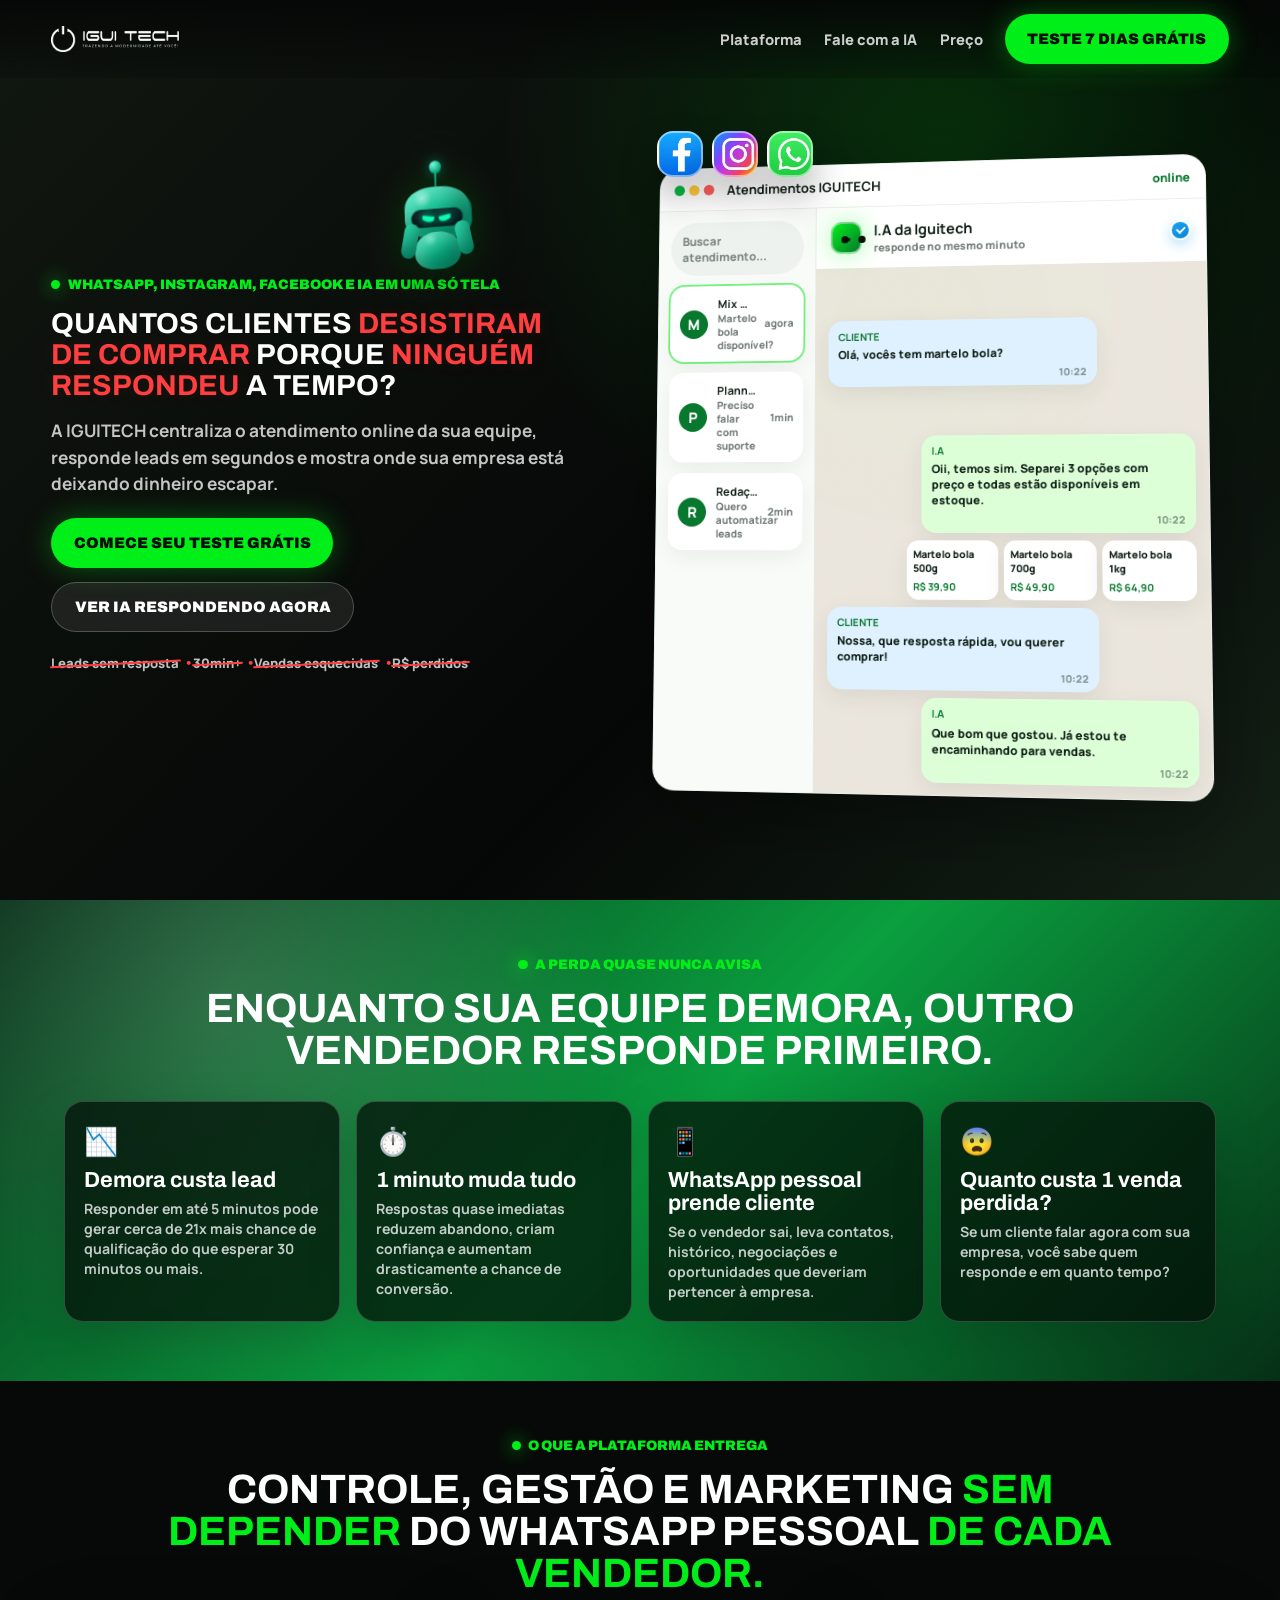
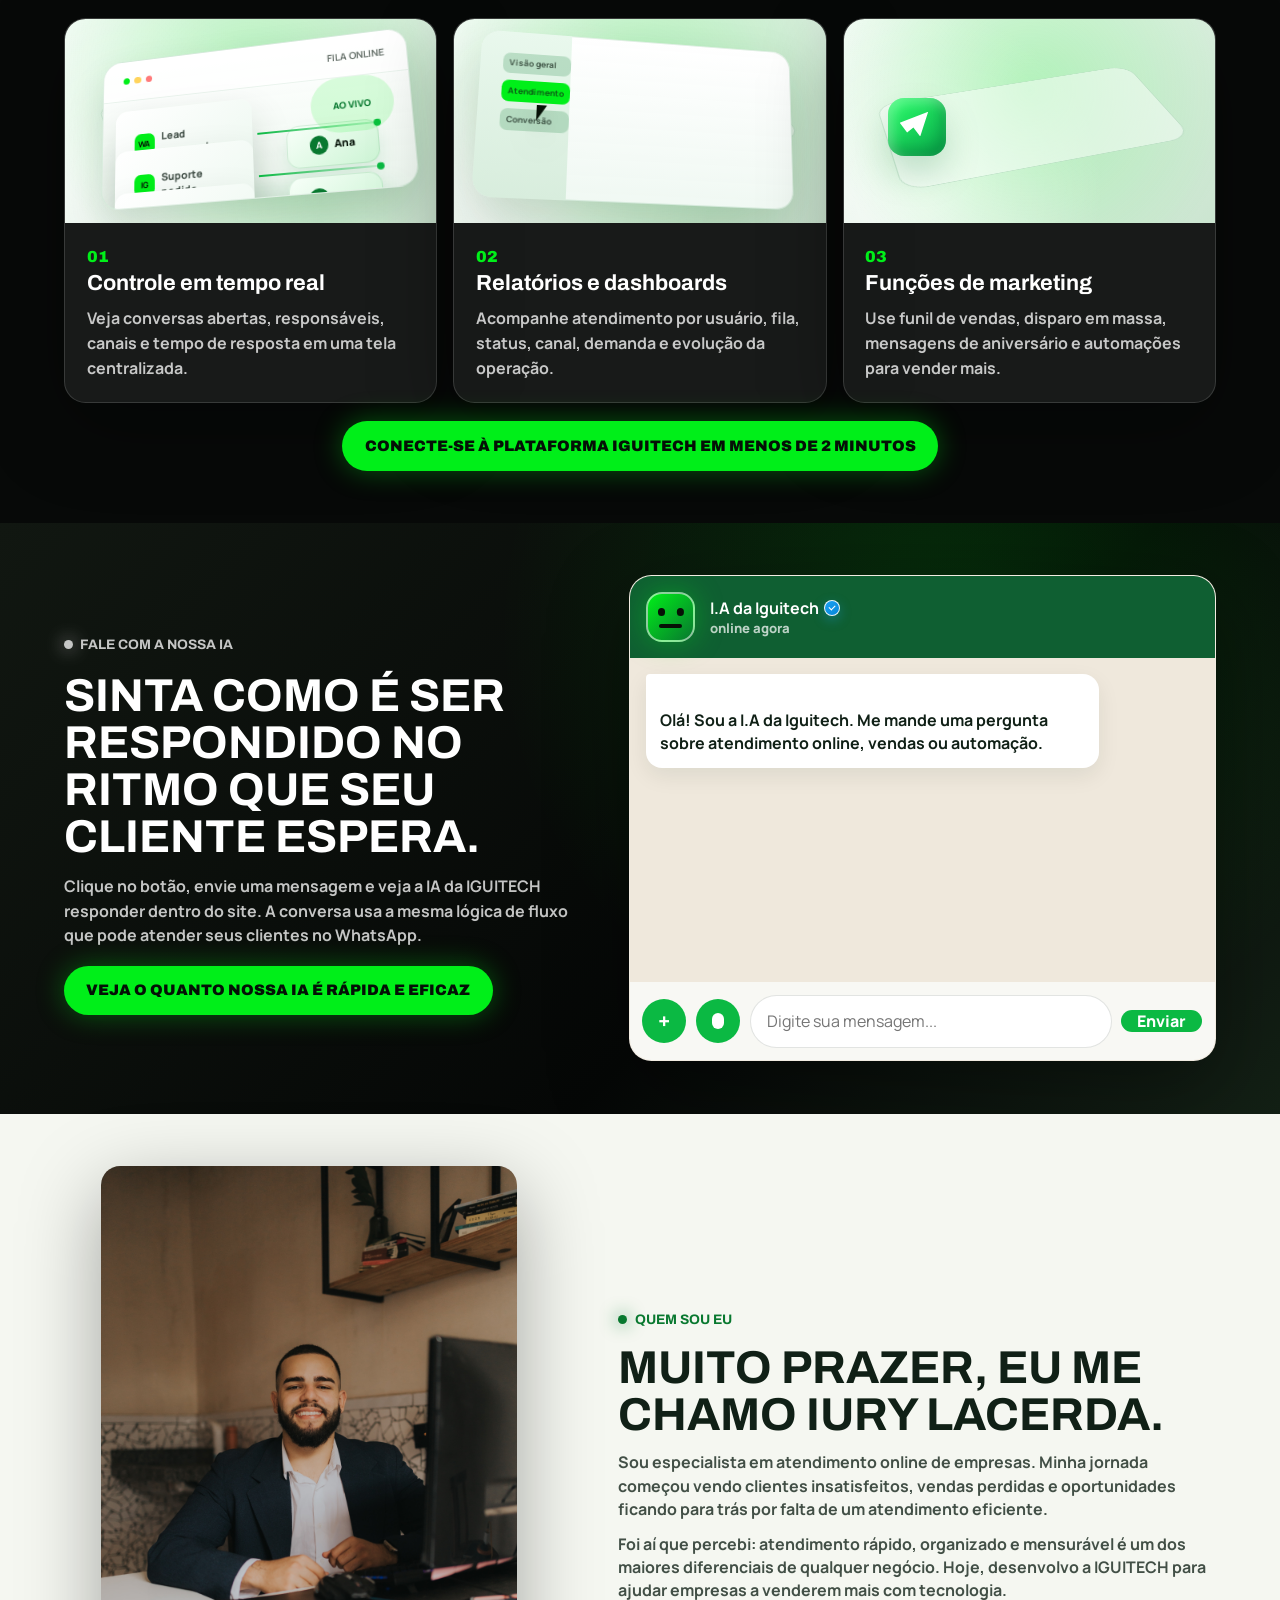
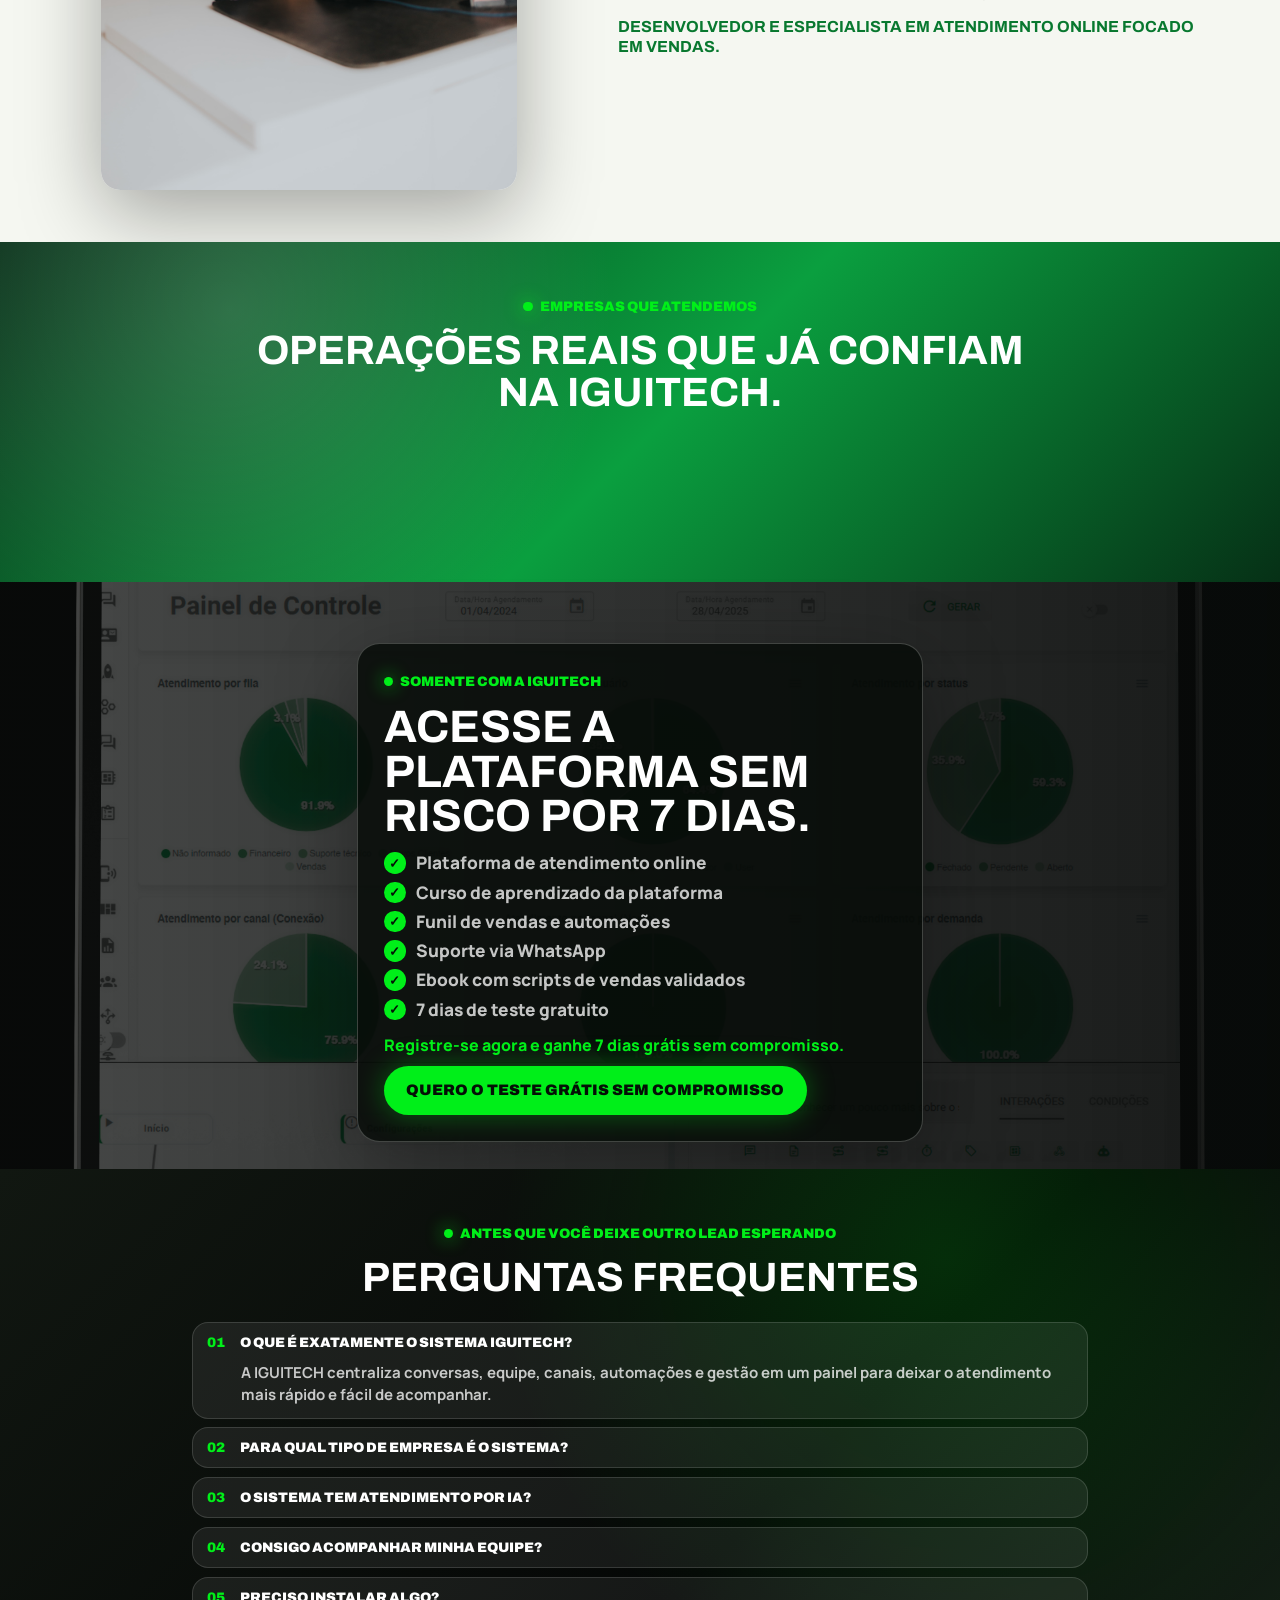
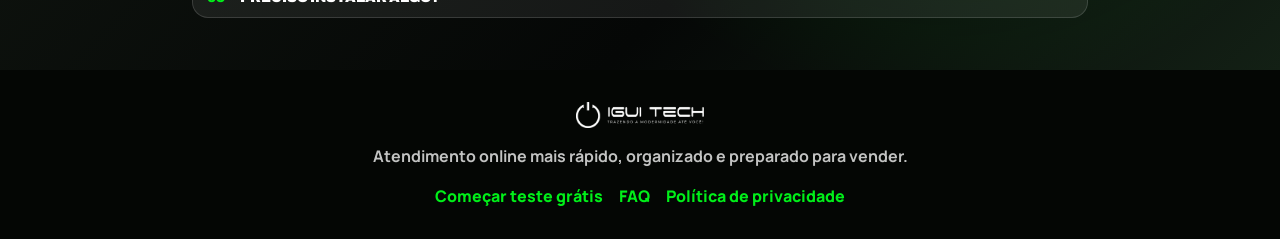
==== index.html @ e95b84cd "Restore new landing as main domain" ====
<!doctype html>
<html lang="pt-BR">
  <head>
    <meta charset="UTF-8" />
    <meta name="viewport" content="width=device-width, initial-scale=1.0" />
    <meta
      name="description"
      content="IGUITECH: pare de perder clientes por atendimento demorado. Centralize WhatsApp, Instagram, Facebook, IA, funil e relatórios em uma plataforma."
    />
    <title>IGUITECH | Atendimento online com IA</title>
    <link rel="icon" type="image/png" href="assets/images/logo-iguitech.png" />
    <link rel="preconnect" href="https://fonts.googleapis.com" />
    <link rel="preconnect" href="https://fonts.gstatic.com" crossorigin />
    <link
      href="https://fonts.googleapis.com/css2?family=Archivo:wght@700;800;900&family=Manrope:wght@500;600;700;800&display=swap"
      rel="stylesheet"
    />
    <link rel="stylesheet" href="styles.css?v=20260704-2" />
  </head>
  <body>
    <header class="topbar">
      <a class="brand" href="#top" aria-label="IGUITECH início">
        <img src="assets/images/logo-iguitech.png" alt="IGUITECH" />
      </a>
      <nav class="top-actions" aria-label="Navegação principal">
        <a href="#entrega">Plataforma</a>
        <a href="#ia">Fale com a IA</a>
        <a href="#preco">Preço</a>
        <a class="top-cta" href="https://app.iguitech.com/signup">Teste 7 dias grátis</a>
      </nav>
    </header>

    <main id="top">
      <section class="hero section-dark">
        <div class="hero-copy" data-reveal>
          <p class="eyebrow">WhatsApp, Instagram, Facebook e IA em uma só tela</p>
          <h1>
            <span>Quantos clientes <em>desistiram de comprar</em></span>
            <span>porque <em>ninguém respondeu</em> a tempo?</span>
          </h1>
          <p class="hero-lead">
            A IGUITECH centraliza o atendimento online da sua equipe, responde leads em segundos
            e mostra onde sua empresa está deixando dinheiro escapar.
          </p>
          <div class="hero-actions">
            <a class="button primary pulse" href="https://app.iguitech.com/signup">
              Comece seu teste grátis
            </a>
            <a class="button ghost" href="#ia">Ver IA respondendo agora</a>
          </div>
          <div class="loss-strip" aria-label="Indicadores de perda">
            <span>Leads sem resposta</span>
            <span>30min+</span>
            <span>Vendas esquecidas</span>
            <span>R$ perdidos</span>
          </div>
        </div>

        <div class="hero-product" data-reveal data-tilt>
          <div class="channel-stack" aria-hidden="true">
            <span class="channel icon-facebook"></span>
            <span class="channel icon-instagram"></span>
            <span class="channel icon-whatsapp"></span>
          </div>

          <div class="platform-window">
            <div class="window-top">
              <span></span>
              <strong>Atendimentos IGUITECH</strong>
              <em>online</em>
            </div>
            <div class="platform-layout">
              <aside class="conversation-list">
                <div class="list-search">Buscar atendimento...</div>
                <article class="lead-card active" data-conversation="mix" role="button" tabindex="0">
                  <span class="lead-avatar">M</span>
                  <div>
                    <strong>Mix Casa do Borracheiro</strong>
                    <p>Martelo bola disponível?</p>
                  </div>
                  <em>agora</em>
                </article>
                <article class="lead-card" data-conversation="planner" role="button" tabindex="0">
                  <span class="lead-avatar">P</span>
                  <div>
                    <strong>Planner Contábil</strong>
                    <p>Preciso falar com suporte</p>
                  </div>
                  <em>1min</em>
                </article>
                <article class="lead-card" data-conversation="redacao" role="button" tabindex="0">
                  <span class="lead-avatar">R</span>
                  <div>
                    <strong>Redação de Elite</strong>
                    <p>Quero automatizar leads</p>
                  </div>
                  <em>2min</em>
                </article>
              </aside>

              <section class="chat-demo" aria-label="Conversa automática">
                <div class="chat-header">
                  <div class="robot-avatar small" aria-hidden="true"></div>
                  <div>
                    <strong>I.A da Iguitech</strong>
                    <p>responde no mesmo minuto</p>
                  </div>
                  <span class="verified" aria-label="Conta verificada"></span>
                </div>
                <div class="chat-bubbles">
                  <p class="typing-bubble client-typing"><strong>Cliente</strong> digitando...</p>
                </div>
              </section>
            </div>
          </div>
        </div>
      </section>

      <section class="proof-carousel section-green" aria-label="Perdas por atendimento lento">
        <div class="section-heading compact" data-reveal>
          <p class="eyebrow">A perda quase nunca avisa</p>
          <h2>Enquanto sua equipe demora, outro vendedor responde primeiro.</h2>
        </div>
        <div class="tweet-track" data-sequence>
          <article class="tweet-card">
            <span>📉</span>
            <h3>Demora custa lead</h3>
            <p>Responder em até 5 minutos pode gerar cerca de 21x mais chance de qualificação do que esperar 30 minutos ou mais.</p>
          </article>
          <article class="tweet-card">
            <span>⏱️</span>
            <h3>1 minuto muda tudo</h3>
            <p>Respostas quase imediatas reduzem abandono, criam confiança e aumentam drasticamente a chance de conversão.</p>
          </article>
          <article class="tweet-card">
            <span>📱</span>
            <h3>WhatsApp pessoal prende cliente</h3>
            <p>Se o vendedor sai, leva contatos, histórico, negociações e oportunidades que deveriam pertencer à empresa.</p>
          </article>
          <article class="tweet-card">
            <span>😨</span>
            <h3>Quanto custa 1 venda perdida?</h3>
            <p>Se um cliente falar agora com sua empresa, você sabe quem responde e em quanto tempo?</p>
          </article>
        </div>
      </section>

      <section class="delivery" id="entrega">
        <div class="section-heading delivery-heading" data-reveal>
          <p class="eyebrow">O que a plataforma entrega</p>
          <h2>Controle, gestão e marketing <span>sem depender</span> do WhatsApp pessoal <span>de cada vendedor.</span></h2>
        </div>

        <div class="feature-grid">
          <article class="feature-card feature-pop" data-reveal>
            <div class="feature-visual control-visual" aria-hidden="true">
              <div class="assignment-board">
                <div class="board-top">
                  <span></span><span></span><span></span>
                  <strong>Fila online</strong>
                </div>
                <div class="agent-row">
                  <div class="agent-chip"><b>A</b>Ana</div>
                  <div class="agent-chip"><b>R</b>Reys</div>
                  <div class="agent-chip"><b>O</b>Ozzy</div>
                </div>
                <div class="open-thread one"><b>WA</b>Lead orçamento <span></span></div>
                <div class="open-thread two"><b>IG</b>Suporte pedido <span></span></div>
                <div class="open-thread three"><b>FB</b>Novo cliente <span></span></div>
                <div class="handoff-badge">ao vivo</div>
              </div>
            </div>
            <div>
              <span>01</span>
              <h3>Controle em tempo real</h3>
              <p>Veja conversas abertas, responsáveis, canais e tempo de resposta em uma tela centralizada.</p>
            </div>
          </article>
          <article class="feature-card feature-pop" data-reveal>
            <div class="feature-visual dashboard-visual" aria-hidden="true">
              <div class="dash-shell">
                <div class="dash-menu">
                  <i>Visão geral</i>
                  <i>Atendimento</i>
                  <i>Conversão</i>
                </div>
                <div class="dash-content">
                  <strong>Painel de atendimento</strong>
                  <small>Tempo médio • Clientes atendidos • Setores</small>
                  <div class="chart-card pie"></div>
                  <div class="chart-card bars"><i></i><i></i><i></i></div>
                  <div class="metric-card one">1m12s</div>
                  <div class="metric-card two">248 leads</div>
                </div>
                <span class="mouse-pointer"></span>
              </div>
            </div>
            <div>
              <span>02</span>
              <h3>Relatórios e dashboards</h3>
              <p>Acompanhe atendimento por usuário, fila, status, canal, demanda e evolução da operação.</p>
            </div>
          </article>
          <article class="feature-card feature-pop" data-reveal>
            <div class="feature-visual marketing-visual" aria-hidden="true">
              <div class="paper-plane"></div>
              <div class="funnel-stage top"><span>Lead</span></div>
              <div class="funnel-stage middle"><span>Oferta</span></div>
              <div class="funnel-stage bottom"><span>Venda</span></div>
              <div class="money-mark">$</div>
            </div>
            <div>
              <span>03</span>
              <h3>Funções de marketing</h3>
              <p>Use funil de vendas, disparo em massa, mensagens de aniversário e automações para vender mais.</p>
            </div>
          </article>
        </div>

        <div class="center-cta" data-reveal>
          <a class="button primary pulse" href="https://app.iguitech.com/signup">
            Conecte-se à plataforma IGUITECH em menos de 2 minutos
          </a>
        </div>
      </section>

      <section class="ai-section section-dark" id="ia">
        <div class="ai-intro" data-reveal>
          <p class="eyebrow">Fale com a nossa IA</p>
          <h2>Sinta como é ser respondido no ritmo que seu cliente espera.</h2>
          <p>
            Clique no botão, envie uma mensagem e veja a IA da IGUITECH responder dentro do site.
            A conversa usa a mesma lógica de fluxo que pode atender seus clientes no WhatsApp.
          </p>
          <button class="button primary" id="openAiChat" type="button">
            Veja o quanto nossa IA é rápida e eficaz
          </button>
        </div>

        <div class="whatsapp-panel is-open" id="aiChatPanel" data-reveal aria-live="polite">
          <div class="wa-header">
            <div class="robot-avatar" aria-hidden="true"></div>
            <div>
              <strong>I.A da Iguitech <span class="verified-mini" aria-label="Conta verificada"></span></strong>
              <p>online agora</p>
            </div>
          </div>
          <div class="wa-messages" id="aiMessages">
            <p class="wa-bubble ai">
              Olá! Sou a I.A da Iguitech. Me mande uma pergunta sobre atendimento online, vendas ou automação.
            </p>
          </div>
          <form class="wa-form" id="aiForm">
            <input id="aiMedia" name="media" type="file" accept="image/*,audio/*" hidden />
            <button class="wa-tool" id="aiAttach" type="button" aria-label="Enviar imagem ou áudio">+</button>
            <button class="wa-tool" id="aiRecord" type="button" aria-label="Gravar áudio"></button>
            <input id="aiInput" name="message" type="text" autocomplete="off" placeholder="Digite sua mensagem..." />
            <button type="submit">Enviar</button>
          </form>
        </div>
      </section>

      <section class="founder" id="iury">
        <div class="founder-photo" data-reveal>
          <img src="assets/images/iury-quem-sou.jpg" alt="Iury Lacerda" loading="lazy" />
        </div>
        <div class="founder-copy" data-reveal>
          <p class="eyebrow">Quem sou eu</p>
          <h2>Muito prazer, eu me chamo Iury Lacerda.</h2>
          <p>
            Sou especialista em atendimento online de empresas. Minha jornada começou vendo clientes
            insatisfeitos, vendas perdidas e oportunidades ficando para trás por falta de um atendimento eficiente.
          </p>
          <p>
            Foi aí que percebi: atendimento rápido, organizado e mensurável é um dos maiores diferenciais
            de qualquer negócio. Hoje, desenvolvo a IGUITECH para ajudar empresas a venderem mais com tecnologia.
          </p>
          <strong>Desenvolvedor e especialista em atendimento online focado em vendas.</strong>
        </div>
      </section>

      <section class="clients section-green">
        <div class="section-heading narrow" data-reveal>
          <p class="eyebrow">Empresas que atendemos</p>
          <h2>Operações reais que já confiam na IGUITECH.</h2>
        </div>
        <div class="logo-marquee" data-reveal>
          <div class="logo-track">
            <article><img src="assets/images/cliente-mix-casa-borracheiro.png" alt="Mix Casa do Borracheiro" /></article>
            <article><img src="assets/images/cliente-planner-contabil.png" alt="Planner Contábil" /></article>
            <article class="text-logo">Redação de Elite</article>
            <article><img src="assets/images/cliente-mix-casa-borracheiro.png" alt="Mix Casa do Borracheiro" /></article>
            <article><img src="assets/images/cliente-planner-contabil.png" alt="Planner Contábil" /></article>
            <article class="text-logo">Redação de Elite</article>
            <article><img src="assets/images/cliente-mix-casa-borracheiro.png" alt="Mix Casa do Borracheiro" /></article>
            <article><img src="assets/images/cliente-planner-contabil.png" alt="Planner Contábil" /></article>
            <article class="text-logo">Redação de Elite</article>
          </div>
        </div>
      </section>

      <section class="pricing" id="preco">
        <div class="price-card" data-reveal>
          <p class="eyebrow">Somente com a IGUITECH</p>
          <h2>Acesse a plataforma sem risco por 7 dias.</h2>
          <ul>
            <li>Plataforma de atendimento online</li>
            <li>Curso de aprendizado da plataforma</li>
            <li>Funil de vendas e automações</li>
            <li>Suporte via WhatsApp</li>
            <li>Ebook com scripts de vendas validados</li>
            <li>7 dias de teste gratuito</li>
          </ul>
          <p class="price-note">Registre-se agora e ganhe 7 dias grátis sem compromisso.</p>
          <a class="button primary pulse" href="https://app.iguitech.com/signup">
            Quero o teste grátis sem compromisso
          </a>
        </div>
      </section>

      <section class="faq section-dark" id="faq">
        <div class="section-heading narrow" data-reveal>
          <p class="eyebrow">Antes que você deixe outro lead esperando</p>
          <h2>Perguntas frequentes</h2>
        </div>
        <div class="faq-list" data-reveal>
          <article class="faq-item is-open">
            <button class="faq-question" type="button" aria-expanded="true">
              <span>01</span> O que é exatamente o sistema IGUITECH?
            </button>
            <div class="faq-answer">
              <p>A IGUITECH centraliza conversas, equipe, canais, automações e gestão em um painel para deixar o atendimento mais rápido e fácil de acompanhar.</p>
            </div>
          </article>
          <article class="faq-item">
            <button class="faq-question" type="button" aria-expanded="false">
              <span>02</span> Para qual tipo de empresa é o sistema?
            </button>
            <div class="faq-answer">
              <p>Para empresas que atendem online, como comércios, clínicas, prestadores de serviço, lojas, escolas e operações com mais de um atendente.</p>
            </div>
          </article>
          <article class="faq-item">
            <button class="faq-question" type="button" aria-expanded="false">
              <span>03</span> O sistema tem atendimento por IA?
            </button>
            <div class="faq-answer">
              <p>Sim. A IA pode apoiar o pré-atendimento, responder dúvidas frequentes, qualificar contatos e encaminhar o cliente para o setor certo.</p>
            </div>
          </article>
          <article class="faq-item">
            <button class="faq-question" type="button" aria-expanded="false">
              <span>04</span> Consigo acompanhar minha equipe?
            </button>
            <div class="faq-answer">
              <p>Sim. Você acompanha histórico, atendimentos em andamento, status, distribuição por atendente e indicadores importantes da operação.</p>
            </div>
          </article>
          <article class="faq-item">
            <button class="faq-question" type="button" aria-expanded="false">
              <span>05</span> Preciso instalar algo?
            </button>
            <div class="faq-answer">
              <p>Não necessariamente. A IGUITECH funciona em ambiente web, acessada pelo navegador, com implantação orientada para conectar seus canais.</p>
            </div>
          </article>
        </div>
      </section>
    </main>

    <footer class="footer">
      <img src="assets/images/logo-iguitech.png" alt="IGUITECH" />
      <p>Atendimento online mais rápido, organizado e preparado para vender.</p>
      <nav>
        <a href="https://app.iguitech.com/signup">Começar teste grátis</a>
        <a href="#faq">FAQ</a>
        <a href="privacy.html">Política de privacidade</a>
      </nav>
    </footer>

    <div class="floating-robot" id="floatingRobot" aria-hidden="true">
      <div class="robot-3d">
        <span class="robot-antenna"></span>
        <span class="robot-head">
          <span class="robot-face">
            <i></i>
            <i></i>
          </span>
        </span>
        <span class="robot-body"></span>
        <span class="robot-arm left"></span>
        <span class="robot-arm right"></span>
      </div>
    </div>

    <script src="script.js"></script>
  </body>
</html>
---- styles.css ----
:root {
  --black: #070908;
  --dark: #111612;
  --panel: #151d17;
  --panel-2: #edf5ef;
  --green: #00ef19;
  --green-2: #0bb943;
  --green-3: #08782f;
  --danger: #ff4747;
  --text: #ffffff;
  --text-dark: #102016;
  --muted: rgba(255, 255, 255, 0.76);
  --line: rgba(255, 255, 255, 0.14);
  --shadow: 0 24px 80px rgba(0, 0, 0, 0.34);
  --font-display: "Archivo", sans-serif;
  --font-body: "Manrope", sans-serif;
}

* {
  box-sizing: border-box;
}

section,
div,
article,
aside,
main {
  min-width: 0;
}

section {
  scroll-margin-top: 5.6rem;
}

html {
  scroll-behavior: smooth;
}

body {
  margin: 0;
  overflow-x: hidden;
  background: var(--black);
  color: var(--text);
  font-family: var(--font-body);
}

body.chat-open {
  scroll-behavior: smooth;
}

img,
video {
  display: block;
  max-width: 100%;
}

a {
  color: inherit;
  text-decoration: none;
}

button,
input {
  font: inherit;
}

h1,
h2,
h3,
p {
  margin: 0;
}

h1,
h2,
h3 {
  font-family: var(--font-display);
  letter-spacing: 0;
}

.topbar {
  position: fixed;
  z-index: 50;
  top: 0;
  right: 0;
  left: 0;
  width: 100vw;
  display: flex;
  align-items: center;
  justify-content: space-between;
  gap: 1rem;
  padding: 0.9rem clamp(1rem, 4vw, 4.5rem);
  background: linear-gradient(180deg, rgba(5, 7, 6, 0.92), rgba(5, 7, 6, 0.18));
  backdrop-filter: blur(14px);
}

.brand img {
  width: 8rem;
}

.top-actions {
  display: flex;
  align-items: center;
  gap: clamp(0.8rem, 2vw, 1.4rem);
  min-width: 0;
  color: rgba(255, 255, 255, 0.8);
  font-size: 0.92rem;
  font-weight: 800;
}

.top-cta,
.button {
  display: inline-flex;
  align-items: center;
  justify-content: center;
  min-height: 3.1rem;
  padding: 0.85rem 1.4rem;
  border: 0;
  border-radius: 999px;
  background: var(--green);
  box-shadow: 0 0 28px rgba(0, 239, 25, 0.34);
  color: #041006;
  cursor: pointer;
  font-family: var(--font-display);
  font-size: clamp(0.78rem, 1.3vw, 0.95rem);
  font-weight: 900;
  line-height: 1.1;
  max-width: 100%;
  white-space: normal;
  text-align: center;
  text-transform: uppercase;
  transition: transform 180ms ease, filter 180ms ease, box-shadow 180ms ease;
}

.button:hover,
.top-cta:hover {
  filter: brightness(1.08);
  transform: translateY(-2px);
  box-shadow: 0 0 42px rgba(0, 239, 25, 0.5);
}

.button.ghost {
  border: 1px solid rgba(255, 255, 255, 0.22);
  background: rgba(255, 255, 255, 0.08);
  color: var(--text);
  box-shadow: none;
}

.pulse {
  animation: pulseButton 2.3s ease-in-out infinite;
}

.section-dark,
.section-green {
  position: relative;
  overflow: hidden;
}

.section-dark {
  background:
    radial-gradient(circle at 74% 18%, rgba(0, 239, 25, 0.16), transparent 28rem),
    linear-gradient(135deg, #111711, #050706 62%, #132015);
}

.section-green {
  background:
    radial-gradient(circle at 18% 20%, rgba(255, 255, 255, 0.16), transparent 24rem),
    linear-gradient(135deg, #073018, #0a9f3f 52%, #063016);
}

.hero {
  display: grid;
  grid-template-columns: minmax(30rem, 0.94fr) minmax(30rem, 1.06fr);
  gap: clamp(1.4rem, 3vw, 3rem);
  align-items: center;
  min-height: min(100svh, 58rem);
  padding: clamp(4.8rem, 6.2vw, 6rem) clamp(1rem, 4vw, 4rem) clamp(1.2rem, 3vw, 2rem);
  overflow: clip;
}

.hero-copy {
  width: 100%;
  max-width: 49rem;
  overflow: visible;
}

.eyebrow {
  display: inline-flex;
  align-items: center;
  gap: 0.45rem;
  margin-bottom: 1rem;
  color: var(--green);
  font-family: var(--font-display);
  font-size: 0.86rem;
  font-weight: 900;
  letter-spacing: 0;
  text-transform: uppercase;
  overflow-wrap: anywhere;
}

.eyebrow::before {
  width: 0.58rem;
  height: 0.58rem;
  border-radius: 50%;
  background: currentColor;
  box-shadow: 0 0 18px currentColor;
  content: "";
}

h1 {
  max-width: 49rem;
  font-size: clamp(1.8rem, 2.04vw, 2.58rem);
  line-height: 1.08;
  text-transform: uppercase;
  text-wrap: balance;
}

.hero-copy h1 span {
  display: inline;
  white-space: normal;
}

.hero-copy h1 span:first-child::after {
  content: " ";
}

.hero-copy h1 em {
  color: #ff3f3f;
  font-style: normal;
  text-shadow: 0 0 18px rgba(255, 63, 63, 0.12);
}

h2 {
  font-size: clamp(2rem, 4.5vw, 4.7rem);
  line-height: 0.96;
  text-transform: uppercase;
}

h3 {
  font-size: clamp(1.1rem, 1.7vw, 1.55rem);
  line-height: 1.06;
}

.hero-lead {
  width: 100%;
  max-width: 44rem;
  margin-top: clamp(0.8rem, 1.4vw, 1.05rem);
  color: var(--muted);
  font-size: clamp(0.98rem, 1.35vw, 1.16rem);
  font-weight: 700;
  line-height: 1.55;
  overflow-wrap: anywhere;
}

.hero-actions {
  display: flex;
  flex-wrap: wrap;
  gap: 0.9rem;
  margin-top: clamp(1rem, 1.7vw, 1.25rem);
}

.loss-strip {
  display: flex;
  flex-wrap: wrap;
  gap: 0.5rem 0.85rem;
  align-items: center;
  width: fit-content;
  max-width: 100%;
  margin-top: 1.2rem;
  padding-left: 0;
  border-left: 0;
  color: rgba(255, 255, 255, 0.74);
  font-size: 0.82rem;
  font-weight: 800;
}

.loss-strip span {
  position: relative;
  display: flex;
  align-items: center;
  min-height: auto;
  padding: 0.2rem 0;
  border: 0;
  border-radius: 0;
  background: transparent;
  color: rgba(255, 255, 255, 0.74);
  white-space: nowrap;
}

.loss-strip span::before {
  position: absolute;
  right: -0.08rem;
  left: -0.08rem;
  top: 50%;
  width: auto;
  height: 2px;
  border-radius: 999px;
  background: #ff3f3f;
  content: "";
  transform: rotate(-3deg);
}

.loss-strip span + span::after {
  position: absolute;
  left: -0.52rem;
  color: #ff3f3f;
  content: "•";
  transform: translateY(-1px);
}

.hero-product {
  position: relative;
  width: 100%;
  align-self: center;
  perspective: 1100px;
}

.channel-stack {
  position: absolute;
  z-index: 4;
  top: 0.15rem;
  left: 2rem;
  display: flex;
  gap: 0.6rem;
}

.channel {
  display: grid;
  width: 2.85rem;
  height: 2.85rem;
  place-items: center;
  border: 2px solid rgba(255, 255, 255, 0.5);
  border-radius: 1rem;
  background: url("assets/images/social-icons.webp") 0 50% / 12.3rem auto no-repeat;
  box-shadow: 0 18px 38px rgba(0, 0, 0, 0.32);
  animation: socialHop 2.4s ease-in-out infinite;
}

.channel.icon-facebook {
  background-position: -0.9rem 50%;
}

.channel.icon-instagram {
  background-position: -4.65rem 50%;
  animation-delay: 220ms;
}

.channel.icon-whatsapp {
  background-position: -8.35rem 50%;
  animation-delay: 440ms;
}

.platform-window {
  overflow: hidden;
  width: 100%;
  max-width: 50rem;
  margin: 0 auto;
  border: 1px solid rgba(255, 255, 255, 0.2);
  border-radius: 1.5rem;
  background: rgba(235, 243, 237, 0.96);
  box-shadow: var(--shadow);
  color: var(--text-dark);
  transform: rotateX(3deg) rotateY(-5deg) scale(0.92);
  transition: transform 180ms ease;
}

.window-top {
  display: flex;
  align-items: center;
  gap: 0.7rem;
  padding: 0.85rem 1rem;
  border-bottom: 1px solid rgba(16, 32, 22, 0.08);
  background: #fff;
}

.window-top span {
  width: 0.75rem;
  height: 0.75rem;
  border-radius: 50%;
  background: var(--green-2);
  box-shadow: 1.05rem 0 #ffcb3d, 2.1rem 0 #ff5e5e;
}

.window-top strong {
  margin-left: 2.3rem;
  font-size: 0.92rem;
}

.window-top em {
  margin-left: auto;
  color: var(--green-3);
  font-size: 0.82rem;
  font-style: normal;
  font-weight: 900;
}

.platform-layout {
  display: grid;
  grid-template-columns: minmax(11rem, 0.42fr) minmax(0, 1fr);
  min-height: clamp(24rem, 50vh, 29rem);
}

.conversation-list {
  display: grid;
  align-content: start;
  gap: 0.75rem;
  padding: 0.8rem;
  border-right: 1px solid rgba(16, 32, 22, 0.08);
  background: #f8fbf8;
}

.list-search {
  padding: 0.75rem 0.85rem;
  border-radius: 999px;
  background: #edf2ee;
  color: rgba(16, 32, 22, 0.5);
  font-size: 0.82rem;
  font-weight: 800;
}

.lead-card {
  display: grid;
  grid-template-columns: 2rem minmax(0, 1fr) auto;
  gap: 0.65rem;
  align-items: center;
  padding: 0.72rem;
  border-radius: 1rem;
  background: #fff;
  box-shadow: 0 8px 24px rgba(9, 25, 12, 0.06);
  cursor: pointer;
  transition: transform 180ms ease, filter 180ms ease, outline-color 180ms ease;
}

.lead-card:hover,
.lead-card:focus-visible {
  filter: brightness(1.03);
  transform: translateX(4px);
  outline: 2px solid rgba(0, 239, 25, 0.35);
}

.lead-card.active {
  outline: 2px solid rgba(0, 239, 25, 0.55);
  animation: activeLead 2.1s ease-in-out infinite;
}

.lead-avatar {
  display: grid;
  width: 2rem;
  height: 2rem;
  place-items: center;
  border-radius: 50%;
  background: var(--green-3);
  color: #fff;
  font-weight: 900;
}

.lead-card strong {
  display: block;
  overflow: hidden;
  font-size: 0.78rem;
  text-overflow: ellipsis;
  white-space: nowrap;
}

.lead-card p,
.lead-card em {
  color: rgba(16, 32, 22, 0.58);
  font-size: 0.72rem;
  font-style: normal;
  font-weight: 800;
}

.chat-demo {
  display: grid;
  grid-template-rows: auto 1fr;
  background:
    linear-gradient(rgba(235, 229, 219, 0.9), rgba(235, 229, 219, 0.9)),
    radial-gradient(circle at 25% 20%, rgba(0, 239, 25, 0.15), transparent 16rem);
}

.chat-header {
  display: flex;
  align-items: center;
  gap: 0.8rem;
  padding: 0.9rem 1rem;
  background: #fff;
}

.chat-header p {
  color: rgba(16, 32, 22, 0.58);
  font-size: 0.75rem;
  font-weight: 800;
}

.verified {
  margin-left: auto;
  display: inline-grid;
  width: 1.35rem;
  height: 1.35rem;
  place-items: center;
  border: 2px solid #fff;
  border-radius: 50%;
  background: linear-gradient(145deg, #1da1f2, #0587d8);
  box-shadow: 0 5px 14px rgba(29, 161, 242, 0.32);
}

.verified::before {
  width: 0.42rem;
  height: 0.23rem;
  border-bottom: 2px solid #fff;
  border-left: 2px solid #fff;
  content: "";
  transform: translateY(-1px) rotate(-45deg);
}

.chat-bubbles {
  display: flex;
  flex-direction: column;
  gap: 0.5rem;
  justify-content: center;
  padding: 0.85rem;
}

.bubble {
  max-width: 74%;
  padding: 0.58rem 0.72rem 0.38rem;
  border-radius: 1rem;
  box-shadow: 0 8px 24px rgba(16, 32, 22, 0.08);
  font-size: 0.78rem;
  font-weight: 800;
  line-height: 1.35;
  opacity: 0;
  transform: translateY(14px);
  animation: bubbleIn 480ms ease forwards;
}

.bubble > strong {
  display: block;
  margin-bottom: 0.32rem;
  color: var(--green-3);
  font-size: 0.7rem;
  text-transform: uppercase;
}

.typing-bubble {
  max-width: 15rem;
  padding: 0.65rem 0.85rem;
  border-radius: 999px;
  background: rgba(255, 255, 255, 0.82);
  box-shadow: 0 8px 24px rgba(16, 32, 22, 0.08);
  color: rgba(16, 32, 22, 0.62);
  font-size: 0.76rem;
  font-weight: 900;
  opacity: 0;
  transform: translateY(12px);
}

.typing-bubble strong {
  color: var(--green-3);
}

.typing-bubble::after {
  content: "";
  display: inline-block;
  width: 0.28rem;
  height: 0.28rem;
  margin-left: 0.18rem;
  border-radius: 50%;
  background: currentColor;
  box-shadow: 0.42rem 0 currentColor, 0.84rem 0 currentColor;
  animation: typingDots 900ms ease-in-out infinite;
}

.typing-bubble.client-typing {
  animation: typingFlash 900ms ease 100ms forwards;
}

.typing-bubble.ai-typing {
  align-self: flex-end;
  animation: typingFlash 900ms ease 1450ms forwards;
}

.typing-bubble.client-typing.second {
  animation-delay: 3300ms;
}

.typing-bubble.ai-typing.second {
  animation-delay: 4700ms;
}

.bubble span {
  display: block;
  margin-top: 0.35rem;
  color: rgba(16, 32, 22, 0.45);
  font-size: 0.68rem;
  text-align: right;
}

.bubble.client {
  background: #dff0ff;
}

.bubble.ai {
  align-self: flex-end;
  background: #ddffd8;
}

.bubble:nth-of-type(2) {
  animation-delay: 950ms;
}

.bubble:nth-of-type(4) {
  animation-delay: 2300ms;
}

.bubble:nth-of-type(6) {
  animation-delay: 4150ms;
}

.bubble:nth-of-type(8) {
  animation-delay: 5600ms;
}

.product-row {
  display: grid;
  grid-template-columns: repeat(3, minmax(0, 1fr));
  gap: 0.38rem;
  max-width: 78%;
  margin-left: auto;
  opacity: 0;
  transform: translateY(14px);
  animation: bubbleIn 500ms ease 2800ms forwards;
}

.product-row article {
  padding: 0.44rem;
  border-radius: 0.8rem;
  background: #fff;
  box-shadow: 0 8px 24px rgba(16, 32, 22, 0.08);
  font-size: 0.68rem;
  font-weight: 900;
}

.product-row strong {
  display: block;
  margin-top: 0.28rem;
  color: var(--green-3);
}

.robot-avatar {
  position: relative;
  flex: 0 0 auto;
  width: 3.1rem;
  height: 3.1rem;
  border: 2px solid rgba(255, 255, 255, 0.54);
  border-radius: 1rem;
  background: linear-gradient(135deg, #00ef19, #08782f);
  box-shadow: 0 0 28px rgba(0, 239, 25, 0.34);
}

.robot-avatar::before {
  position: absolute;
  top: 0.85rem;
  left: 0.64rem;
  width: 0.48rem;
  height: 0.48rem;
  border-radius: 50%;
  background: #071006;
  box-shadow: 1.18rem 0 #071006;
  content: "";
}

.robot-avatar::after {
  position: absolute;
  right: 0.72rem;
  bottom: 0.72rem;
  left: 0.72rem;
  height: 0.26rem;
  border-radius: 999px;
  background: #071006;
  content: "";
}

.robot-avatar.small {
  width: 2.2rem;
  height: 2.2rem;
  border-radius: 0.75rem;
}

.proof-carousel,
.delivery,
.ai-section,
.founder,
.clients,
.pricing,
.faq {
  padding: clamp(4rem, 8vw, 7rem) clamp(1rem, 5vw, 5rem);
}

.section-heading {
  max-width: 62rem;
  margin: 0 auto 2.4rem;
  text-align: center;
}

.section-heading.compact,
.section-heading.delivery-heading {
  max-width: 66rem;
}

.section-heading.compact h2,
.section-heading.delivery-heading h2 {
  max-width: 64rem;
  margin: 0 auto;
  font-size: clamp(2.1rem, 3.75vw, 4.2rem);
}

.delivery-heading span {
  color: var(--green);
}

.section-heading.narrow {
  max-width: 52rem;
}

.tweet-track {
  display: grid;
  grid-template-columns: repeat(4, minmax(0, 1fr));
  gap: 1rem;
  max-width: 78rem;
  margin: 0 auto;
  padding: 0.4rem 0;
}

.tweet-track[data-sequence] .tweet-card {
  opacity: 0;
  filter: blur(16px);
  transform: translateY(28px) scale(0.96);
}

.tweet-track[data-sequence].is-visible .tweet-card {
  opacity: 1;
  filter: blur(0);
  transform: translateY(0) scale(1);
}

.tweet-track[data-sequence].is-visible .tweet-card:nth-child(1) {
  transition-delay: 80ms;
}

.tweet-track[data-sequence].is-visible .tweet-card:nth-child(2) {
  transition-delay: 260ms;
}

.tweet-track[data-sequence].is-visible .tweet-card:nth-child(3) {
  transition-delay: 440ms;
}

.tweet-track[data-sequence].is-visible .tweet-card:nth-child(4) {
  transition-delay: 620ms;
}

.tweet-track:has(.tweet-card:hover) .tweet-card:not(:hover) {
  filter: brightness(0.58) blur(1px);
  transform: scale(0.98);
}

.tweet-card {
  min-height: 16rem;
  padding: 1.4rem;
  border: 1px solid rgba(255, 255, 255, 0.18);
  border-radius: 1.2rem;
  background: rgba(4, 16, 7, 0.74);
  box-shadow: 0 18px 48px rgba(0, 0, 0, 0.18);
  transition: opacity 620ms ease, filter 620ms ease, transform 620ms ease, background 220ms ease;
}

.tweet-card:hover {
  z-index: 2;
  background: rgba(4, 16, 7, 0.92);
  transform: scale(1.045);
}

.tweet-card span {
  font-size: 2rem;
}

.tweet-card h3 {
  margin: 1rem 0 0.7rem;
}

.tweet-card p {
  color: var(--muted);
  font-weight: 700;
  line-height: 1.5;
}

.feature-grid {
  display: grid;
  grid-template-columns: repeat(3, minmax(0, 1fr));
  gap: 1rem;
  max-width: 84rem;
  margin: 0 auto;
}

.feature-card {
  overflow: hidden;
  border: 1px solid var(--line);
  border-radius: 1.35rem;
  background: rgba(255, 255, 255, 0.07);
  box-shadow: var(--shadow);
  transform-style: preserve-3d;
}

.feature-pop {
  transform: translateY(40px) rotateX(10deg) scale(0.95);
}

.feature-pop.is-visible {
  transform: translateY(0) rotateX(0) scale(1);
}

.feature-card:nth-child(2) {
  transition-delay: 120ms;
}

.feature-card:nth-child(3) {
  transition-delay: 240ms;
}

.feature-visual {
  position: relative;
  display: grid;
  width: 100%;
  aspect-ratio: 16 / 10;
  place-items: center;
  overflow: hidden;
  background:
    radial-gradient(circle at 50% 35%, rgba(0, 239, 25, 0.22), transparent 13rem),
    radial-gradient(circle at 22% 82%, rgba(255, 255, 255, 0.78), transparent 11rem),
    linear-gradient(135deg, #f4fbf6, #cbe5d0);
  perspective: 800px;
}

.feature-visual::before {
  position: absolute;
  inset: 12%;
  border: 1px solid rgba(8, 120, 47, 0.16);
  border-radius: 1.4rem;
  background: rgba(255, 255, 255, 0.48);
  content: "";
  transform: rotateX(58deg) rotateZ(-18deg);
}

.assignment-board,
.dash-shell,
.chart-card,
.mouse-pointer,
.paper-plane,
.funnel-stage,
.money-mark,
.open-thread,
.agent-chip {
  position: absolute;
  box-shadow: 0 20px 42px rgba(14, 43, 20, 0.16);
}

.assignment-board {
  inset: 11% 7%;
  border: 1px solid rgba(8, 120, 47, 0.12);
  border-radius: 1.25rem;
  background:
    linear-gradient(180deg, rgba(255, 255, 255, 0.96), rgba(238, 248, 240, 0.92)),
    #fff;
  transform: rotateX(16deg) rotateY(-14deg) rotateZ(-2deg);
  animation: float3d 4.4s ease-in-out infinite;
  overflow: hidden;
}

.assignment-board::before {
  position: absolute;
  inset: auto 5% 0;
  height: 1.2rem;
  border-radius: 50%;
  background: rgba(8, 120, 47, 0.16);
  content: "";
  filter: blur(10px);
  transform: translateY(70%);
}

.board-top {
  position: absolute;
  top: 0;
  right: 0;
  left: 0;
  display: flex;
  gap: 0.35rem;
  align-items: center;
  height: 2.2rem;
  padding: 0 0.8rem;
  border-bottom: 1px solid rgba(8, 120, 47, 0.08);
  background: rgba(255, 255, 255, 0.76);
}

.board-top span {
  width: 0.45rem;
  height: 0.45rem;
  border-radius: 50%;
  background: var(--green);
}

.board-top span:nth-child(2) {
  background: #ffd45c;
}

.board-top span:nth-child(3) {
  background: #ff7a7a;
}

.board-top strong {
  margin-left: auto;
  color: rgba(16, 32, 22, 0.62);
  font-size: 0.62rem;
  text-transform: uppercase;
}

.agent-row {
  position: absolute;
  top: 4.2rem;
  right: 0.75rem;
  bottom: auto;
  left: auto;
  display: grid;
  width: 42%;
  grid-template-columns: 1fr;
  gap: 0.55rem;
}

.agent-chip {
  position: static;
  display: flex;
  height: 2.05rem;
  align-items: center;
  justify-content: center;
  gap: 0.35rem;
  border-radius: 0.8rem;
  background: linear-gradient(145deg, #f8fff9, #ccf4d4);
  color: #041006;
  font-size: 0.66rem;
  font-weight: 900;
  box-shadow: inset 0 0 0 1px rgba(8, 120, 47, 0.12), 0 10px 18px rgba(8, 120, 47, 0.12);
}

.agent-chip b {
  display: grid;
  width: 1.15rem;
  height: 1.15rem;
  flex: 0 0 auto;
  margin-bottom: 0;
  place-items: center;
  border-radius: 50%;
  background: var(--green-3);
  color: #fff;
  font-size: 0.58rem;
}

.open-thread {
  left: 0.85rem;
  display: flex;
  width: 46%;
  align-items: center;
  gap: 0.42rem;
  min-height: 2.05rem;
  padding: 0.5rem 0.62rem;
  border-radius: 0.8rem;
  background: linear-gradient(145deg, #fff, #edf8f0);
  color: rgba(16, 32, 22, 0.76);
  font-size: 0.68rem;
  font-weight: 900;
  animation: assignThread 4.2s ease-in-out infinite;
}

.open-thread b {
  display: grid;
  width: 1.35rem;
  height: 1.35rem;
  flex: 0 0 auto;
  place-items: center;
  border-radius: 0.42rem;
  background: var(--green);
  color: #061006;
  font-size: 0.54rem;
}

.open-thread span {
  position: absolute;
  top: 50%;
  right: -86%;
  width: 82%;
  height: 2px;
  background: linear-gradient(90deg, var(--green-2), rgba(11, 185, 67, 0.14));
  transform-origin: left;
  animation: routeLine 4.2s ease-in-out infinite;
}

.open-thread span::after {
  position: absolute;
  top: 50%;
  right: -0.1rem;
  width: 0.42rem;
  height: 0.42rem;
  border-radius: 50%;
  background: var(--green-2);
  content: "";
  transform: translateY(-50%);
}

.open-thread.one {
  top: 3.45rem;
}

.open-thread.two {
  top: 6.15rem;
  animation-delay: 450ms;
}

.open-thread.three {
  top: 8.85rem;
  animation-delay: 900ms;
}

.handoff-badge {
  position: absolute;
  right: 1.05rem;
  top: 2.75rem;
  padding: 0.34rem 0.55rem;
  border-radius: 999px;
  background: rgba(0, 239, 25, 0.14);
  color: var(--green-3);
  font-size: 0.58rem;
  font-weight: 900;
  text-transform: uppercase;
}

.dash-shell {
  inset: 9% 7%;
  overflow: hidden;
  border-radius: 1.2rem;
  background:
    linear-gradient(180deg, rgba(255,255,255,0.96), rgba(239,248,242,0.92)),
    #fff;
  box-shadow: 0 26px 55px rgba(14, 43, 20, 0.18), inset 0 0 0 1px rgba(8, 120, 47, 0.12);
  transform: rotateX(14deg) rotateY(10deg) rotateZ(1deg);
  animation: float3d 4.2s ease-in-out infinite;
}

.dash-menu {
  position: absolute;
  top: 0;
  bottom: 0;
  left: 0;
  display: grid;
  gap: 0.45rem;
  align-content: start;
  width: 28%;
  padding: 0.95rem 0.55rem;
  background: linear-gradient(180deg, #e9f8ed, #d8eddd);
}

.dash-menu i {
  min-height: 1.35rem;
  padding: 0.28rem 0.38rem;
  border-radius: 0.45rem;
  background: rgba(8, 120, 47, 0.2);
  color: rgba(16, 32, 22, 0.66);
  font-size: 0.53rem;
  font-style: normal;
  font-weight: 900;
}

.dash-menu i:nth-child(2) {
  background: var(--green);
  animation: menuClick 3.2s ease-in-out infinite;
}

.dash-content {
  position: absolute;
  inset: 0.85rem 0.85rem 0.75rem 33%;
  opacity: 0;
  transform: translateY(14px) scale(0.96);
  animation: dashboardOpen 3.2s ease-in-out infinite;
}

.dash-content strong,
.dash-content small {
  position: absolute;
  left: 0;
  right: 0;
  color: var(--green-3);
  font-weight: 900;
}

.dash-content strong {
  top: 0;
  font-size: 0.74rem;
}

.dash-content small {
  top: 1.18rem;
  color: rgba(16, 32, 22, 0.58);
  font-size: 0.48rem;
}

.chart-card {
  border-radius: 1.1rem;
  background: linear-gradient(145deg, #fff, #eef8f1);
  box-shadow: 0 12px 24px rgba(8, 120, 47, 0.12), inset 0 0 0 1px rgba(8, 120, 47, 0.08);
}

.chart-card.pie {
  width: 4.6rem;
  height: 4.6rem;
  left: 0.1rem;
  top: 2.55rem;
  border-radius: 50%;
  background: conic-gradient(var(--green-3) 0 62%, #a8d8b7 62% 84%, #e6f4ea 84%);
  transform: none;
  animation: none;
}

.chart-card.bars {
  right: 0.1rem;
  bottom: 0.2rem;
  display: flex;
  gap: 0.45rem;
  align-items: end;
  width: 6.4rem;
  height: 4.15rem;
  padding: 0.72rem;
  transform: none;
  animation: none;
}

.chart-card.bars i {
  flex: 1;
  border-radius: 999px 999px 0 0;
  background: linear-gradient(var(--green), var(--green-3));
}

.chart-card.bars i:nth-child(1) {
  height: 42%;
}

.chart-card.bars i:nth-child(2) {
  height: 72%;
}

.chart-card.bars i:nth-child(3) {
  height: 92%;
}

.mouse-pointer {
  left: 18%;
  top: 44%;
  width: 0;
  height: 0;
  border-top: 1rem solid #061006;
  border-right: 0.65rem solid transparent;
  filter: drop-shadow(0 8px 10px rgba(0, 0, 0, 0.2));
  animation: mouseDash 3.2s ease-in-out infinite;
}

.metric-card {
  position: absolute;
  display: grid;
  place-items: center;
  border-radius: 0.65rem;
  background: linear-gradient(145deg, #0bb943, #08782f);
  box-shadow: 0 10px 20px rgba(8, 120, 47, 0.2);
  color: #fff;
  font-size: 0.62rem;
  font-weight: 900;
  opacity: 0;
  animation: dashboardOpen 3.2s ease-in-out infinite;
}

.metric-card.one {
  top: 2.55rem;
  right: 0.3rem;
  width: 3.65rem;
  height: 1.7rem;
}

.metric-card.two {
  bottom: 0.25rem;
  left: 0.1rem;
  width: 4.65rem;
  height: 1.7rem;
  animation-delay: 120ms;
}

.marketing-visual {
  align-content: center;
  gap: 0.48rem;
}

.paper-plane {
  left: 12%;
  top: 39%;
  width: 3.6rem;
  height: 3.6rem;
  border-radius: 1rem;
  background: linear-gradient(145deg, #2cff6b, #06a849);
  box-shadow: 0 18px 34px rgba(0, 119, 40, 0.22), inset 0.3rem 0.3rem 0.7rem rgba(255,255,255,0.28), inset -0.4rem -0.5rem 0.8rem rgba(0,67,34,0.24);
  filter: none;
  animation: planeToFunnel 4.8s ease-in-out infinite;
}

.paper-plane::before {
  position: absolute;
  top: 0.83rem;
  left: 0.72rem;
  width: 1.78rem;
  height: 1.55rem;
  background: #fff;
  clip-path: polygon(0 45%, 100% 0, 72% 100%, 48% 64%, 26% 84%);
  content: "";
}

.funnel-stage {
  position: relative;
  display: grid;
  height: 1.95rem;
  place-items: center;
  border-radius: 0.75rem;
  background: linear-gradient(145deg, #2cff6b, #08782f);
  box-shadow: 0 14px 28px rgba(8, 120, 47, 0.18), inset 0.25rem 0.25rem 0.6rem rgba(255,255,255,0.22);
  opacity: 0;
  transform: rotateX(18deg) rotateY(-18deg) translateY(12px);
  animation: funnelBuild 4.8s ease-in-out infinite;
}

.funnel-stage span {
  color: #041006;
  font-size: 0.68rem;
  font-weight: 900;
  text-transform: uppercase;
}

.funnel-stage.top {
  width: 11.4rem;
  animation-delay: 1.1s;
}

.funnel-stage.middle {
  width: 8.2rem;
  animation-delay: 1.45s;
}

.funnel-stage.bottom {
  width: 5.2rem;
  animation-delay: 1.8s;
}

.money-mark {
  position: absolute;
  right: 11%;
  bottom: 38%;
  display: grid;
  width: 3.5rem;
  height: 3.5rem;
  place-items: center;
  border-radius: 50%;
  background: radial-gradient(circle at 32% 24%, #caffd7, #00ef19 48%, #08782f);
  color: #051006;
  font-family: var(--font-display);
  font-size: 2rem;
  font-weight: 900;
  opacity: 0;
  transform: scale(0.4);
  animation: moneyPop 4.8s ease-in-out infinite;
}

.feature-card div {
  padding: 1.35rem;
}

.feature-card span {
  color: var(--green);
  font-family: var(--font-display);
  font-weight: 900;
}

.feature-card h3 {
  margin: 0.35rem 0 0.7rem;
}

.feature-card p,
.ai-intro p,
.founder-copy p,
.footer p {
  color: var(--muted);
  font-weight: 700;
  line-height: 1.55;
}

.center-cta {
  display: flex;
  justify-content: center;
  margin-top: 2rem;
}

.ai-section {
  display: grid;
  grid-template-columns: minmax(0, 0.86fr) minmax(22rem, 1fr);
  gap: clamp(2rem, 5vw, 5rem);
  align-items: center;
}

.ai-intro {
  max-width: 42rem;
}

.ai-intro p {
  margin: 1rem 0 1.6rem;
}

.whatsapp-panel {
  overflow: hidden;
  max-height: 42rem;
  border: 1px solid rgba(255, 255, 255, 0.18);
  border-radius: 1.4rem;
  background: #efe8dc;
  box-shadow: var(--shadow);
  color: var(--text-dark);
  opacity: 1;
  transform: translateY(0) scale(1);
  transition: max-height 600ms ease, opacity 420ms ease, transform 420ms ease;
}

.whatsapp-panel.is-open {
  max-height: 42rem;
  opacity: 1;
  transform: translateY(0) scale(1);
}

.whatsapp-panel.is-shaking {
  animation: chatShake 620ms ease-in-out;
}

.wa-header {
  display: flex;
  align-items: center;
  gap: 0.9rem;
  padding: 1rem;
  background: #0f5f32;
  color: #fff;
}

.wa-header strong {
  display: flex;
  align-items: center;
  gap: 0.35rem;
}

.verified-mini {
  display: inline-grid;
  width: 1rem;
  height: 1rem;
  flex: 0 0 auto;
  place-items: center;
  border: 1.5px solid rgba(255, 255, 255, 0.92);
  border-radius: 50%;
  background: linear-gradient(145deg, #1da1f2, #0587d8);
  box-shadow: 0 4px 12px rgba(29, 161, 242, 0.35);
}

.verified-mini::before {
  width: 0.32rem;
  height: 0.18rem;
  border-bottom: 1.8px solid #fff;
  border-left: 1.8px solid #fff;
  content: "";
  transform: translateY(-1px) rotate(-45deg);
}

.wa-header p {
  color: rgba(255, 255, 255, 0.72);
  font-size: 0.82rem;
  font-weight: 800;
}

.wa-messages {
  display: flex;
  flex-direction: column;
  gap: 0.7rem;
  height: 25rem;
  overflow-y: auto;
  padding: 1rem;
}

.wa-bubble {
  position: relative;
  max-width: 82%;
  padding: 0.75rem 0.9rem;
  border-radius: 1rem;
  font-weight: 700;
  line-height: 1.45;
  white-space: pre-line;
  word-break: break-word;
}

.wa-bubble.has-media {
  display: grid;
  gap: 0.55rem;
  padding: 0.5rem;
}

.wa-bubble.has-media span {
  padding: 0 0.35rem 0.2rem;
}

.wa-bubble img {
  display: block;
  max-width: min(18rem, 100%);
  border-radius: 0.8rem;
}

.wa-bubble audio {
  width: min(18rem, 100%);
}

.wa-bubble.ai {
  background: #fff;
  border-top-left-radius: 0.25rem;
  box-shadow: 0 8px 22px rgba(16, 32, 22, 0.08);
}

.wa-bubble.user {
  align-self: flex-end;
  background: #d9ffd4;
  border-top-right-radius: 0.25rem;
  box-shadow: 0 8px 22px rgba(16, 32, 22, 0.08);
}

.wa-bubble.loading {
  color: rgba(16, 32, 22, 0.56);
}

.wa-form {
  display: grid;
  grid-template-columns: auto auto minmax(0, 1fr) auto;
  gap: 0.6rem;
  align-items: center;
  padding: 0.8rem;
  background: #f8f8f4;
}

.wa-form input {
  min-width: 0;
  padding: 0.9rem 1rem;
  border: 1px solid rgba(16, 32, 22, 0.12);
  border-radius: 999px;
  outline: 0;
}

.wa-form button {
  border: 0;
  border-radius: 999px;
  background: var(--green-2);
  color: #fff;
  cursor: pointer;
  font-weight: 900;
  padding: 0 1rem;
}

.wa-tool {
  display: grid;
  width: 2.75rem;
  height: 2.75rem;
  place-items: center;
  padding: 0;
  background: #102016;
  color: #fff;
  font-size: 1.35rem;
  line-height: 1;
}

#aiRecord::before {
  width: 0.72rem;
  height: 1rem;
  border-radius: 999px;
  background: currentColor;
  content: "";
}

#aiRecord.is-recording {
  background: #ff3f3f;
  animation: recordPulse 900ms ease-in-out infinite;
}

.founder {
  display: grid;
  grid-template-columns: minmax(16rem, 0.82fr) minmax(0, 1fr);
  gap: clamp(2rem, 5vw, 5rem);
  align-items: center;
  background: #f5f7f1;
  color: var(--text-dark);
}

.founder-photo img {
  width: min(100%, 32rem);
  margin: 0 auto;
  border-radius: 1.2rem;
  box-shadow: var(--shadow);
}

.founder-copy {
  max-width: 44rem;
}

.founder-copy .eyebrow {
  color: var(--green-3);
}

.founder-copy p {
  margin-top: 1rem;
  color: rgba(16, 32, 22, 0.78);
}

.founder-copy strong {
  display: block;
  margin-top: 1.2rem;
  color: var(--green-3);
  font-family: var(--font-display);
  font-size: 1.2rem;
  line-height: 1.35;
  text-transform: uppercase;
}

.logo-marquee {
  overflow: hidden;
  max-width: 78rem;
  margin: 0 auto;
  mask-image: linear-gradient(90deg, transparent, #000 10%, #000 90%, transparent);
}

.logo-track {
  display: flex;
  width: max-content;
  gap: 1rem;
  animation: marquee 18s linear infinite;
}

.logo-track article {
  display: grid;
  width: 15rem;
  height: 7rem;
  place-items: center;
  border: 1px solid rgba(255, 255, 255, 0.22);
  border-radius: 1rem;
  background: #fff;
  color: var(--text-dark);
  font-family: var(--font-display);
  font-weight: 900;
  text-align: center;
}

.logo-track img {
  max-width: 78%;
  max-height: 4.6rem;
  object-fit: contain;
}

.pricing {
  display: grid;
  min-height: auto;
  place-items: center;
  padding-block: clamp(4.8rem, 7vh, 5.8rem) clamp(1.4rem, 4vh, 2.5rem);
  background:
    linear-gradient(90deg, rgba(8, 10, 9, 0.74), rgba(8, 10, 9, 0.94)),
    url("assets/images/notebook-dashboard.png") center / cover no-repeat;
}

.price-card {
  max-width: min(42rem, calc(100vw - 2rem));
  margin: 0 auto;
  padding: clamp(1.15rem, 3vw, 2rem);
  border: 1px solid rgba(255, 255, 255, 0.22);
  border-radius: 1.4rem;
  background: rgba(8, 12, 9, 0.86);
  box-shadow: var(--shadow);
}

.price-card h2 {
  max-width: 34rem;
  font-size: clamp(2rem, 4vw, 4.05rem);
  line-height: 0.98;
}

.price-card ul {
  display: grid;
  gap: clamp(0.45rem, 1vw, 0.65rem);
  margin: clamp(0.9rem, 2vw, 1.2rem) 0;
  padding: 0;
  list-style: none;
}

.price-card li {
  display: flex;
  gap: 0.65rem;
  align-items: center;
  color: var(--muted);
  font-size: clamp(0.94rem, 1.45vw, 1.08rem);
  font-weight: 800;
  line-height: 1.25;
}

.price-card li::before {
  display: grid;
  width: 1.35rem;
  height: 1.35rem;
  flex: 0 0 auto;
  place-items: center;
  border-radius: 50%;
  background: var(--green);
  color: #031006;
  content: "✓";
  font-size: 0.82rem;
  font-weight: 900;
}

.price-note {
  margin: clamp(0.85rem, 1.6vw, 1.1rem) 0 0.7rem;
  color: var(--green);
  font-weight: 900;
  line-height: 1.4;
}

.faq-list {
  display: grid;
  gap: 0.8rem;
  max-width: 60rem;
  margin: 0 auto;
}

.faq-item {
  border: 1px solid var(--line);
  border-radius: 1rem;
  background: rgba(255, 255, 255, 0.07);
  overflow: hidden;
}

.faq-question {
  display: flex;
  width: 100%;
  align-items: center;
  gap: 0.9rem;
  padding: 1rem;
  border: 0;
  background: transparent;
  color: #fff;
  cursor: pointer;
  font-family: var(--font-display);
  font-weight: 900;
  text-align: left;
  text-transform: uppercase;
}

.faq-question span {
  color: var(--green);
}

.faq-answer {
  max-height: 0;
  overflow: hidden;
  transition: max-height 240ms ease;
}

.faq-answer p {
  padding: 0 1rem 1rem 3.3rem;
  color: var(--muted);
  font-weight: 700;
  line-height: 1.55;
}

.footer {
  display: grid;
  gap: 1rem;
  place-items: center;
  padding: 2rem 1rem;
  background: #040604;
  text-align: center;
}

.footer img {
  width: 8rem;
}

.footer nav {
  display: flex;
  flex-wrap: wrap;
  gap: 1rem;
  justify-content: center;
  color: var(--green);
  font-weight: 900;
}

.floating-robot {
  position: fixed;
  z-index: 34;
  top: 0;
  left: 0;
  width: clamp(4.2rem, 7vw, 6.8rem);
  aspect-ratio: 1 / 1.22;
  pointer-events: none;
  opacity: 0;
  transform: translate3d(calc(100vw - 9rem), 8rem, 0) rotate(-4deg) scale(0.94);
  transform-origin: center;
  transition: opacity 380ms ease;
  will-change: transform, opacity;
}

.floating-robot.is-traveling {
  z-index: 90;
}

.floating-robot.is-ready {
  opacity: 1;
}

.robot-3d {
  position: relative;
  width: 100%;
  height: 100%;
  transform-style: preserve-3d;
  transform: rotateX(8deg) rotateY(-18deg);
  filter: drop-shadow(0 20px 28px rgba(0, 0, 0, 0.28)) drop-shadow(0 0 18px rgba(0, 239, 25, 0.18));
  animation: robotIdle 3.6s ease-in-out infinite;
}

.robot-head,
.robot-body,
.robot-arm,
.robot-antenna {
  position: absolute;
  left: 50%;
  transform-style: preserve-3d;
}

.robot-head {
  top: 18%;
  width: 78%;
  height: 47%;
  border-radius: 42% 42% 34% 34%;
  background:
    radial-gradient(circle at 28% 22%, rgba(255, 255, 255, 0.44), transparent 16%),
    linear-gradient(145deg, #39f0c4 0%, #10b689 55%, #058462 100%);
  box-shadow:
    inset -0.75rem -0.95rem 1.4rem rgba(0, 60, 44, 0.3),
    inset 0.5rem 0.55rem 1.1rem rgba(255, 255, 255, 0.26);
  transform: translateX(-50%) translateZ(1.4rem);
}

.robot-head::after {
  position: absolute;
  inset: 8% -5% -6% 8%;
  z-index: -1;
  border-radius: inherit;
  background: #087e62;
  content: "";
  transform: translateZ(-1rem);
  filter: blur(0.5px);
}

.robot-face {
  position: absolute;
  right: 10%;
  bottom: 18%;
  left: 10%;
  height: 36%;
  border-radius: 999px;
  background:
    radial-gradient(circle at 28% 45%, rgba(0, 255, 178, 0.18), transparent 24%),
    linear-gradient(180deg, #153536, #071b1c);
  box-shadow: inset 0 0 1rem rgba(0, 0, 0, 0.42);
  transform: translateZ(0.9rem);
}

.robot-face i {
  position: absolute;
  top: 36%;
  width: 24%;
  height: 32%;
  border-radius: 0 0 80% 80%;
  background: #0bffb2;
  box-shadow: 0 0 0.75rem rgba(0, 255, 178, 0.72);
}

.robot-face i:first-child {
  left: 22%;
  transform: rotate(10deg);
}

.robot-face i:last-child {
  right: 22%;
  transform: rotate(-10deg);
}

.robot-antenna {
  top: 0;
  width: 0.16rem;
  height: 24%;
  border-radius: 999px;
  background: linear-gradient(#0bd59f, #05765e);
  transform: translateX(-50%) translateZ(1rem);
}

.robot-antenna::before {
  position: absolute;
  top: -0.42rem;
  left: 50%;
  width: 0.8rem;
  height: 0.8rem;
  border-radius: 50%;
  background: radial-gradient(circle at 30% 25%, #77ffe0, #08a77c 70%);
  box-shadow: 0 0 0.8rem rgba(0, 239, 190, 0.45);
  content: "";
  transform: translateX(-50%);
}

.robot-body {
  bottom: 3%;
  width: 56%;
  height: 36%;
  border-radius: 48% 48% 42% 42%;
  background:
    radial-gradient(circle at 34% 18%, rgba(255, 255, 255, 0.32), transparent 18%),
    linear-gradient(145deg, #37e5b7, #0aa97e 58%, #05795b);
  box-shadow:
    inset -0.55rem -0.75rem 1rem rgba(0, 69, 51, 0.28),
    inset 0.45rem 0.45rem 0.9rem rgba(255, 255, 255, 0.2);
  transform: translateX(-50%) translateZ(0.5rem);
}

.robot-arm {
  bottom: 15%;
  width: 18%;
  height: 33%;
  border-radius: 999px;
  background: linear-gradient(145deg, #31dfb0, #068668);
  box-shadow: inset -0.4rem -0.55rem 0.8rem rgba(0, 69, 51, 0.28);
}

.robot-arm.left {
  left: 8%;
  transform: rotate(12deg) translateZ(-0.2rem);
}

.robot-arm.right {
  left: auto;
  right: 8%;
  transform: rotate(-12deg) translateZ(-0.2rem);
}

.floating-robot.is-pointing .robot-arm.right {
  animation: robotPoint 900ms ease-in-out infinite;
}

.floating-robot.is-clicking .robot-arm.right {
  animation: robotClickArm 760ms ease-in-out infinite;
}

.floating-robot.is-clicking::after {
  position: absolute;
  right: -0.25rem;
  bottom: 20%;
  width: 1rem;
  height: 1rem;
  border: 2px solid var(--green);
  border-radius: 50%;
  content: "";
  animation: robotClickRing 760ms ease-out infinite;
}

.robot-highlight {
  position: relative;
  z-index: 4;
  outline: 2px solid rgba(0, 239, 25, 0.72);
  box-shadow: 0 0 0 0.45rem rgba(0, 239, 25, 0.12), 0 24px 54px rgba(0, 0, 0, 0.26);
  transform: scale(1.045);
}

[data-reveal] {
  opacity: 0;
  transform: translateY(28px);
  transition: opacity 620ms ease, transform 620ms ease;
}

[data-reveal].is-visible {
  opacity: 1;
  transform: translateY(0);
}

.feature-pop[data-reveal] {
  transform: translateY(40px) rotateX(10deg) scale(0.95);
}

.feature-pop[data-reveal].is-visible {
  transform: translateY(0) rotateX(0) scale(1);
}

@keyframes pulseButton {
  0%,
  100% {
    box-shadow: 0 0 26px rgba(0, 239, 25, 0.32);
  }
  50% {
    box-shadow: 0 0 48px rgba(0, 239, 25, 0.62);
  }
}

@keyframes activeLead {
  0%,
  100% {
    transform: translateX(0);
  }
  50% {
    transform: translateX(5px);
  }
}

@keyframes bubbleIn {
  to {
    opacity: 1;
    transform: translateY(0);
  }
}

@keyframes marquee {
  to {
    transform: translateX(-50%);
  }
}

@keyframes socialHop {
  0%,
  100% {
    transform: translateY(0) rotate(0deg);
  }
  42% {
    transform: translateY(0) rotate(0deg);
  }
  55% {
    transform: translateY(-10px) rotate(-3deg);
  }
  68% {
    transform: translateY(0) rotate(0deg);
  }
}

@keyframes typingDots {
  0%,
  100% {
    opacity: 0.3;
  }
  50% {
    opacity: 1;
  }
}

@keyframes typingFlash {
  0% {
    opacity: 0;
    transform: translateY(12px);
  }
  20%,
  78% {
    opacity: 1;
    transform: translateY(0);
  }
  100% {
    opacity: 0;
    transform: translateY(-8px);
  }
}

@keyframes float3d {
  0%,
  100% {
    translate: 0 0;
  }
  50% {
    translate: 0 -10px;
  }
}

@keyframes sendPulse {
  0% {
    box-shadow: 0 0 0 0 rgba(0, 239, 25, 0.55);
    transform: scale(0.92);
  }
  70% {
    box-shadow: 0 0 0 1.4rem rgba(0, 239, 25, 0);
    transform: scale(1.05);
  }
  100% {
    box-shadow: 0 0 0 0 rgba(0, 239, 25, 0);
    transform: scale(0.92);
  }
}

@keyframes assignThread {
  0%,
  100% {
    transform: translateX(0);
    opacity: 0.82;
  }
  38%,
  58% {
    transform: translateX(54%);
    opacity: 1;
  }
}

@keyframes routeLine {
  0%,
  20%,
  100% {
    transform: scaleX(0);
    opacity: 0;
  }
  38%,
  58% {
    transform: scaleX(1);
    opacity: 1;
  }
}

@keyframes menuClick {
  0%,
  35%,
  100% {
    box-shadow: none;
    transform: scaleX(1);
  }
  48%,
  62% {
    box-shadow: 0 0 0 0.35rem rgba(0, 239, 25, 0.2);
    transform: scaleX(1.08);
  }
}

@keyframes mouseDash {
  0%,
  100% {
    transform: translate(0, 0) rotate(-8deg);
  }
  42%,
  62% {
    transform: translate(0.55rem, -1.35rem) rotate(-8deg);
  }
}

@keyframes dashboardOpen {
  0%,
  38%,
  100% {
    opacity: 0;
    transform: translateX(-10px) translateY(10px) scale(0.96);
  }
  55%,
  82% {
    opacity: 1;
    transform: translateX(0) translateY(0) scale(1);
  }
}

@keyframes planeToFunnel {
  0%,
  100% {
    opacity: 1;
    transform: translateX(0) rotate(-4deg) scale(1);
  }
  32%,
  62% {
    opacity: 0;
    transform: translateX(8.4rem) rotate(-12deg) scale(0.72);
  }
}

@keyframes funnelBuild {
  0%,
  24%,
  100% {
    opacity: 0;
    transform: rotateX(18deg) rotateY(-18deg) translateX(-18px) translateY(10px);
  }
  45%,
  76% {
    opacity: 1;
    transform: rotateX(18deg) rotateY(-18deg) translateX(0) translateY(0);
  }
}

@keyframes moneyPop {
  0%,
  58%,
  100% {
    opacity: 0;
    transform: scale(0.4);
  }
  72%,
  86% {
    opacity: 1;
    transform: scale(1) rotate(-4deg);
  }
}

@keyframes chatShake {
  0%,
  100% {
    transform: translateX(0) scale(1);
  }
  20% {
    transform: translateX(-8px) scale(1);
  }
  40% {
    transform: translateX(8px) scale(1);
  }
  60% {
    transform: translateX(-5px) scale(1);
  }
  80% {
    transform: translateX(5px) scale(1);
  }
}

@keyframes recordPulse {
  0%,
  100% {
    box-shadow: 0 0 0 0 rgba(255, 63, 63, 0.34);
  }

  50% {
    box-shadow: 0 0 0 0.38rem rgba(255, 63, 63, 0);
  }
}

@keyframes robotIdle {
  0%,
  100% {
    transform: translateY(0) translateX(0) rotate(0deg);
  }
  50% {
    transform: translateY(-6px) translateX(2px) rotate(1deg);
  }
}

@keyframes robotPoint {
  0%,
  100% {
    transform: rotate(-12deg) translateZ(-0.2rem);
  }
  50% {
    transform: rotate(-52deg) translate(0.25rem, -0.35rem) translateZ(0.4rem);
  }
}

@keyframes robotClickArm {
  0%,
  100% {
    transform: rotate(-18deg) translateZ(-0.2rem);
  }
  50% {
    transform: rotate(-62deg) translate(0.35rem, -0.1rem) translateZ(0.5rem);
  }
}

@keyframes robotClickRing {
  0% {
    opacity: 0.85;
    transform: scale(0.35);
  }
  100% {
    opacity: 0;
    transform: scale(2.2);
  }
}

@media (max-width: 980px) {
  .top-actions a:not(.top-cta) {
    display: none;
  }

  .hero,
  .ai-section,
  .founder {
    grid-template-columns: 1fr;
  }

  .hero-copy {
    max-width: none;
  }

  .hero {
    min-height: auto;
  }

  .platform-window {
    transform: none;
  }

  .feature-grid {
    grid-template-columns: 1fr;
  }

  .tweet-track {
    grid-template-columns: repeat(2, minmax(0, 1fr));
    max-width: 44rem;
  }
}

@media (max-height: 820px) and (min-width: 981px) {
  .hero,
  .pricing {
    min-height: auto;
    padding-top: 5rem;
    padding-bottom: 1.2rem;
  }

  .hero {
    grid-template-columns: minmax(28rem, 0.9fr) minmax(29rem, 1.1fr);
  }

  .hero-product {
    transform: scale(0.88);
    transform-origin: center right;
  }

  .platform-layout {
    min-height: clamp(20rem, 45vh, 24rem);
  }

  .price-card h2 {
    font-size: clamp(2rem, 3.55vw, 3.35rem);
  }

  .price-card .eyebrow {
    margin-bottom: 0.65rem;
  }

  .price-card li::before {
    width: 1.15rem;
    height: 1.15rem;
    font-size: 0.72rem;
  }
}

@media (min-width: 981px) {
  .proof-carousel,
  .delivery,
  .ai-section,
  .founder,
  .clients,
  .pricing,
  .faq {
    min-height: auto;
    padding-block: clamp(3.2rem, 5.8vh, 4.6rem);
  }

  .section-heading {
    margin-bottom: clamp(1.2rem, 2.6vh, 2rem);
  }

  .section-heading.compact h2,
  .section-heading.delivery-heading h2,
  .section-heading.narrow h2 {
    font-size: clamp(2rem, 3.2vw, 3.65rem);
    line-height: 1.02;
  }

  .tweet-card {
    min-height: 13.8rem;
    padding: clamp(1rem, 1.5vw, 1.25rem);
  }

  .tweet-card span {
    font-size: 1.7rem;
  }

  .tweet-card h3 {
    margin: 0.65rem 0 0.45rem;
  }

  .tweet-card p {
    font-size: clamp(0.88rem, 1vw, 1rem);
    line-height: 1.42;
  }

  .feature-card {
    display: grid;
    grid-template-rows: auto 1fr;
  }

  .feature-visual {
    aspect-ratio: 16 / 8.8;
  }

  .feature-card > div:last-child {
    padding: clamp(1rem, 1.8vw, 1.35rem);
  }

  .center-cta {
    margin-top: clamp(1rem, 2vh, 1.5rem);
  }

  .ai-section {
    grid-template-columns: minmax(0, 0.82fr) minmax(22rem, 0.92fr);
    gap: clamp(1.5rem, 3.2vw, 3.4rem);
  }

  .ai-intro h2,
  .founder-copy h2 {
    font-size: clamp(2rem, 3.6vw, 3.9rem);
    line-height: 1.02;
  }

  .ai-intro p {
    margin: 0.8rem 0 1.1rem;
  }

  .whatsapp-panel {
    max-height: 38rem;
  }

  .wa-messages {
    height: clamp(18rem, 36vh, 22rem);
  }

  .founder-photo img {
    width: min(100%, 26rem);
  }

  .founder-copy p {
    margin-top: 0.75rem;
    line-height: 1.45;
  }

  .founder-copy strong {
    margin-top: 0.9rem;
    font-size: 1rem;
    line-height: 1.28;
  }

  .logo-track article {
    width: 13rem;
    height: 5.8rem;
  }

  .pricing {
    padding-block: clamp(3.8rem, 5.6vh, 5rem) clamp(1.4rem, 3vh, 2rem);
  }

  .price-card {
    padding: clamp(1rem, 2.2vw, 1.6rem);
  }

  .price-card h2 {
    max-width: 32rem;
    font-size: clamp(2rem, 3.55vw, 3.5rem);
  }

  .price-card ul {
    gap: 0.48rem;
    margin: 0.85rem 0;
  }

  .price-note {
    margin: 0.75rem 0 0.6rem;
  }

  .faq-list {
    gap: 0.55rem;
    max-width: 56rem;
  }

  .faq-question {
    padding: 0.75rem 0.9rem;
    font-size: clamp(0.86rem, 1vw, 0.98rem);
  }

  .faq-answer p {
    padding: 0 0.9rem 0.8rem 3rem;
    font-size: 0.94rem;
    line-height: 1.42;
  }
}

@media (max-width: 640px) {
  .topbar {
    padding: 0.75rem 1rem;
  }

  .brand img {
    width: 6rem;
  }

  .top-cta {
    display: none;
  }

  .hero {
    gap: 0.7rem;
    padding: 4.6rem 1rem 1.4rem;
  }

  .hero-copy {
    width: min(100%, 22rem);
    max-width: 22rem;
  }

  h1 {
    font-size: clamp(1.08rem, 5vw, 1.28rem);
    line-height: 1.08;
  }

  .hero-copy h1 span {
    display: inline;
    white-space: normal;
  }

  .hero-lead {
    margin-top: 0.7rem;
    font-size: 0.88rem;
    line-height: 1.38;
  }

  .eyebrow {
    display: flex;
    align-items: flex-start;
    font-size: 0.76rem;
    line-height: 1.15;
  }

  .hero-actions,
  .center-cta {
    align-items: stretch;
    flex-direction: column;
  }

  .hero-actions {
    gap: 0.55rem;
    margin-top: 0.9rem;
  }

  .button {
    width: min(100%, 20rem);
    min-height: 2.7rem;
    padding: 0.72rem 1rem;
  }

  .loss-strip {
    display: flex;
    gap: 0.25rem 0.7rem;
    margin-top: 0.75rem;
    font-size: 0.78rem;
  }

  .loss-strip span {
    padding: 0.16rem 0;
  }

  .platform-layout {
    grid-template-columns: 1fr;
  }

  .hero-product {
    overflow: hidden;
  }

  .platform-window {
    width: min(calc(100vw - 2rem), 20.5rem);
    max-width: 20.5rem;
    margin: 0 auto;
  }

  .platform-layout {
    min-height: 22rem;
  }

  .window-top strong {
    margin-left: 1.9rem;
    font-size: 0.78rem;
  }

  .window-top em {
    display: none;
  }

  .conversation-list {
    display: grid;
    grid-template-columns: 1fr;
    overflow: visible;
    border-right: 0;
    border-bottom: 1px solid rgba(16, 32, 22, 0.08);
  }

  .lead-card {
    min-width: 0;
  }

  .chat-bubbles {
    min-height: 28rem;
  }

  .bubble,
  .product-row {
    max-width: 100%;
  }

  .product-row {
    grid-template-columns: 1fr;
  }

  .tweet-track {
    grid-template-columns: 1fr;
    max-width: 22rem;
  }

  .floating-robot {
    width: 3.25rem;
  }

  .wa-form {
    grid-template-columns: auto auto minmax(0, 1fr);
  }

  .wa-form input {
    grid-column: 1 / -1;
  }

  .wa-form button[type="submit"] {
    grid-column: 1 / -1;
    min-height: 2.8rem;
  }
}

@media (max-width: 980px) {
  .proof-carousel,
  .delivery,
  .ai-section,
  .founder,
  .clients,
  .pricing,
  .faq {
    min-height: auto;
    padding-block: clamp(3rem, 5vh, 4.5rem);
  }

  .section-heading {
    margin-bottom: 1.4rem;
  }

  .section-heading.compact h2,
  .section-heading.delivery-heading h2,
  .section-heading.narrow h2,
  .ai-intro h2,
  .founder-copy h2 {
    font-size: clamp(1.7rem, 6vw, 3.2rem);
    line-height: 1.04;
  }

  .tweet-card {
    min-height: auto;
  }

  .feature-grid {
    gap: 0.8rem;
  }

  .feature-visual {
    aspect-ratio: 16 / 8.8;
  }

  .whatsapp-panel {
    max-height: none;
  }

  .wa-messages {
    height: min(34rem, 42vh);
    min-height: 18rem;
  }

  .founder-photo img {
    width: min(100%, 25rem);
  }

  .price-card h2 {
    font-size: clamp(2rem, 8vw, 3.4rem);
  }

  .faq-question {
    padding: 0.85rem;
  }

  .faq-answer p {
    padding: 0 0.85rem 0.85rem 2.7rem;
  }
}
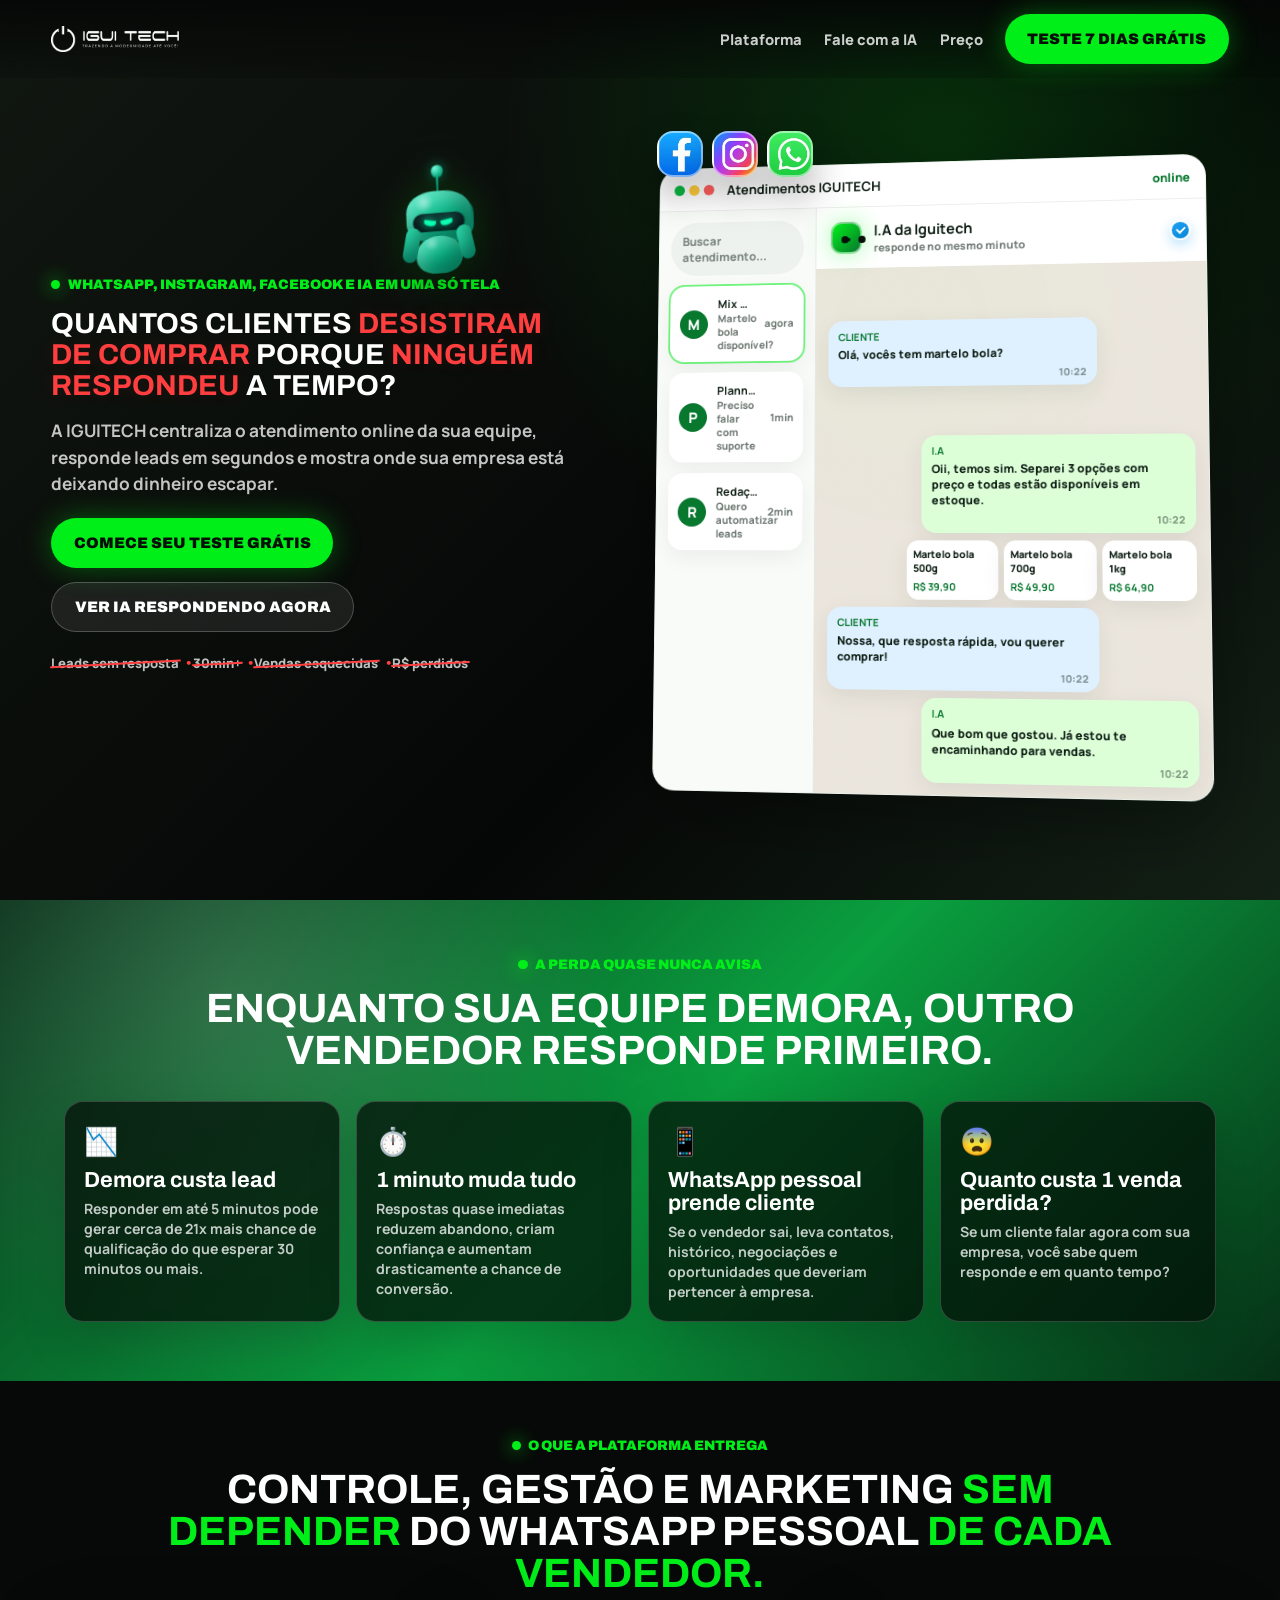
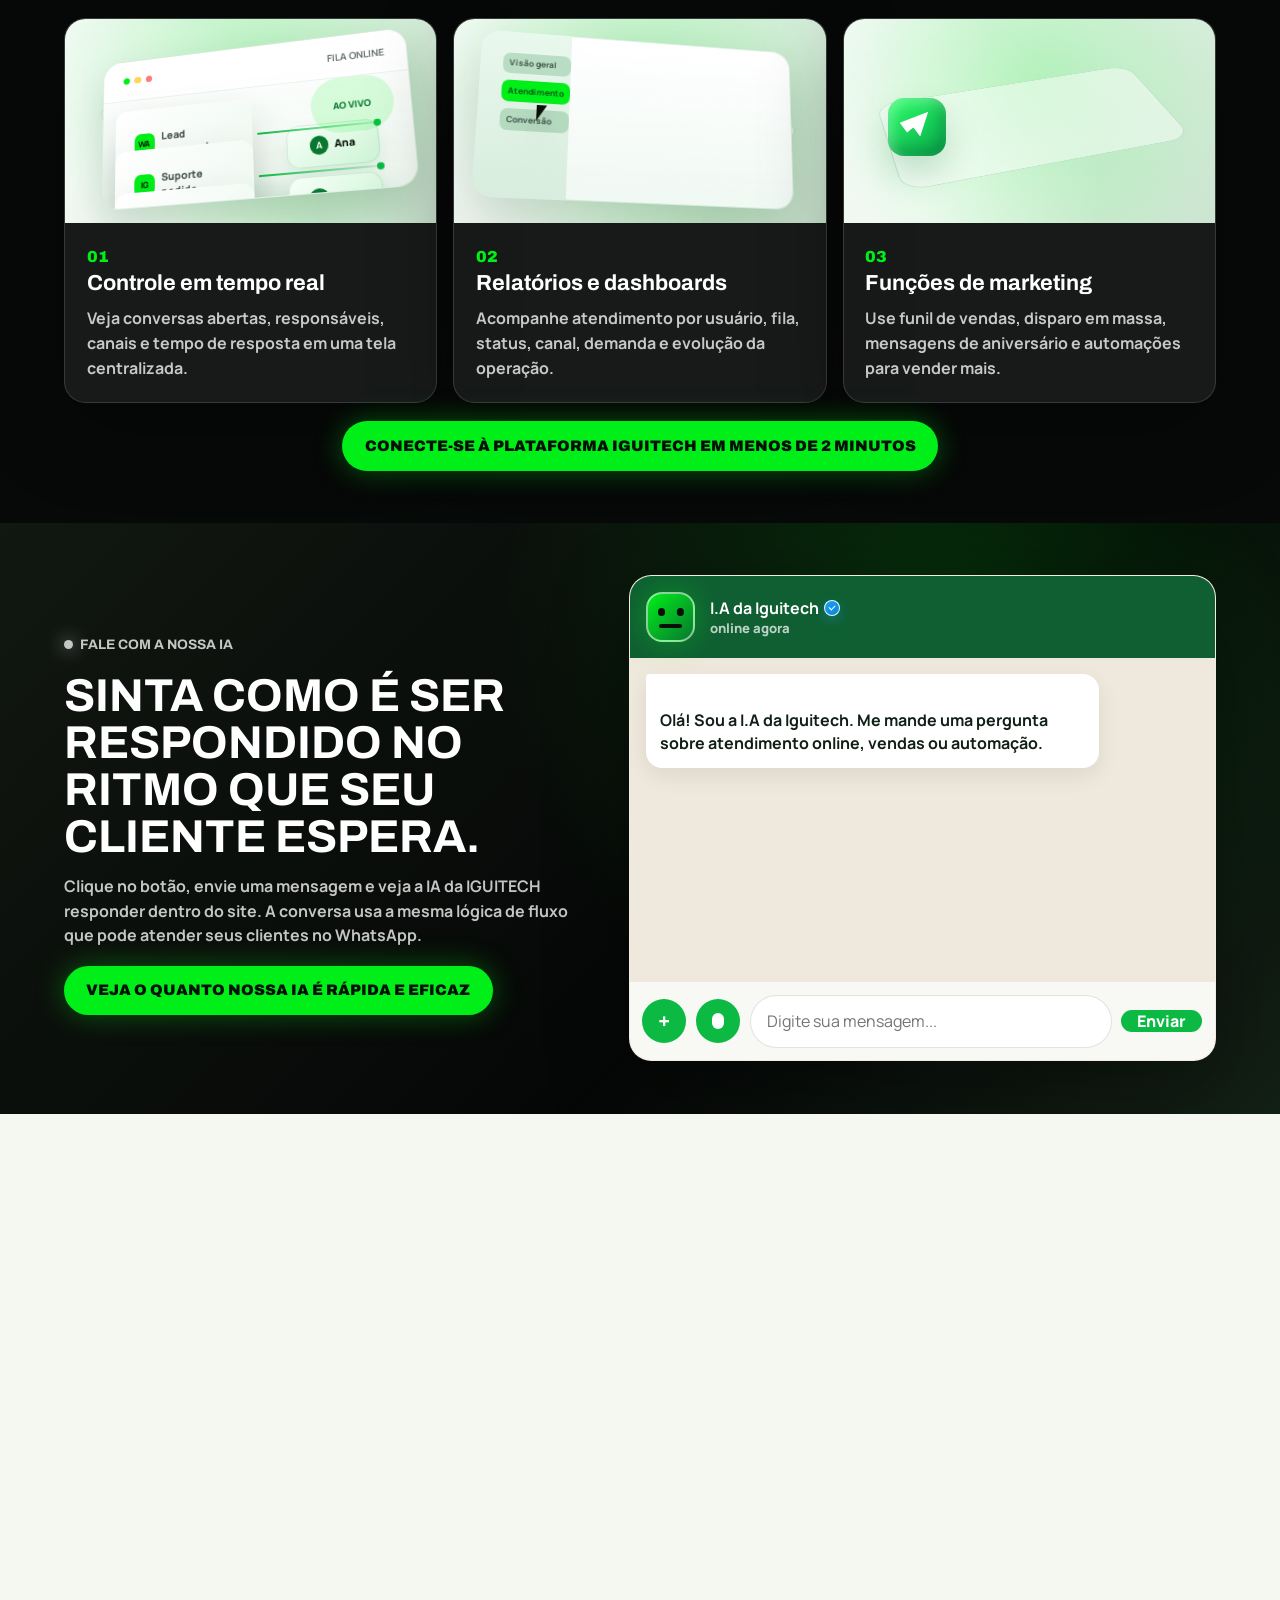
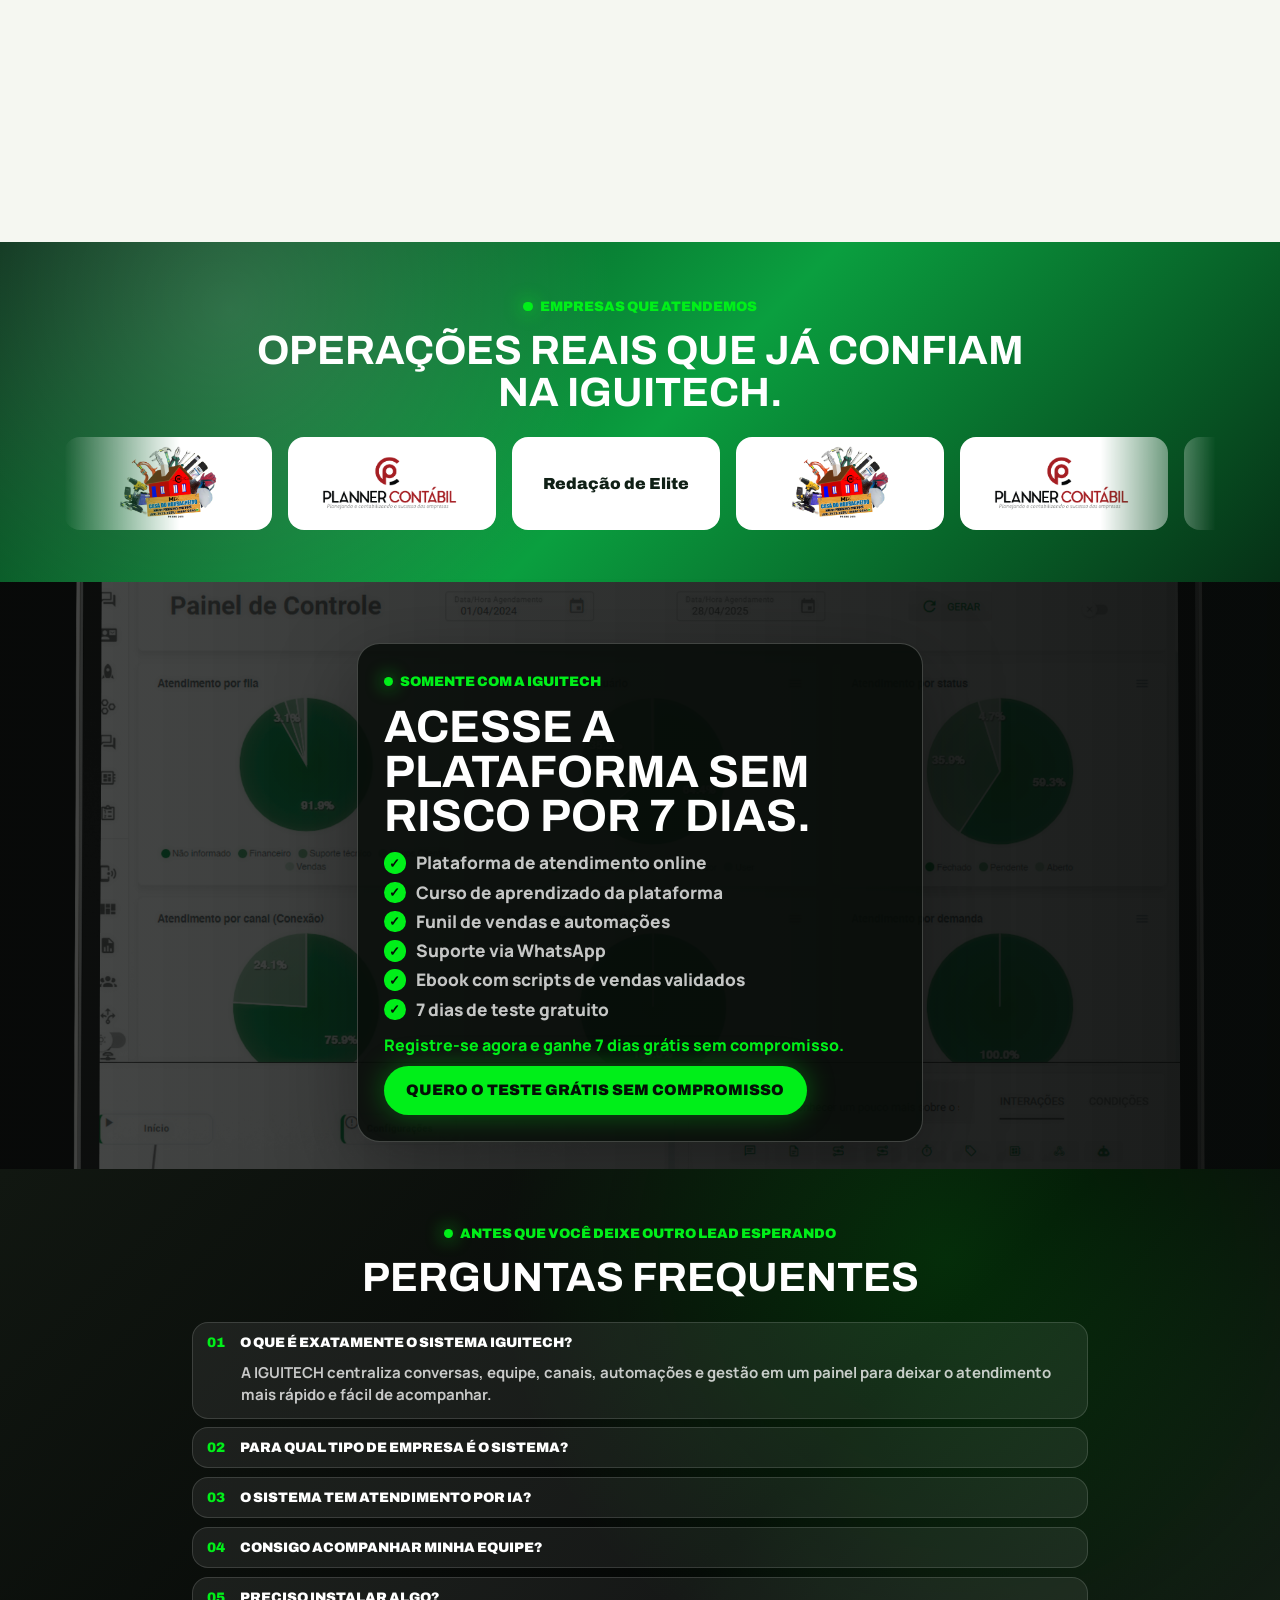
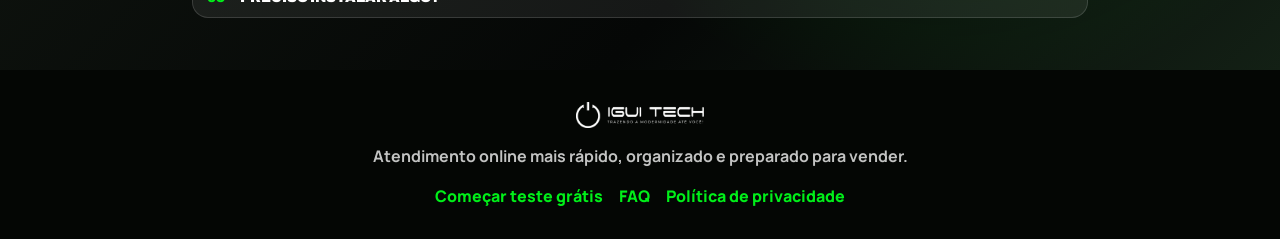
==== commit e18e38cf: "Fix hero chat and proof cards render" ====
--- a/index.html
+++ b/index.html
@@ -15,7 +15,7 @@
       href="https://fonts.googleapis.com/css2?family=Archivo:wght@700;800;900&family=Manrope:wght@500;600;700;800&display=swap"
       rel="stylesheet"
     />
-    <link rel="stylesheet" href="styles.css?v=20260704-2" />
+    <link rel="stylesheet" href="styles.css?v=20260705-3" />
   </head>
   <body>
     <header class="topbar">
@@ -109,6 +109,24 @@
                 </div>
                 <div class="chat-bubbles">
                   <p class="typing-bubble client-typing"><strong>Cliente</strong> digitando...</p>
+                  <p class="bubble client">
+                    <strong>Cliente</strong>OlÃ¡, vocÃªs tem martelo bola?<span>10:22</span>
+                  </p>
+                  <p class="typing-bubble ai-typing"><strong>I.A</strong> consultando estoque...</p>
+                  <p class="bubble ai">
+                    <strong>I.A</strong>Oii, temos sim. Separei 3 opÃ§Ãµes com preÃ§o e todas estÃ£o disponÃ­veis em estoque.<span>10:22</span>
+                  </p>
+                  <div class="product-row">
+                    <article>Martelo bola 500g<strong>R$ 39,90</strong></article>
+                    <article>Martelo bola 700g<strong>R$ 49,90</strong></article>
+                    <article>Martelo bola 1kg<strong>R$ 64,90</strong></article>
+                  </div>
+                  <p class="bubble client">
+                    <strong>Cliente</strong>Nossa, que resposta rÃ¡pida, vou querer comprar!<span>10:22</span>
+                  </p>
+                  <p class="bubble ai">
+                    <strong>I.A</strong>Que bom que gostou. JÃ¡ estou te encaminhando para vendas.<span>10:22</span>
+                  </p>
                 </div>
               </section>
             </div>
@@ -393,6 +411,6 @@
       </div>
     </div>
 
-    <script src="script.js"></script>
+    <script src="script.js?v=20260705-3"></script>
   </body>
 </html>
--- a/styles.css
+++ b/styles.css
@@ -733,9 +733,9 @@
 }
 
 .tweet-track[data-sequence] .tweet-card {
-  opacity: 0;
-  filter: blur(16px);
-  transform: translateY(28px) scale(0.96);
+  opacity: 1;
+  filter: blur(0);
+  transform: translateY(0) scale(1);
 }
 
 .tweet-track[data-sequence].is-visible .tweet-card {
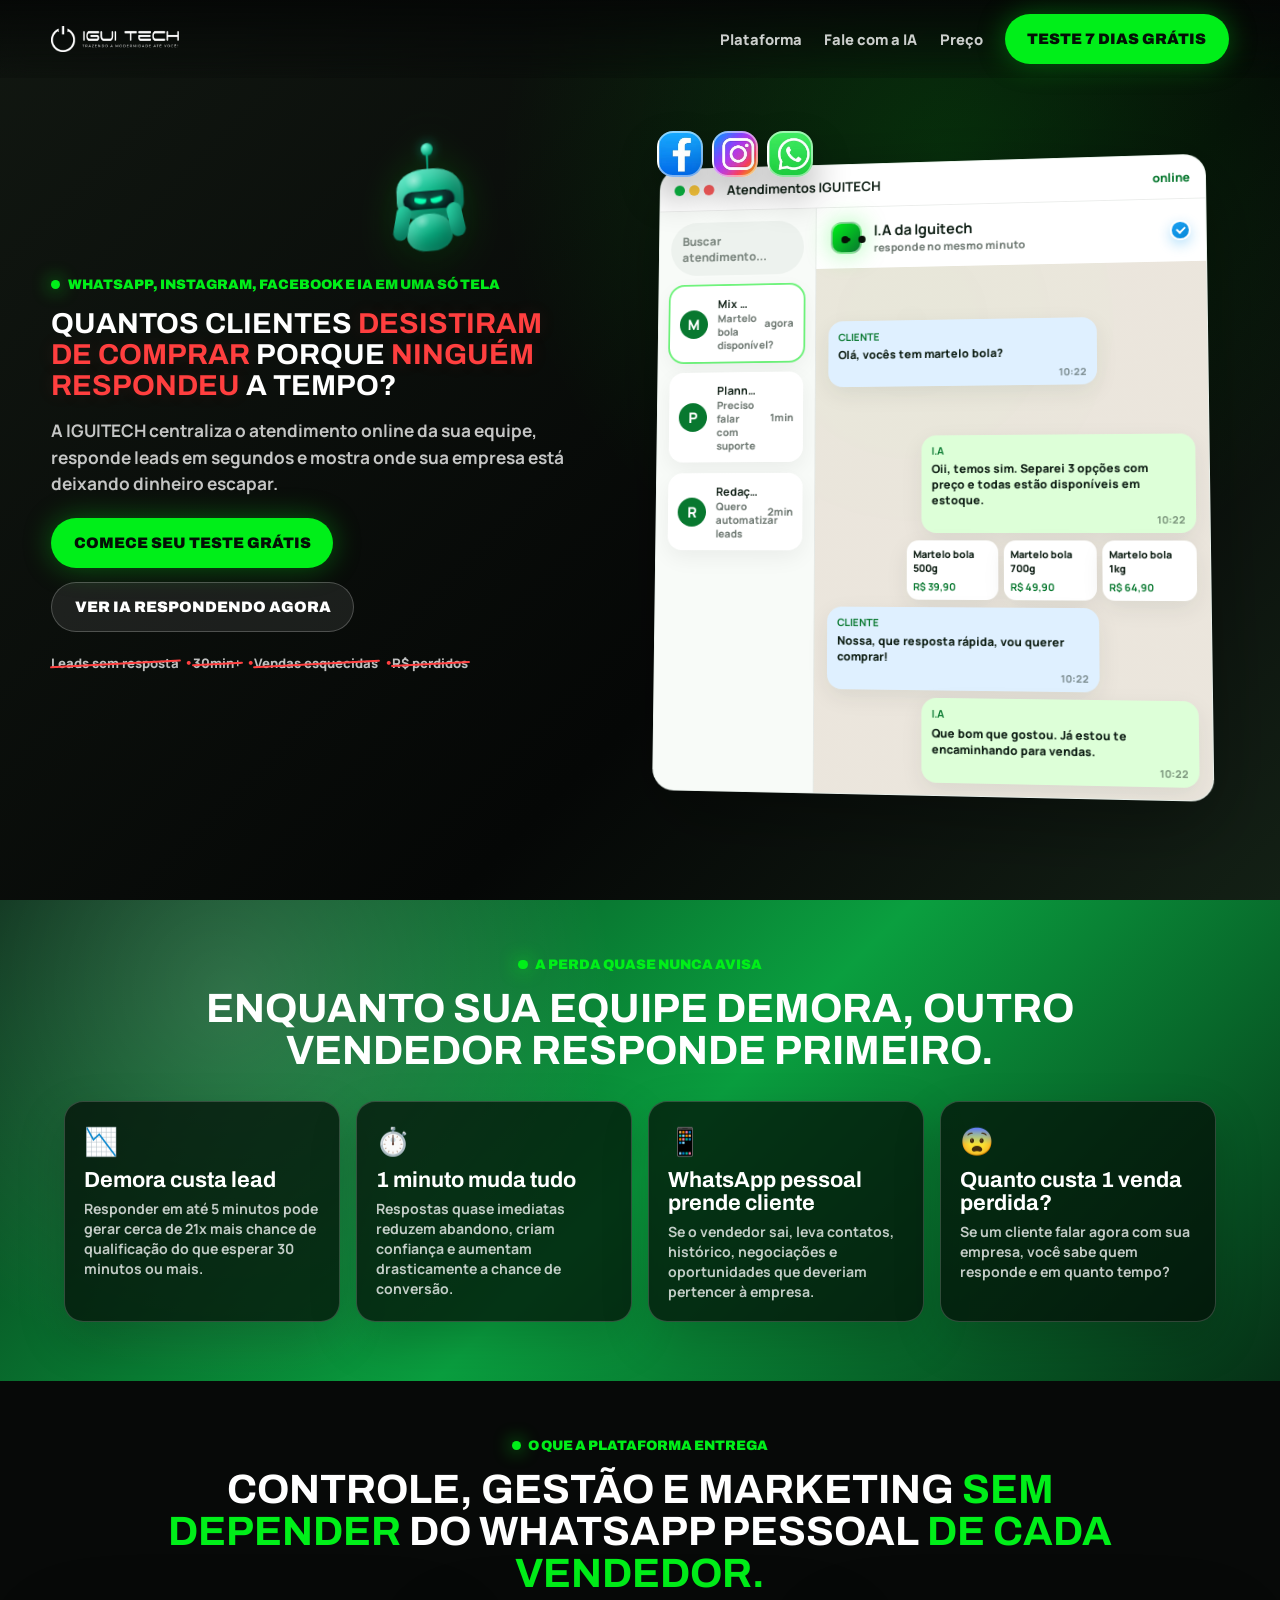
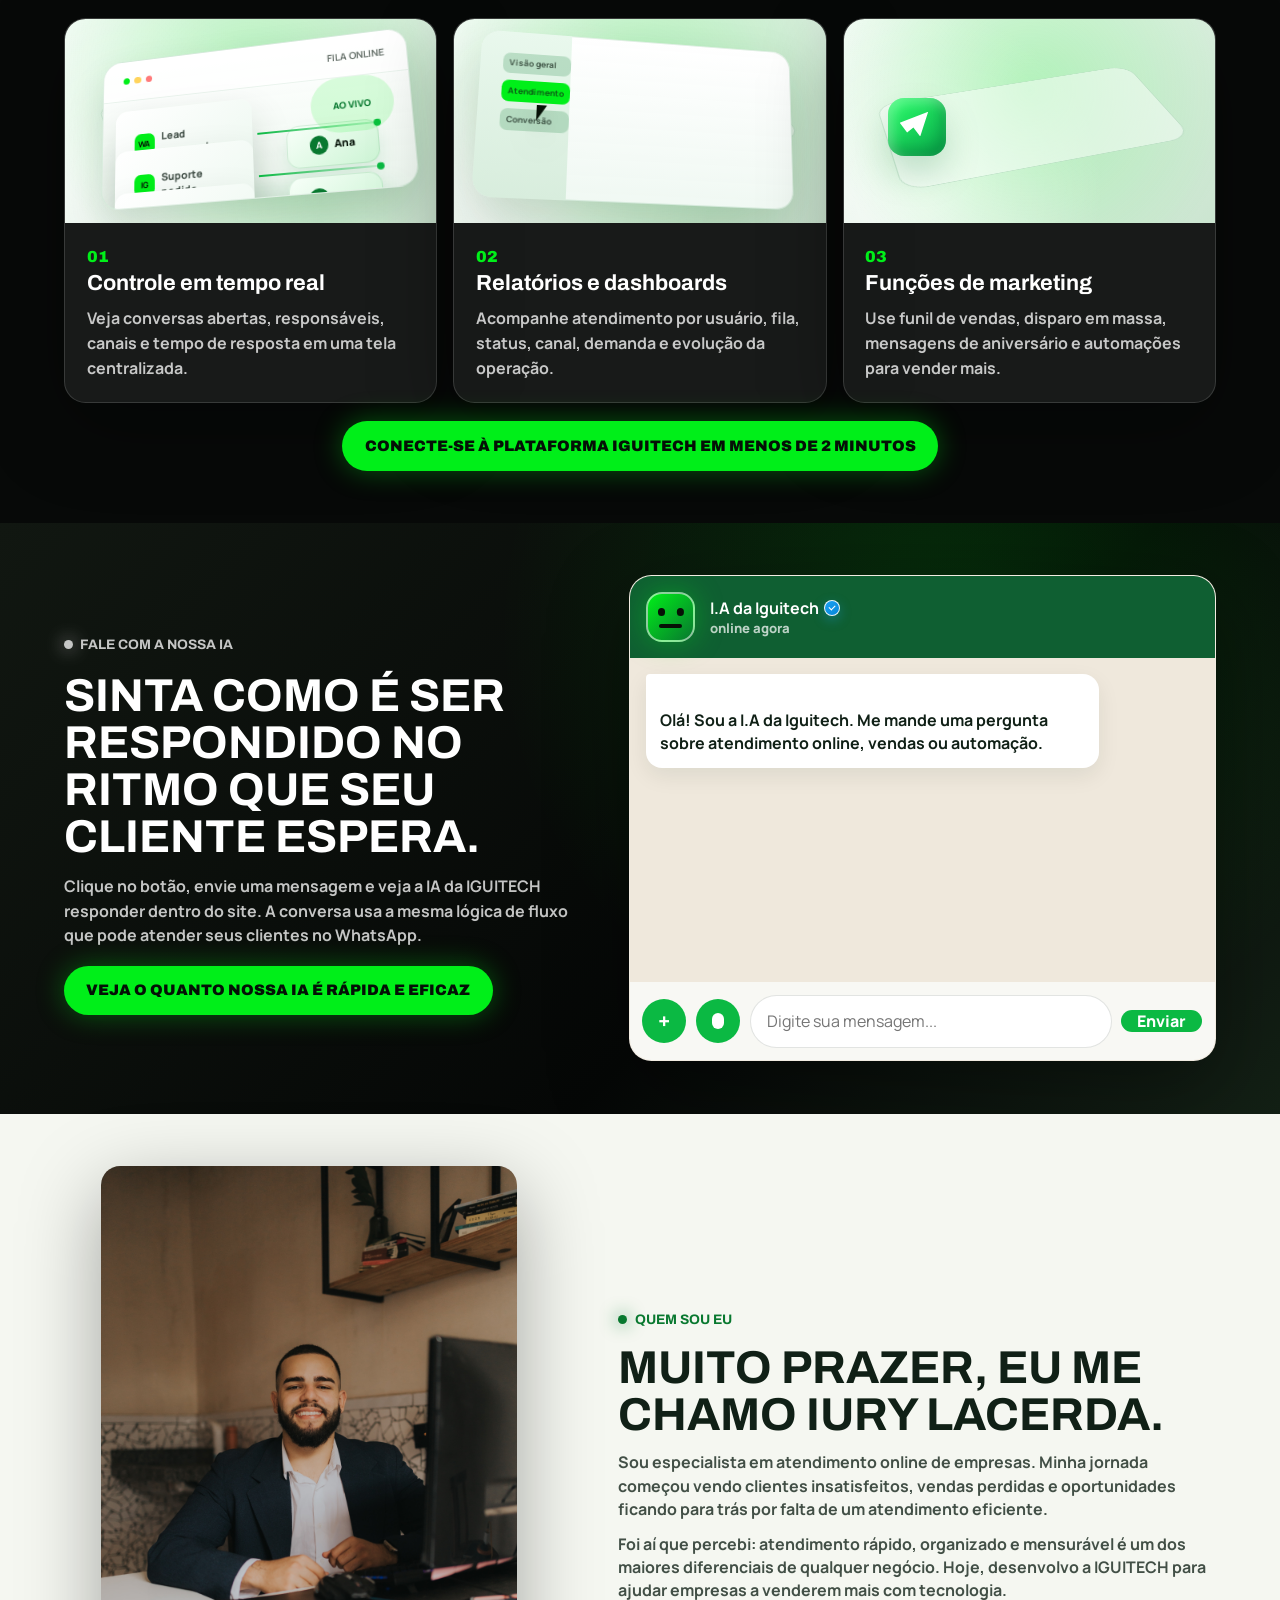
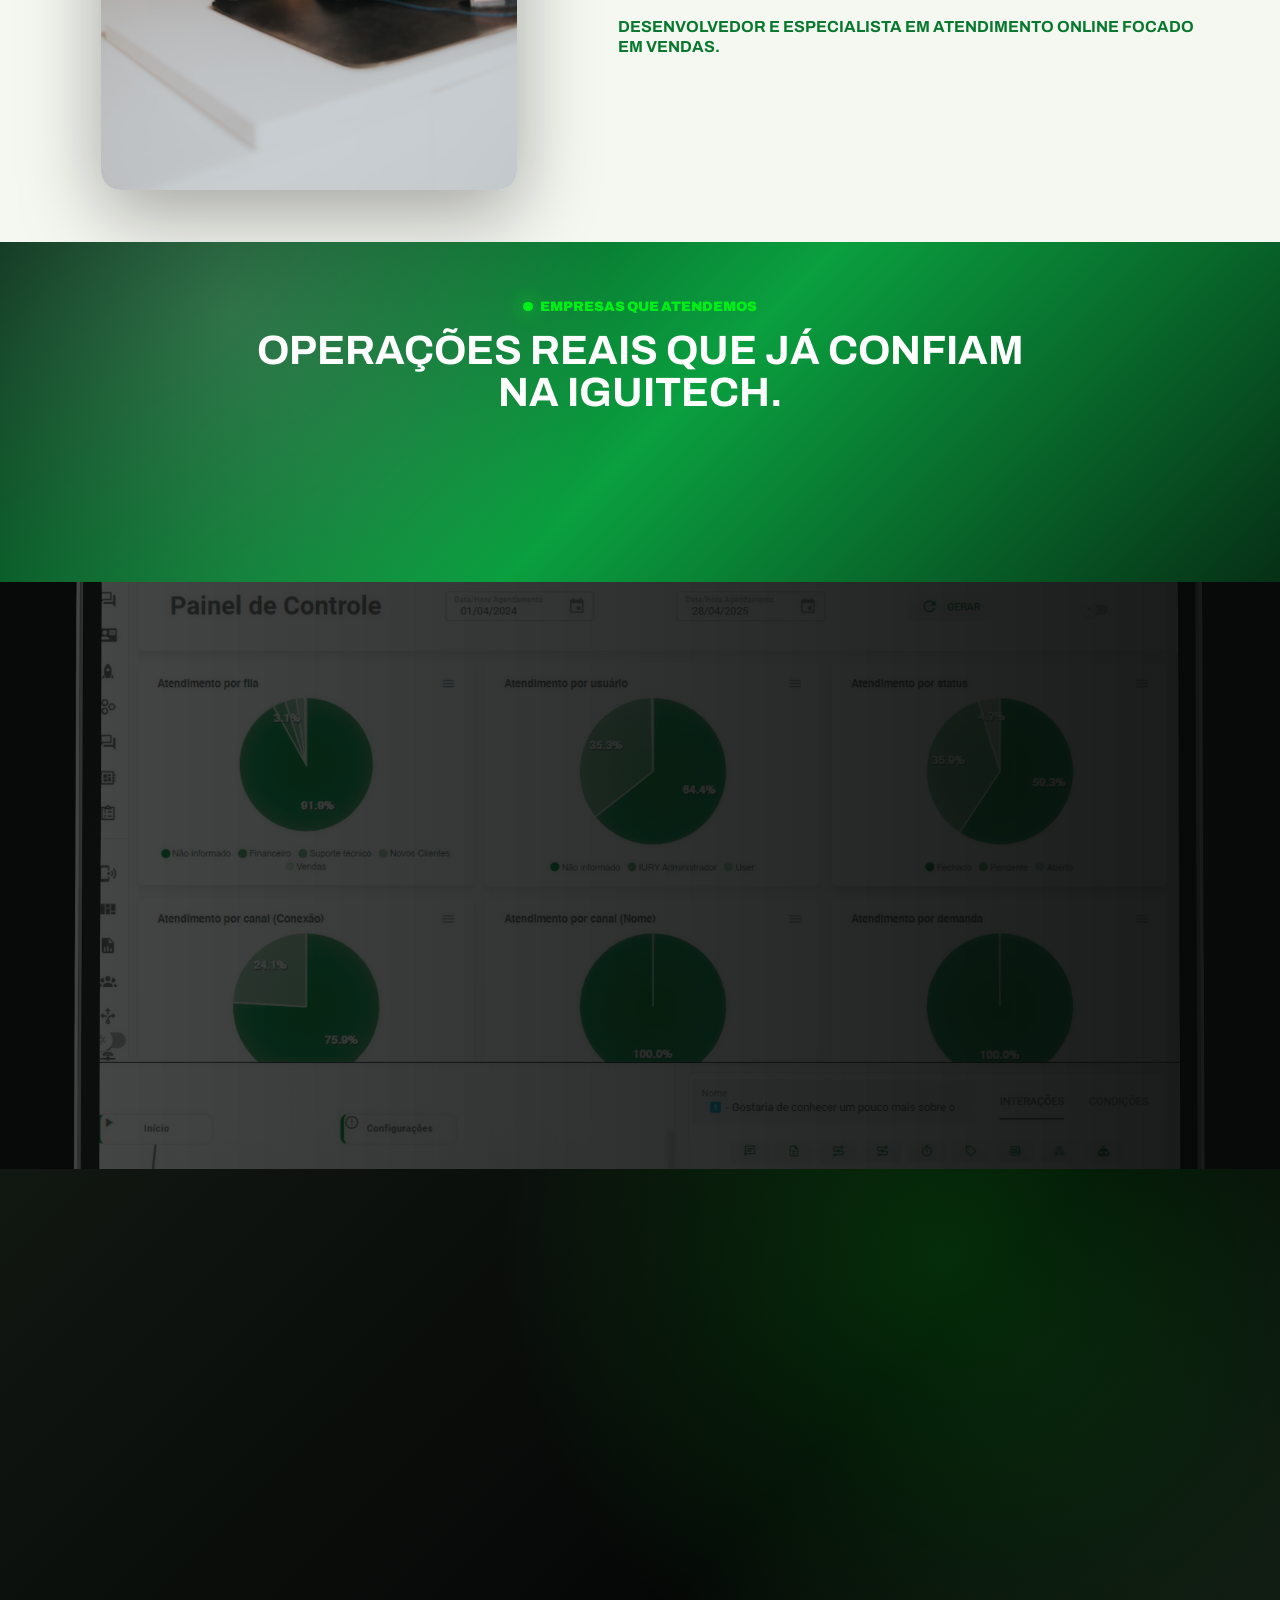
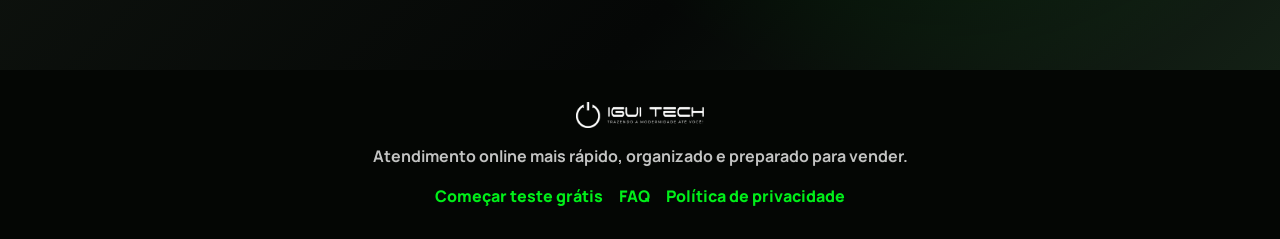
==== commit 5d66e082: "Refine mobile landing sections" ====
--- a/index.html
+++ b/index.html
@@ -281,6 +281,7 @@
       <section class="founder" id="iury">
         <div class="founder-photo" data-reveal>
           <img src="assets/images/iury-quem-sou.jpg" alt="Iury Lacerda" loading="lazy" />
+          <strong class="founder-credential-mobile">Desenvolvedor e especialista em atendimento online focado em vendas.</strong>
         </div>
         <div class="founder-copy" data-reveal>
           <p class="eyebrow">Quem sou eu</p>
--- a/styles.css
+++ b/styles.css
@@ -1538,6 +1538,10 @@
   text-transform: uppercase;
 }
 
+.founder-credential-mobile {
+  display: none;
+}
+
 .logo-marquee {
   overflow: hidden;
   max-width: 78rem;
@@ -2147,6 +2151,22 @@
   }
 }
 
+@keyframes mobileReadPulse {
+  0%,
+  100% {
+    background: rgba(4, 16, 7, 0.74);
+    box-shadow: 0 18px 48px rgba(0, 0, 0, 0.18);
+    transform: translateY(0) scale(1);
+  }
+
+  18%,
+  46% {
+    background: linear-gradient(145deg, rgba(0, 239, 25, 0.92), rgba(4, 92, 29, 0.98));
+    box-shadow: 0 0 0 1px rgba(0, 239, 25, 0.42), 0 18px 42px rgba(0, 239, 25, 0.24);
+    transform: translateY(-2px) scale(1.015);
+  }
+}
+
 @keyframes robotIdle {
   0%,
   100% {
@@ -2411,17 +2431,20 @@
   }
 
   .hero {
-    gap: 0.7rem;
-    padding: 4.6rem 1rem 1.4rem;
+    justify-items: center;
+    gap: 0.1rem;
+    padding: 4.35rem 1rem 0.2rem;
   }
 
   .hero-copy {
-    width: min(100%, 22rem);
-    max-width: 22rem;
+    width: min(100%, 21.5rem);
+    max-width: 21.5rem;
+    margin-inline: auto;
+    text-align: left;
   }
 
   h1 {
-    font-size: clamp(1.08rem, 5vw, 1.28rem);
+    font-size: clamp(1rem, 4.7vw, 1.18rem);
     line-height: 1.08;
   }
 
@@ -2431,9 +2454,9 @@
   }
 
   .hero-lead {
-    margin-top: 0.7rem;
-    font-size: 0.88rem;
-    line-height: 1.38;
+    margin-top: 0.58rem;
+    font-size: 0.82rem;
+    line-height: 1.34;
   }
 
   .eyebrow {
@@ -2450,43 +2473,73 @@
   }
 
   .hero-actions {
-    gap: 0.55rem;
-    margin-top: 0.9rem;
+    align-items: center;
+    gap: 0.48rem;
+    margin-top: 0.72rem;
   }
 
   .button {
     width: min(100%, 20rem);
-    min-height: 2.7rem;
-    padding: 0.72rem 1rem;
+    min-height: 2.45rem;
+    padding: 0.64rem 0.9rem;
+    justify-content: center;
+    text-align: center;
   }
 
   .loss-strip {
     display: flex;
-    gap: 0.25rem 0.7rem;
-    margin-top: 0.75rem;
-    font-size: 0.78rem;
+    flex-wrap: nowrap;
+    justify-content: center;
+    gap: 0.32rem;
+    width: 100%;
+    margin-top: 0.62rem;
+    font-size: 0.58rem;
+    line-height: 1;
   }
 
   .loss-strip span {
-    padding: 0.16rem 0;
+    flex: 0 1 auto;
+    padding: 0.12rem 0;
+    white-space: nowrap;
+  }
+
+  .loss-strip span + span::after {
+    left: -0.23rem;
+    transform: translateY(-1px) scale(0.72);
+  }
+
+  .hero-product {
+    position: relative;
+    overflow: visible;
+    width: min(100%, 22.5rem);
+    height: 10.6rem;
+    margin-top: 0.08rem;
+  }
+
+  .channel-stack {
+    top: 0.16rem;
+    left: 50%;
+    gap: 0.34rem;
+    transform: translateX(-8.2rem) scale(0.54);
+    transform-origin: top left;
+  }
+
+  .platform-window {
+    position: absolute;
+    top: 0;
+    left: 50%;
+    width: 38rem;
+    max-width: none;
+    margin: 0 auto;
+    transform: translateX(-50%) scale(0.4);
+    transform-origin: top center;
   }
 
   .platform-layout {
-    grid-template-columns: 1fr;
-  }
-
-  .hero-product {
+    grid-template-columns: minmax(11rem, 0.42fr) minmax(0, 1fr);
+    height: 23.6rem;
+    min-height: 0;
     overflow: hidden;
-  }
-
-  .platform-window {
-    width: min(calc(100vw - 2rem), 20.5rem);
-    max-width: 20.5rem;
-    margin: 0 auto;
-  }
-
-  .platform-layout {
-    min-height: 22rem;
   }
 
   .window-top strong {
@@ -2502,16 +2555,37 @@
     display: grid;
     grid-template-columns: 1fr;
     overflow: visible;
-    border-right: 0;
-    border-bottom: 1px solid rgba(16, 32, 22, 0.08);
+    border-right: 1px solid rgba(16, 32, 22, 0.08);
+    border-bottom: 0;
+    padding: 0.62rem;
   }
 
   .lead-card {
     min-width: 0;
+    padding: 0.55rem;
+  }
+
+  .lead-avatar {
+    width: 1.7rem;
+    height: 1.7rem;
+    font-size: 0.74rem;
+  }
+
+  .lead-card strong {
+    font-size: 0.68rem;
+  }
+
+  .lead-card p,
+  .lead-card em {
+    font-size: 0.62rem;
   }
 
   .chat-bubbles {
-    min-height: 28rem;
+    justify-content: flex-start;
+    height: 20rem;
+    min-height: 0;
+    overflow: hidden;
+    padding: 0.65rem;
   }
 
   .bubble,
@@ -2521,15 +2595,337 @@
 
   .product-row {
     grid-template-columns: 1fr;
+    gap: 0.35rem;
+  }
+
+  .bubble {
+    padding: 0.48rem 0.58rem 0.3rem;
+    font-size: 0.64rem;
+    line-height: 1.26;
+  }
+
+  .typing-bubble {
+    padding: 0.5rem 0.65rem;
+    font-size: 0.62rem;
+  }
+
+  .product-row article {
+    padding: 0.45rem 0.55rem;
+    font-size: 0.62rem;
   }
 
   .tweet-track {
+    grid-template-columns: repeat(2, minmax(0, 1fr));
+    gap: 1.05rem 0.72rem;
+    max-width: 23rem;
+  }
+
+  .section-heading,
+  .section-heading.compact,
+  .section-heading.delivery-heading,
+  .section-heading.narrow,
+  .ai-intro,
+  .founder-copy {
+    text-align: center;
+  }
+
+  .proof-carousel .section-heading,
+  .delivery .section-heading,
+  .ai-intro {
+    width: min(100%, 22rem);
+    max-width: 22rem;
+    text-align: left;
+  }
+
+  .proof-carousel .section-heading .eyebrow,
+  .delivery .section-heading .eyebrow,
+  .ai-intro .eyebrow {
+    justify-content: flex-start;
+  }
+
+  .section-heading .eyebrow,
+  .founder-copy .eyebrow {
+    justify-content: center;
+  }
+
+  .tweet-card {
+    position: relative;
+    min-height: 10.8rem;
+    padding: 0.78rem;
+    border-radius: 0.9rem;
+  }
+
+  .tweet-card span {
+    font-size: 1.45rem;
+  }
+
+  .tweet-card h3 {
+    margin: 0.55rem 0 0.35rem;
+    font-size: 0.92rem;
+    line-height: 1.08;
+  }
+
+  .tweet-card p {
+    font-size: 0.72rem;
+    line-height: 1.34;
+  }
+
+  .tweet-card::after {
+    position: absolute;
+    z-index: 3;
+    color: rgba(0, 239, 25, 0.92);
+    font-family: var(--font-display);
+    font-size: 1.35rem;
+    font-weight: 900;
+    line-height: 1;
+    pointer-events: none;
+    text-shadow: 0 0 14px rgba(0, 239, 25, 0.46);
+  }
+
+  .tweet-card:nth-child(1)::after {
+    content: "↝";
+    top: 45%;
+    right: -0.86rem;
+    transform: rotate(-8deg);
+  }
+
+  .tweet-card:nth-child(2)::after {
+    content: "↙";
+    right: 0.4rem;
+    bottom: -1rem;
+    transform: rotate(10deg);
+  }
+
+  .tweet-card:nth-child(3)::after {
+    content: "↝";
+    top: 45%;
+    right: -0.86rem;
+    transform: rotate(8deg);
+  }
+
+  .tweet-track[data-sequence].is-visible .tweet-card {
+    animation: mobileReadPulse 1.25s ease both;
+  }
+
+  .tweet-track[data-sequence].is-visible .tweet-card:nth-child(1) {
+    animation-delay: 0ms;
+  }
+
+  .tweet-track[data-sequence].is-visible .tweet-card:nth-child(2) {
+    animation-delay: 1100ms;
+  }
+
+  .tweet-track[data-sequence].is-visible .tweet-card:nth-child(3) {
+    animation-delay: 2200ms;
+  }
+
+  .tweet-track[data-sequence].is-visible .tweet-card:nth-child(4) {
+    animation-delay: 3300ms;
+  }
+
+  .feature-grid {
+    grid-template-columns: repeat(3, minmax(0, 1fr));
+    gap: 0.45rem;
+    width: min(100%, 23rem);
+    align-items: stretch;
+  }
+
+  .feature-card {
+    border-radius: 0.85rem;
+  }
+
+  .feature-card > div:last-child {
+    padding: 0.56rem 0.38rem 0.64rem;
+    text-align: left;
+  }
+
+  .feature-card > div:last-child span {
+    font-size: 0.62rem;
+  }
+
+  .feature-card h3 {
+    margin-top: 0.22rem;
+    font-size: 0.66rem;
+    line-height: 1.05;
+  }
+
+  .feature-card p {
+    margin-top: 0.3rem;
+    font-size: 0.54rem;
+    line-height: 1.2;
+  }
+
+  .feature-visual {
+    aspect-ratio: 1 / 0.78;
+    min-height: 0;
+  }
+
+  .feature-visual::before,
+  .assignment-board,
+  .dash-shell,
+  .paper-plane,
+  .funnel-stage,
+  .money-mark {
+    transform: scale(0.82);
+  }
+
+  .center-cta {
+    align-items: center;
+    margin-top: 1.1rem;
+  }
+
+  .floating-robot {
+    z-index: 2;
+    width: 2.65rem;
+    opacity: 0.9;
+  }
+
+  .floating-robot.is-traveling {
+    z-index: 2;
+  }
+
+  .floating-robot.is-low-profile {
+    opacity: 0.22;
+  }
+
+  .hero > *,
+  .proof-carousel > *,
+  .delivery > *,
+  .ai-section > *,
+  .founder > *,
+  .clients > *,
+  .pricing > *,
+  .faq > * {
+    position: relative;
+    z-index: 3;
+  }
+
+  .founder-copy > * {
+    position: relative;
+    z-index: 3;
+  }
+
+  .ai-section {
+    justify-items: center;
+    gap: 1rem;
+  }
+
+  .ai-intro {
+    max-width: 22rem;
+    text-align: left;
+  }
+
+  .ai-intro .button {
+    margin-inline: auto;
+  }
+
+  .whatsapp-panel {
+    width: min(100%, 22.5rem);
+    max-height: 4.75rem;
+    cursor: pointer;
+  }
+
+  .whatsapp-panel.is-open {
+    max-height: 38rem;
+    cursor: default;
+  }
+
+  .whatsapp-panel:not(.is-open) .wa-messages,
+  .whatsapp-panel:not(.is-open) .wa-form {
+    display: none;
+  }
+
+  .wa-header {
+    min-height: 4.75rem;
+    padding: 0.78rem 0.9rem;
+  }
+
+  .wa-header > div:last-child {
+    min-width: 0;
+  }
+
+  .wa-header strong {
+    cursor: pointer;
+  }
+
+  .wa-messages {
+    height: min(24rem, 48vh);
+    min-height: 16rem;
+  }
+
+  .founder {
+    display: grid;
     grid-template-columns: 1fr;
+    gap: 1.35rem;
+  }
+
+  .founder-copy {
+    display: contents;
+  }
+
+  .founder-copy .eyebrow {
+    order: 1;
+    justify-self: center;
+  }
+
+  .founder-copy h2 {
+    order: 2;
+    justify-self: center;
+    width: min(100%, 22rem);
+    text-align: left;
+  }
+
+  .founder-copy p {
+    order: 3;
+    justify-self: center;
+    width: min(100%, 22rem);
+    text-align: left;
+  }
+
+  .founder-photo {
+    order: 4;
+    display: grid;
+    justify-items: center;
+    gap: 0.9rem;
+  }
+
+  .founder-photo img {
+    width: min(70vw, 13.5rem);
+    border-radius: 1rem;
+  }
+
+  .founder-copy strong {
+    display: none;
+  }
+
+  .founder-credential-mobile {
+    display: block;
+    width: min(100%, 21rem);
+    color: var(--green-3);
+    font-family: var(--font-display);
+    font-size: 0.98rem;
+    line-height: 1.28;
+    text-align: center;
+    text-transform: uppercase;
+  }
+
+  .logo-marquee {
+    width: calc(100vw - 2rem);
     max-width: 22rem;
   }
 
-  .floating-robot {
-    width: 3.25rem;
+  .logo-track {
+    gap: 0.45rem;
+    animation-duration: 12s;
+  }
+
+  .logo-track article {
+    width: calc((100vw - 2.9rem) / 3);
+    max-width: calc((22rem - 0.9rem) / 3);
+    height: 3.95rem;
+    border-radius: 0.75rem;
+    font-size: 0.62rem;
+    padding: 0.35rem;
   }
 
   .wa-form {
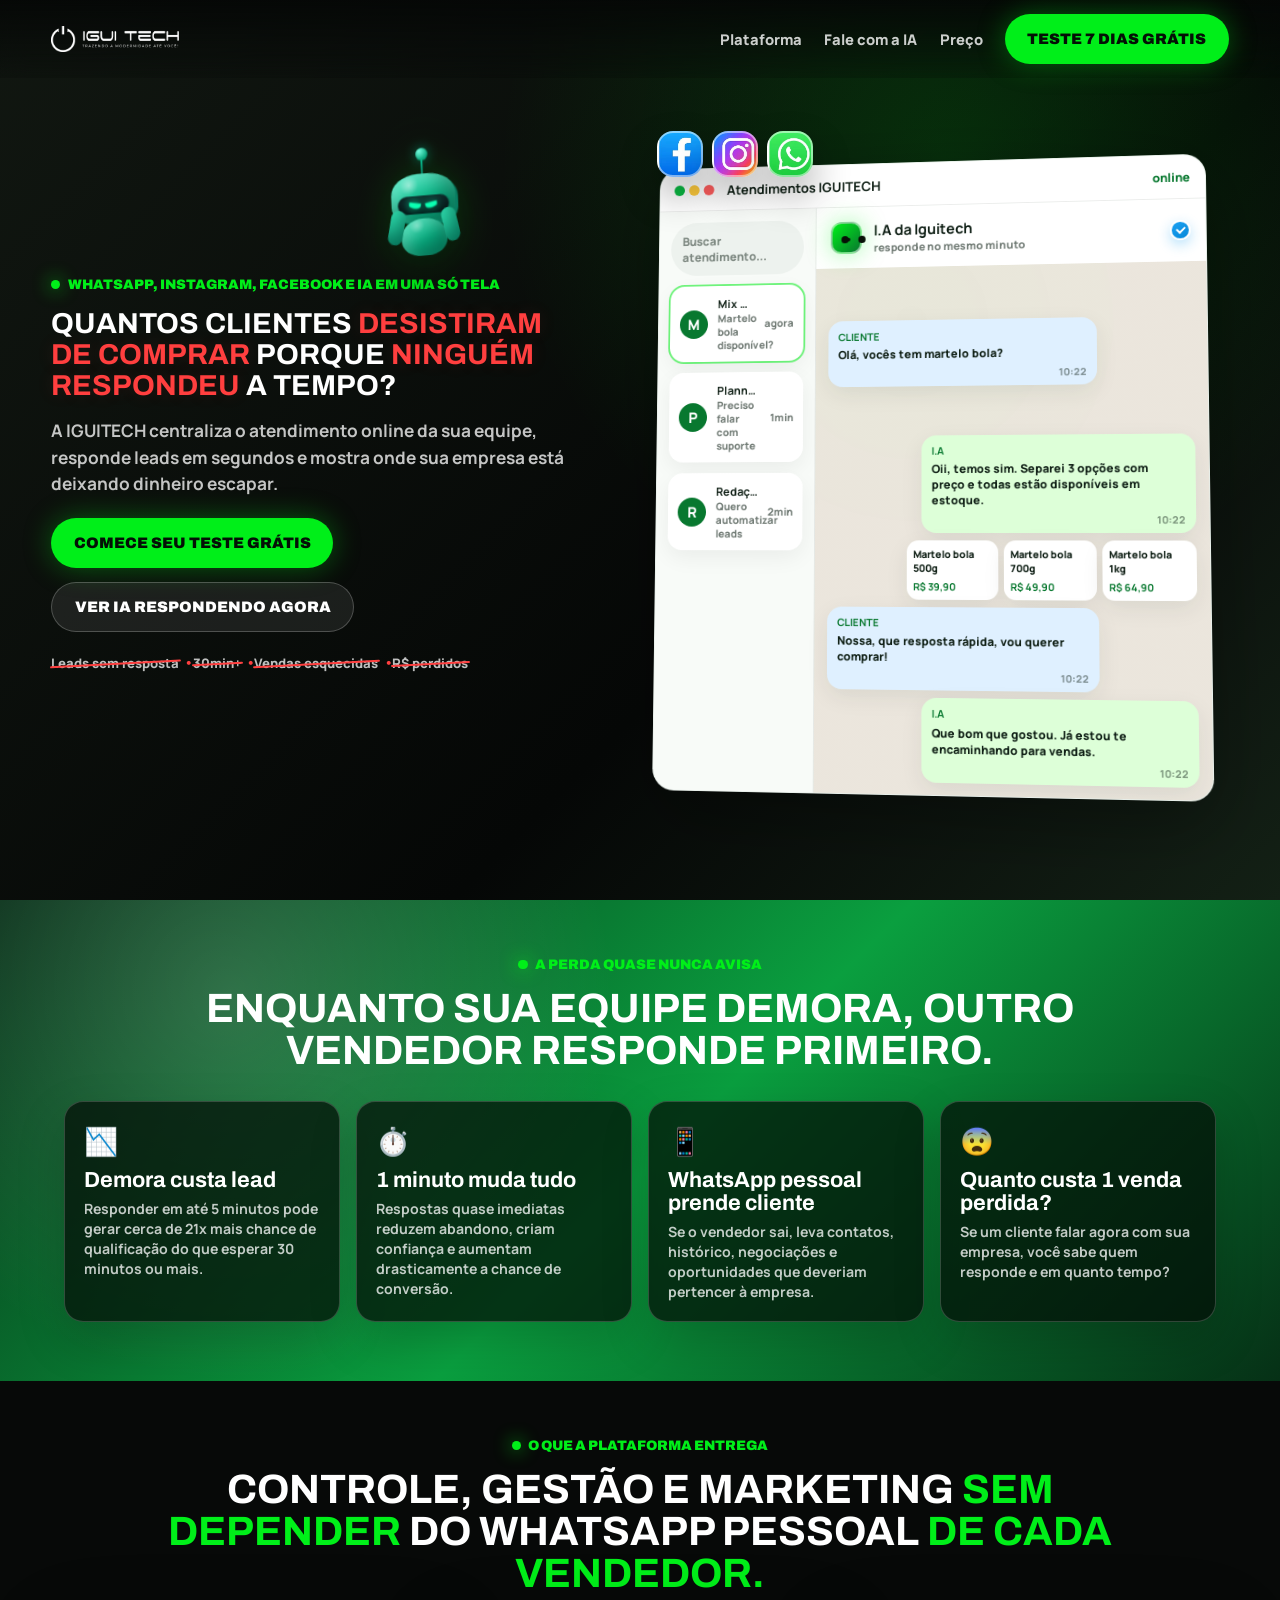
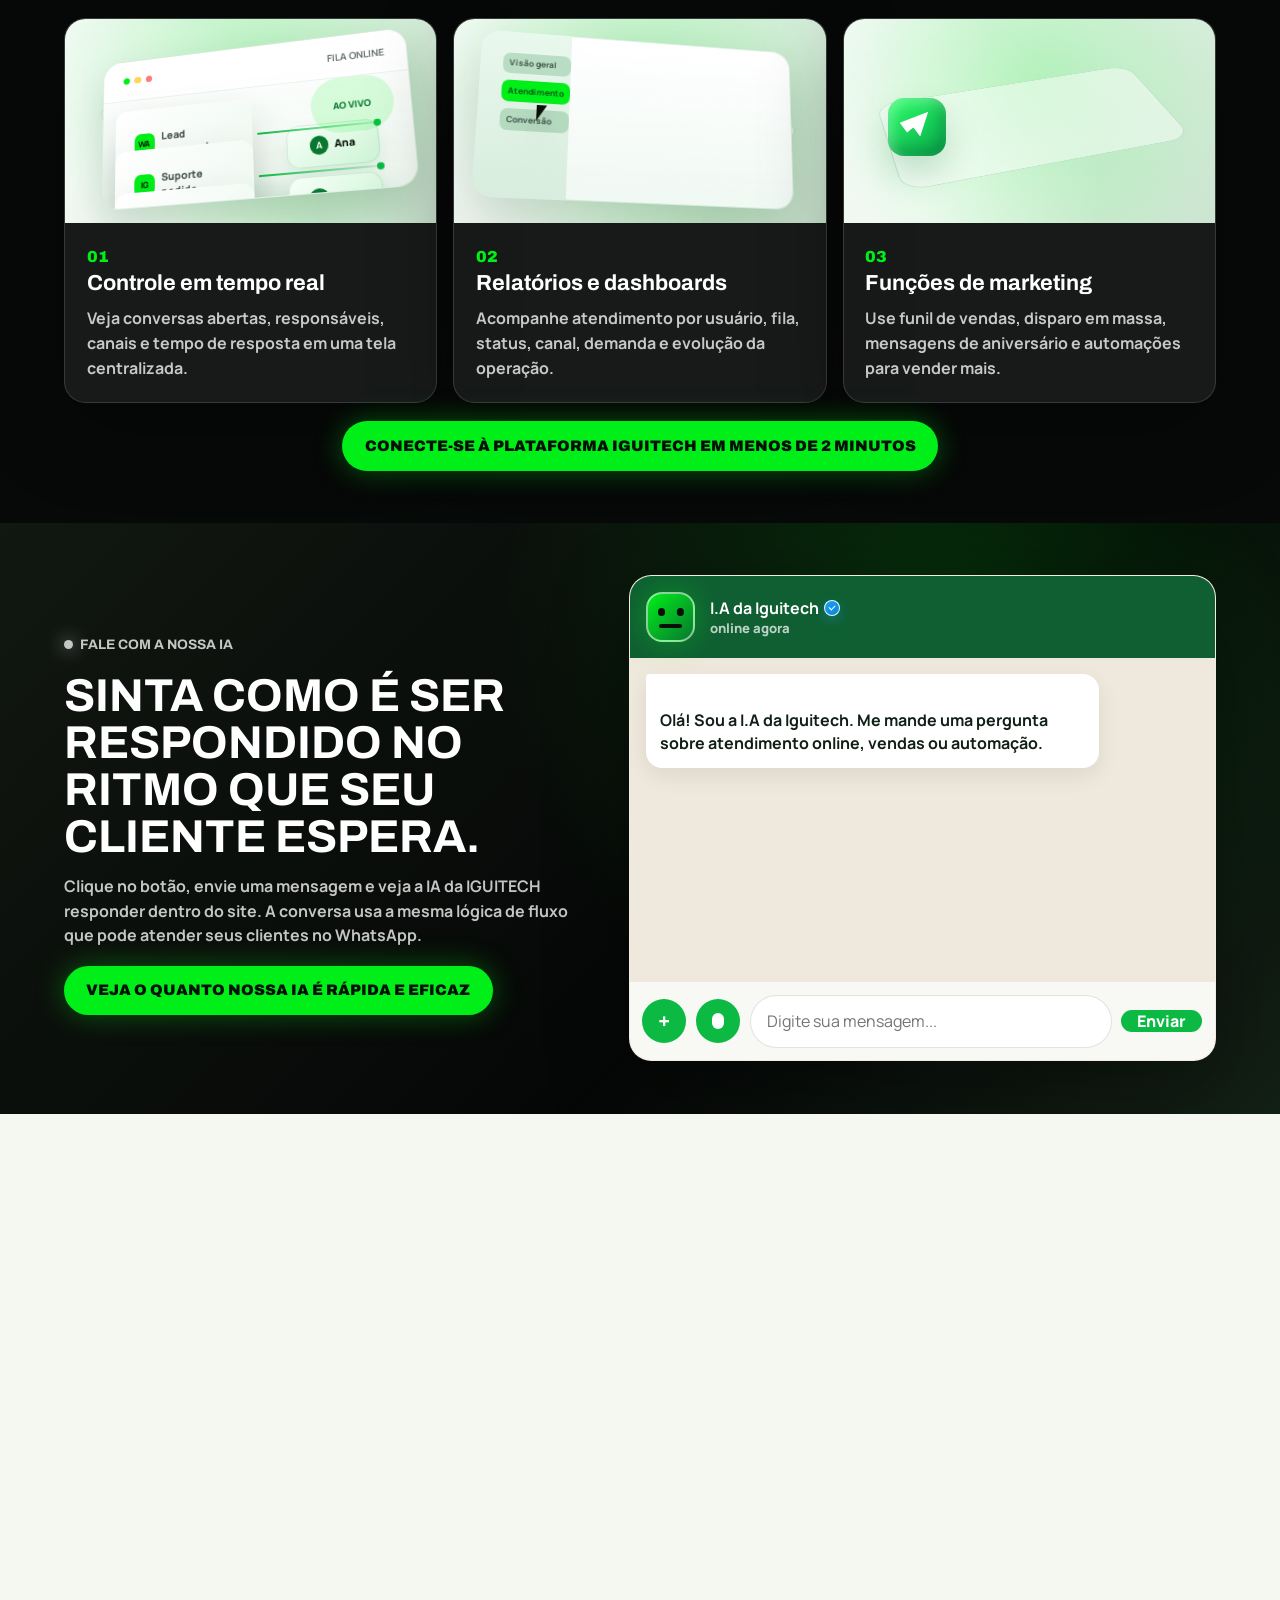
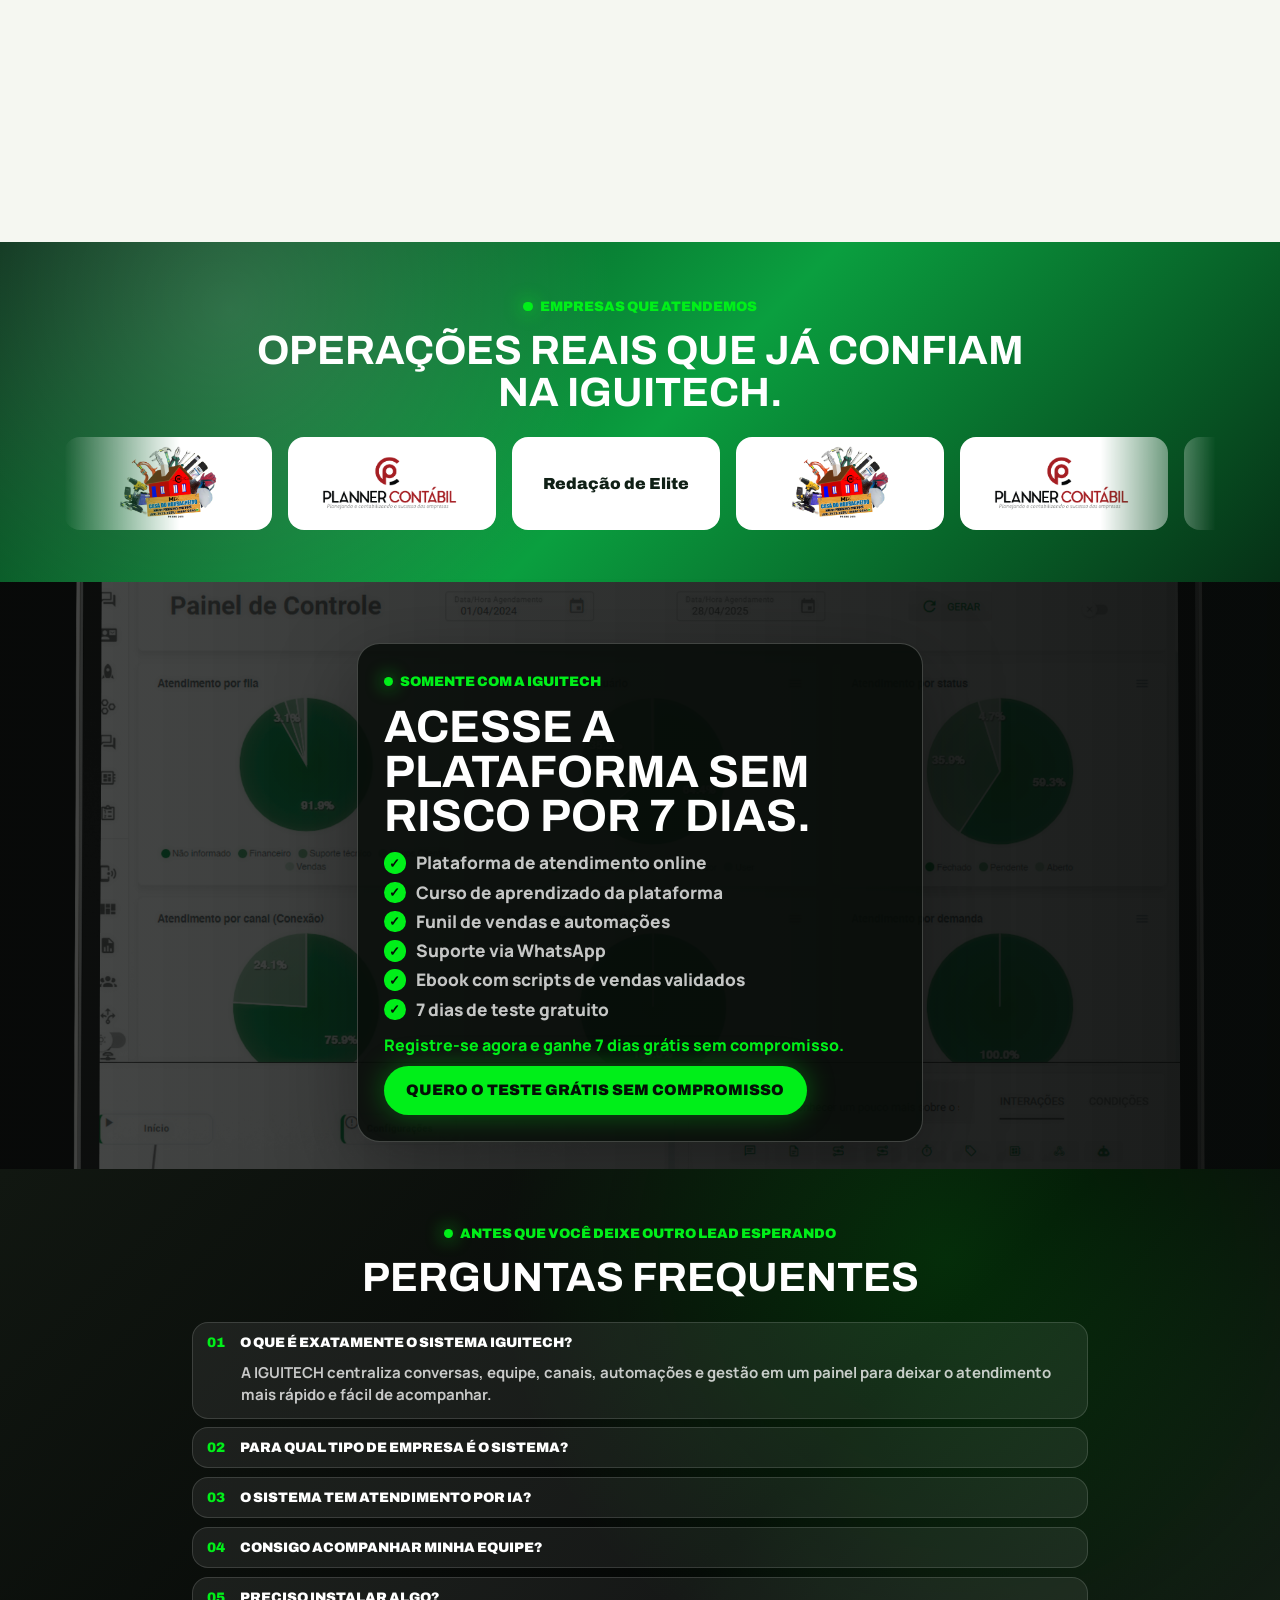
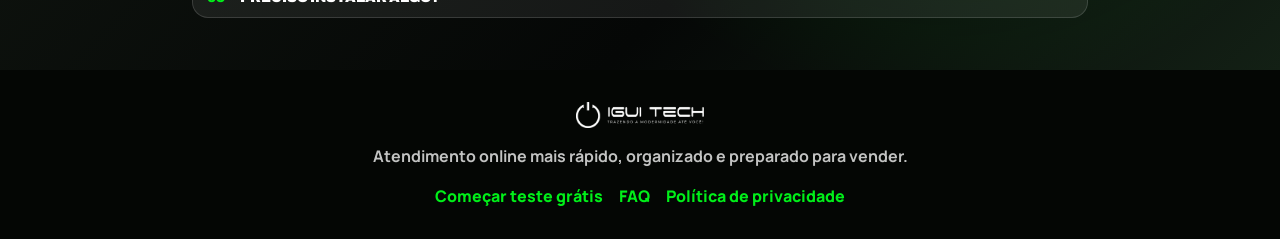
==== commit 5b875dff: "Add GA4 analytics tracking" ====
--- a/index.html
+++ b/index.html
@@ -7,6 +7,13 @@
       name="description"
       content="IGUITECH: pare de perder clientes por atendimento demorado. Centralize WhatsApp, Instagram, Facebook, IA, funil e relatórios em uma plataforma."
     />
+    <script async src="https://www.googletagmanager.com/gtag/js?id=G-BVEC93KPRK"></script>
+    <script>
+      window.dataLayer = window.dataLayer || [];
+      function gtag(){dataLayer.push(arguments);}
+      gtag("js", new Date());
+      gtag("config", "G-BVEC93KPRK");
+    </script>
     <title>IGUITECH | Atendimento online com IA</title>
     <link rel="icon" type="image/png" href="assets/images/logo-iguitech.png" />
     <link rel="preconnect" href="https://fonts.googleapis.com" />
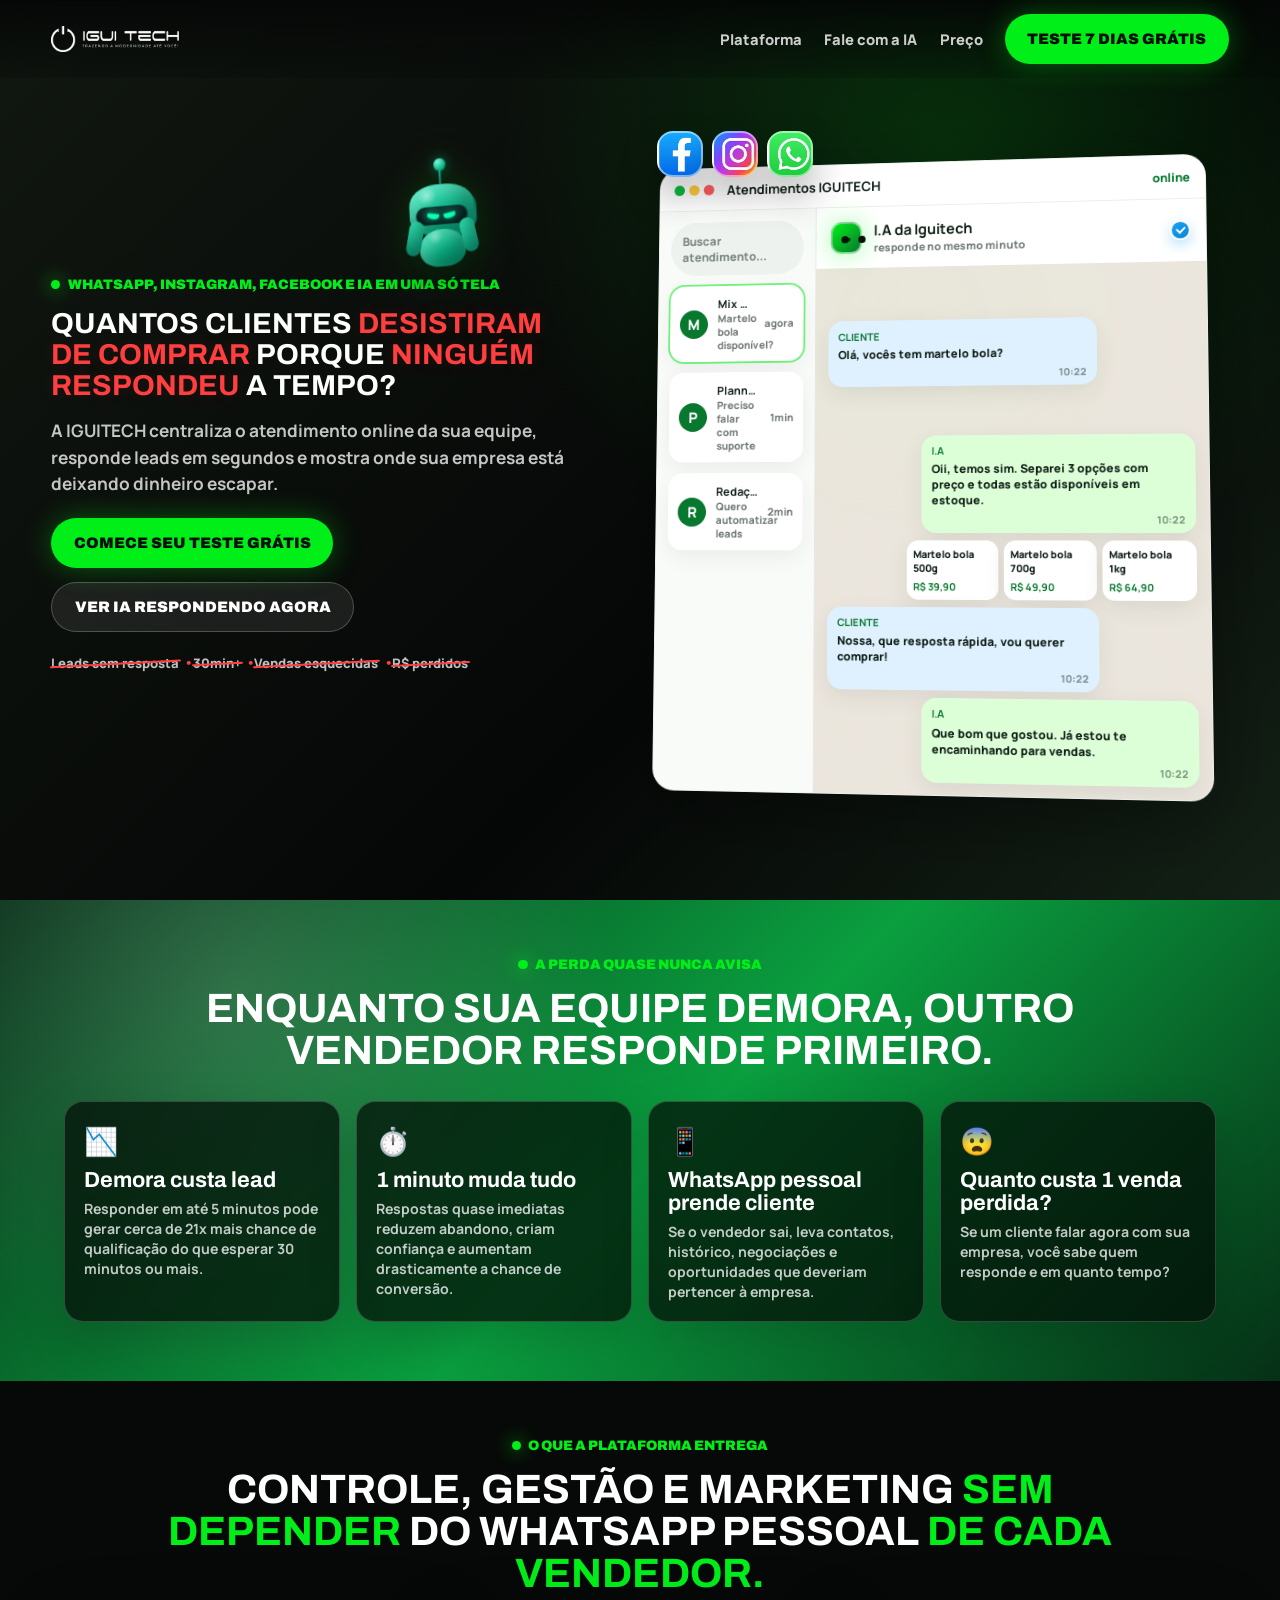
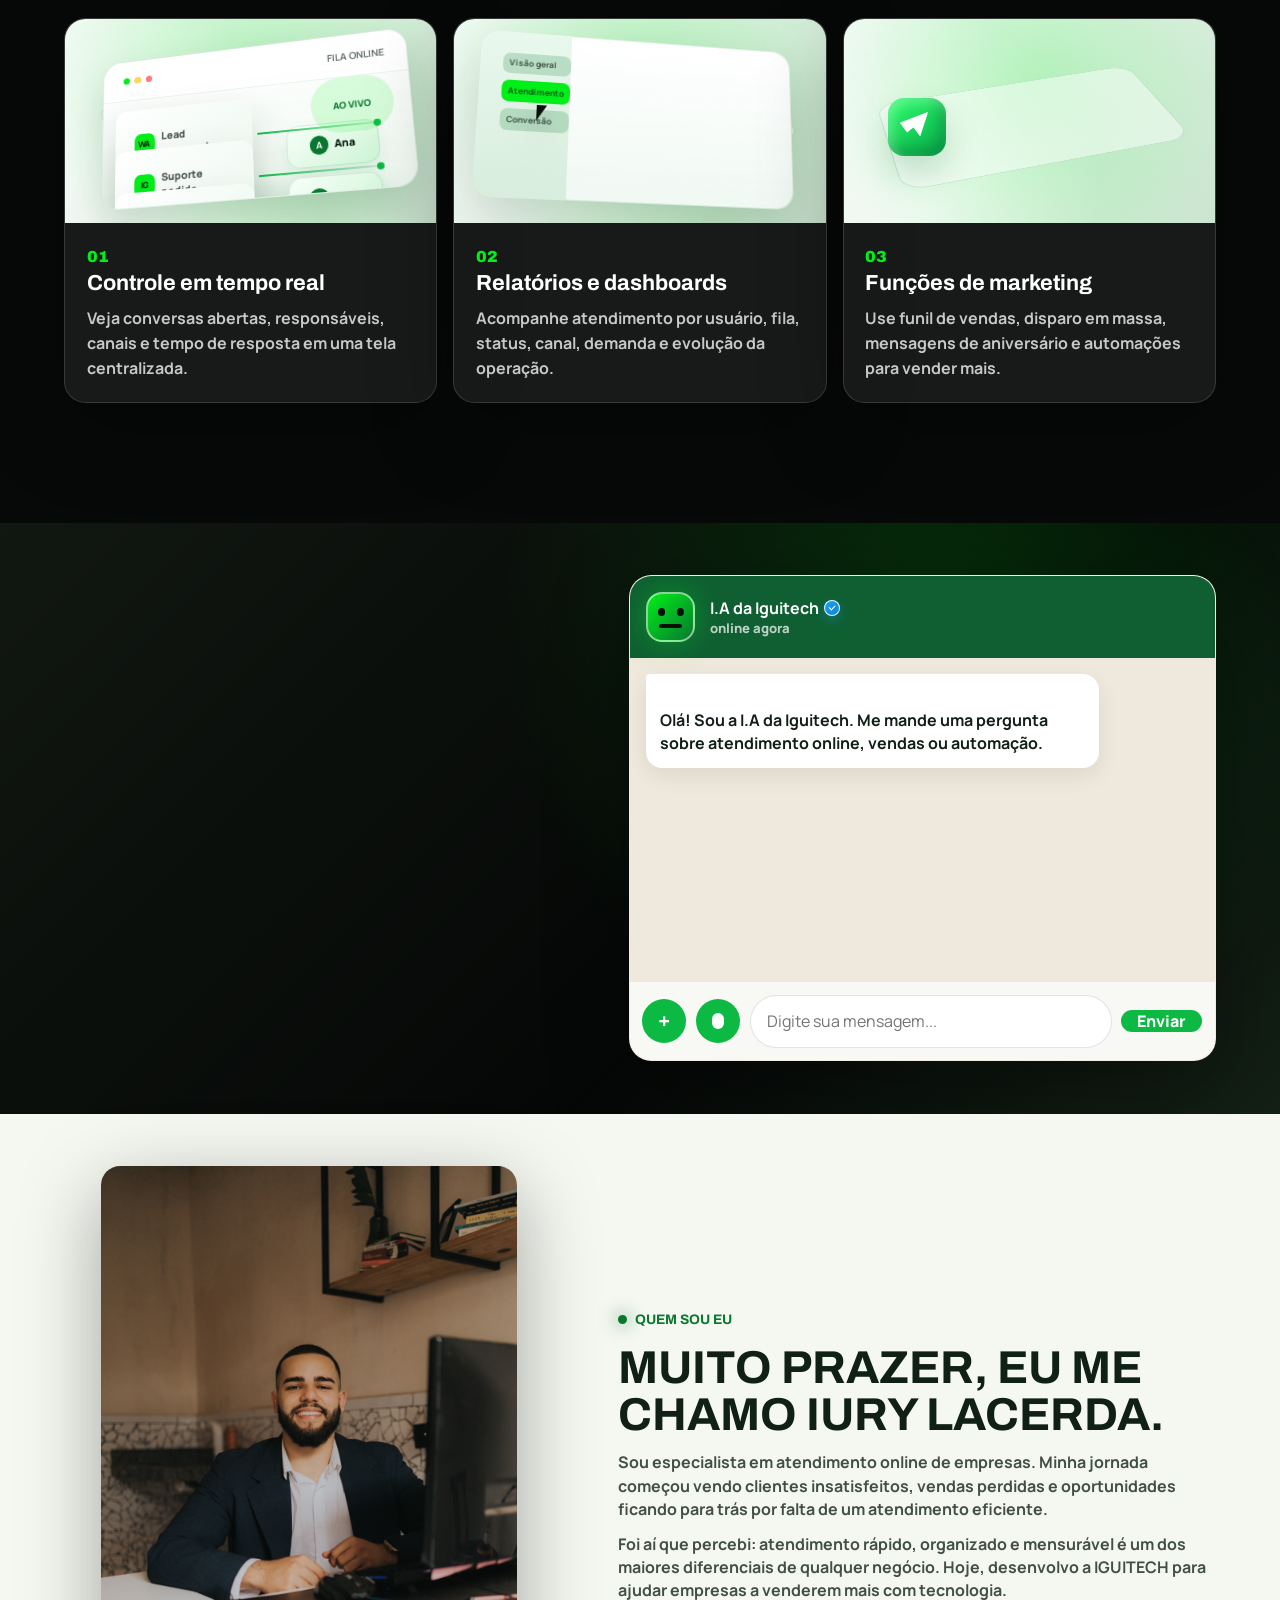
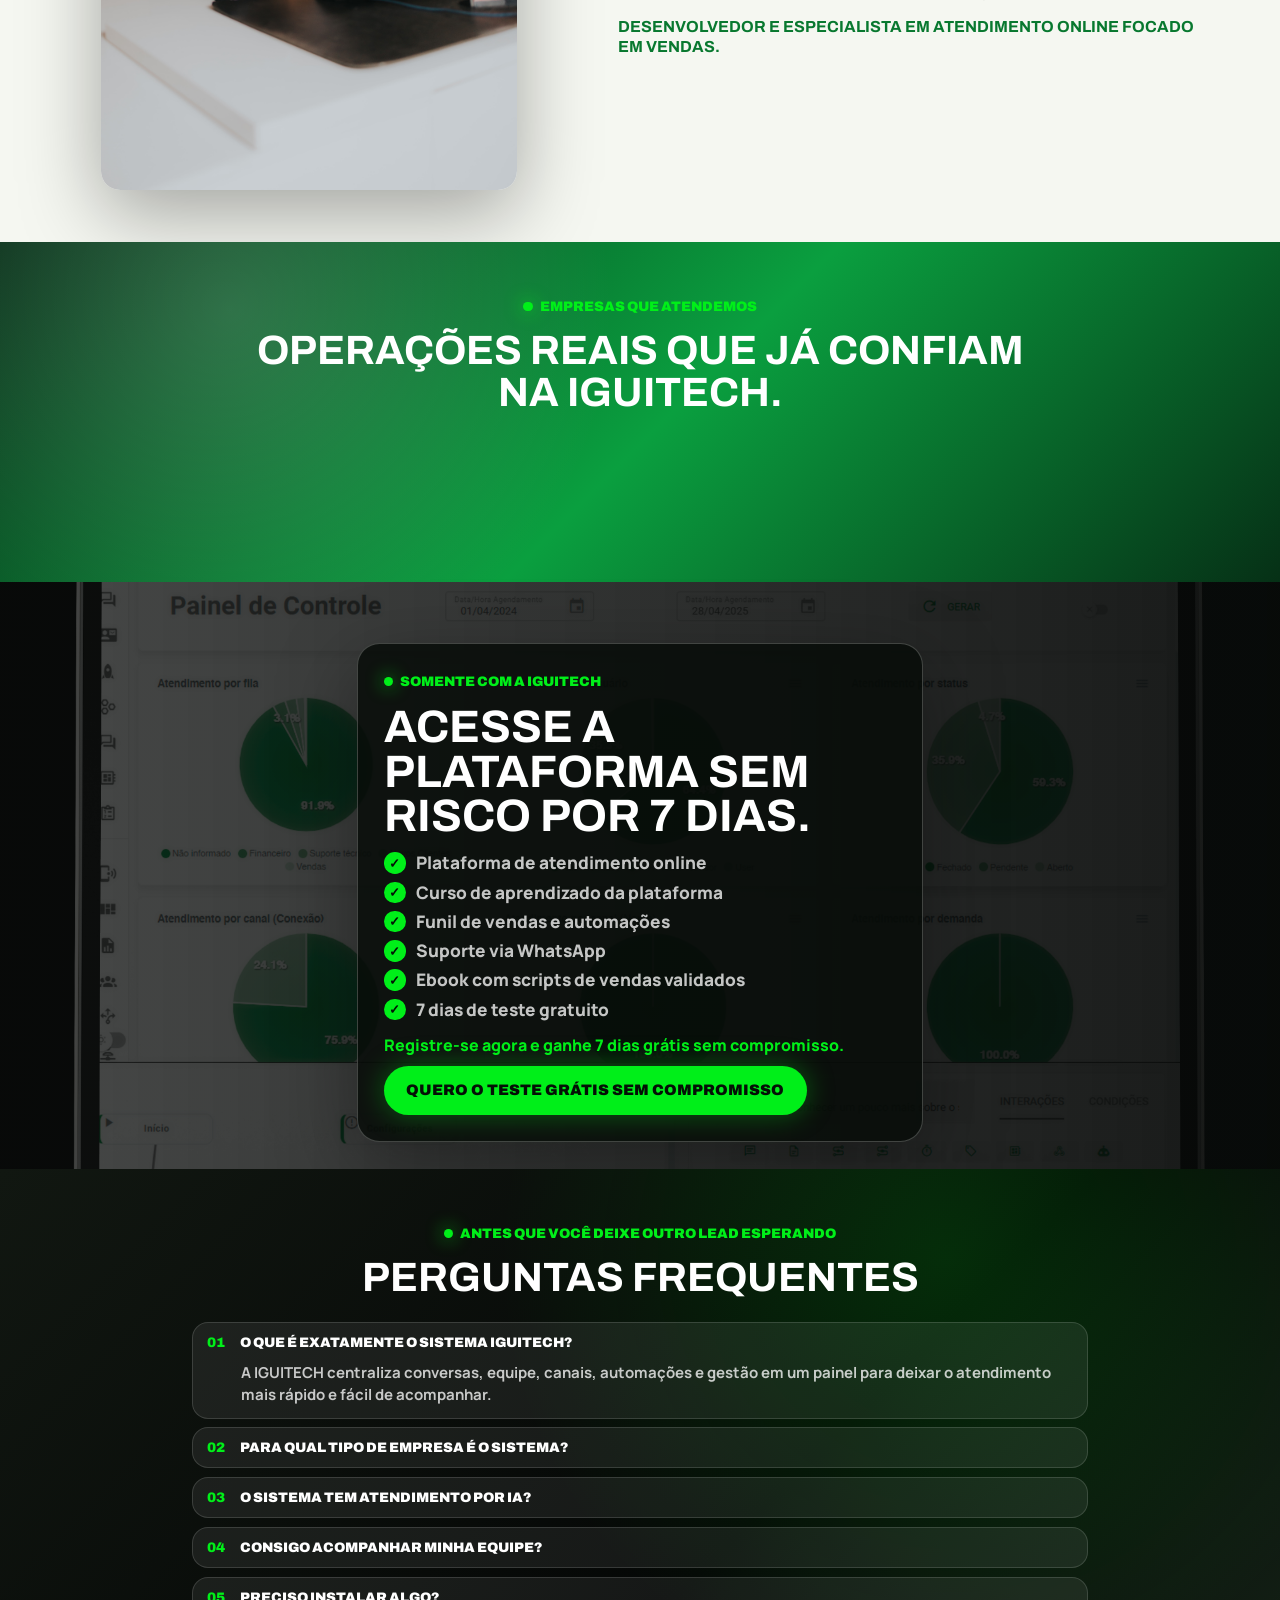
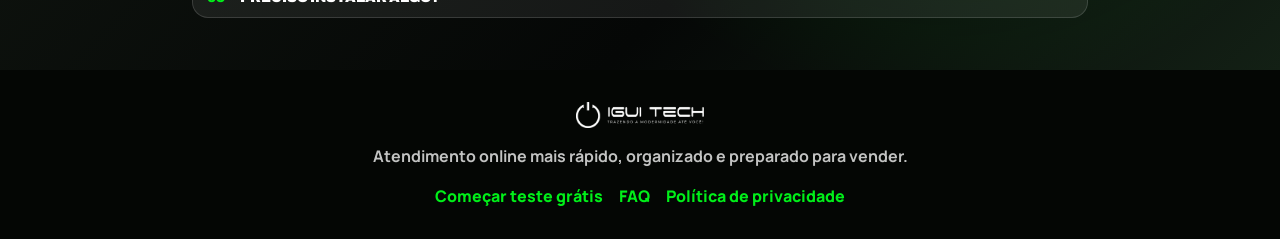
==== commit af9eb47d: "Add Hotjar Contentsquare tracking" ====
--- a/index.html
+++ b/index.html
@@ -14,6 +14,7 @@
       gtag("js", new Date());
       gtag("config", "G-BVEC93KPRK");
     </script>
+    <script src="https://t.contentsquare.net/uxa/618387f665453.js" defer></script>
     <title>IGUITECH | Atendimento online com IA</title>
     <link rel="icon" type="image/png" href="assets/images/logo-iguitech.png" />
     <link rel="preconnect" href="https://fonts.googleapis.com" />
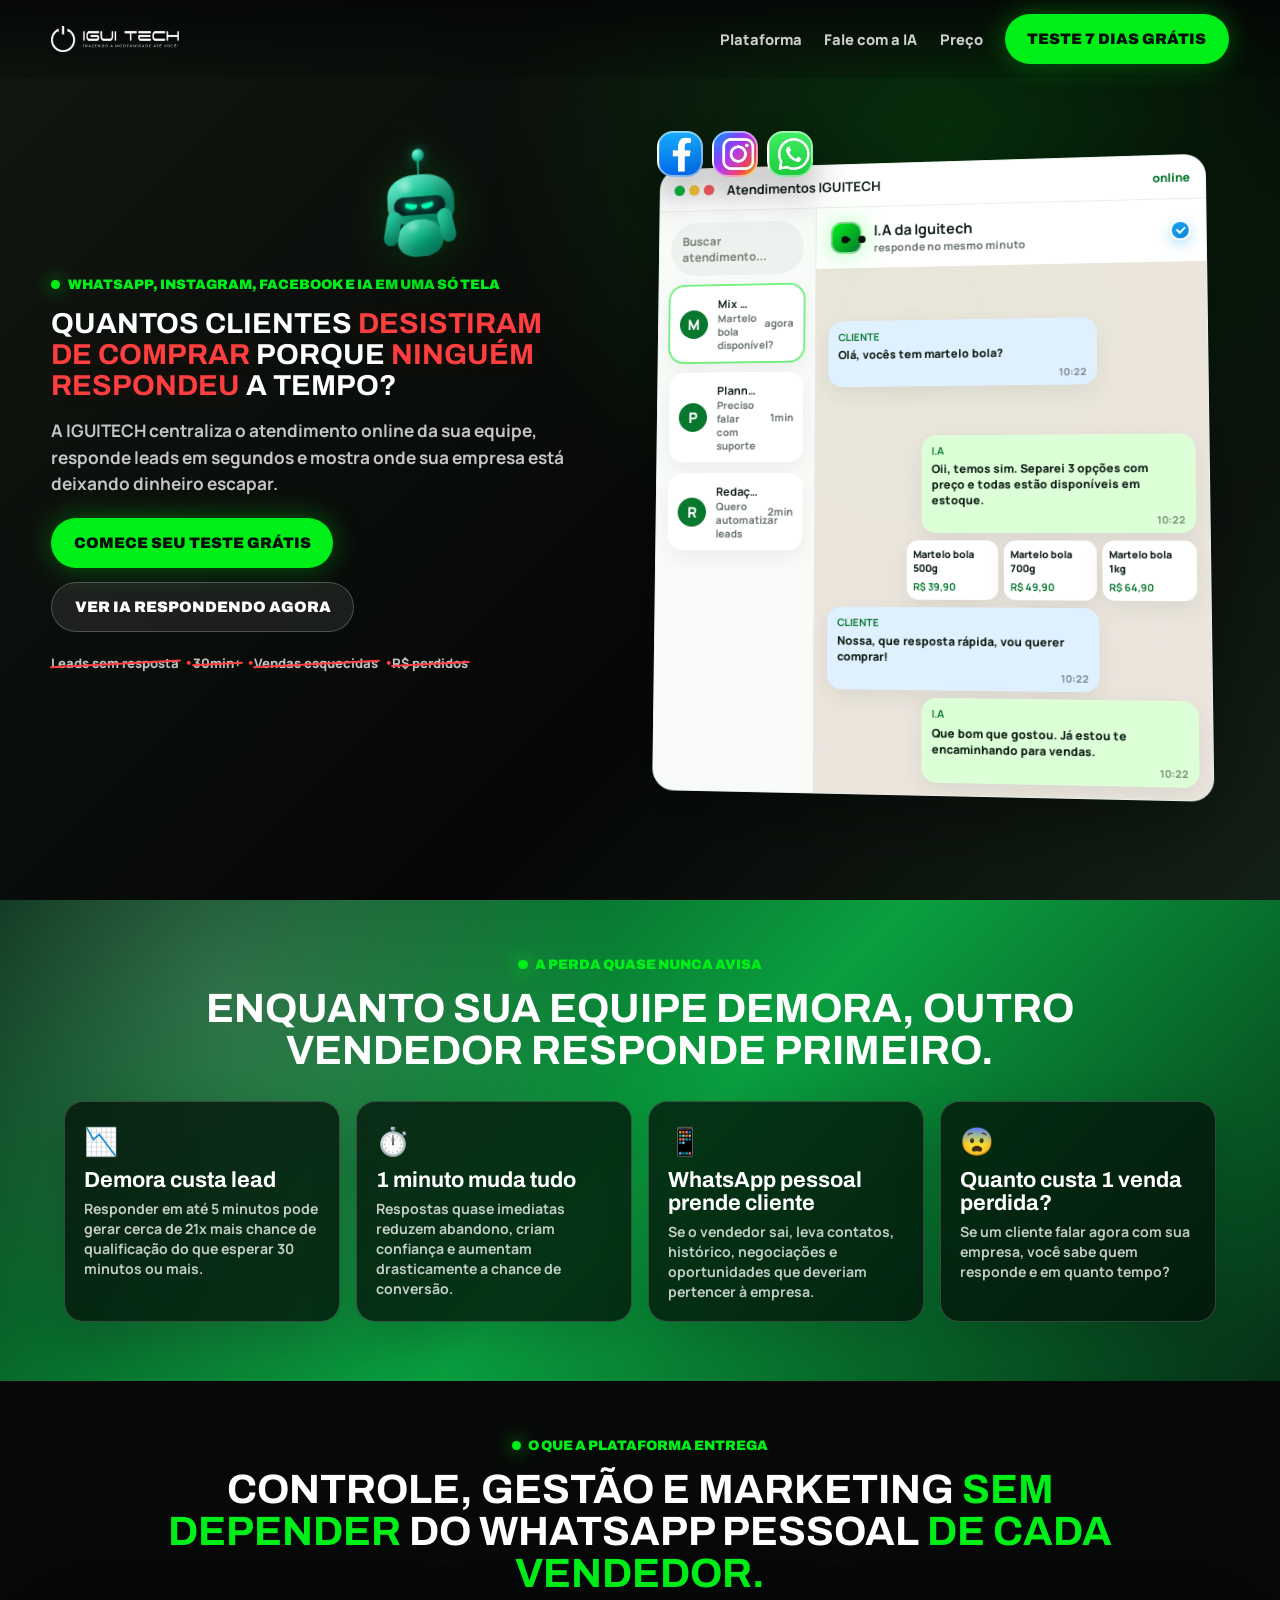
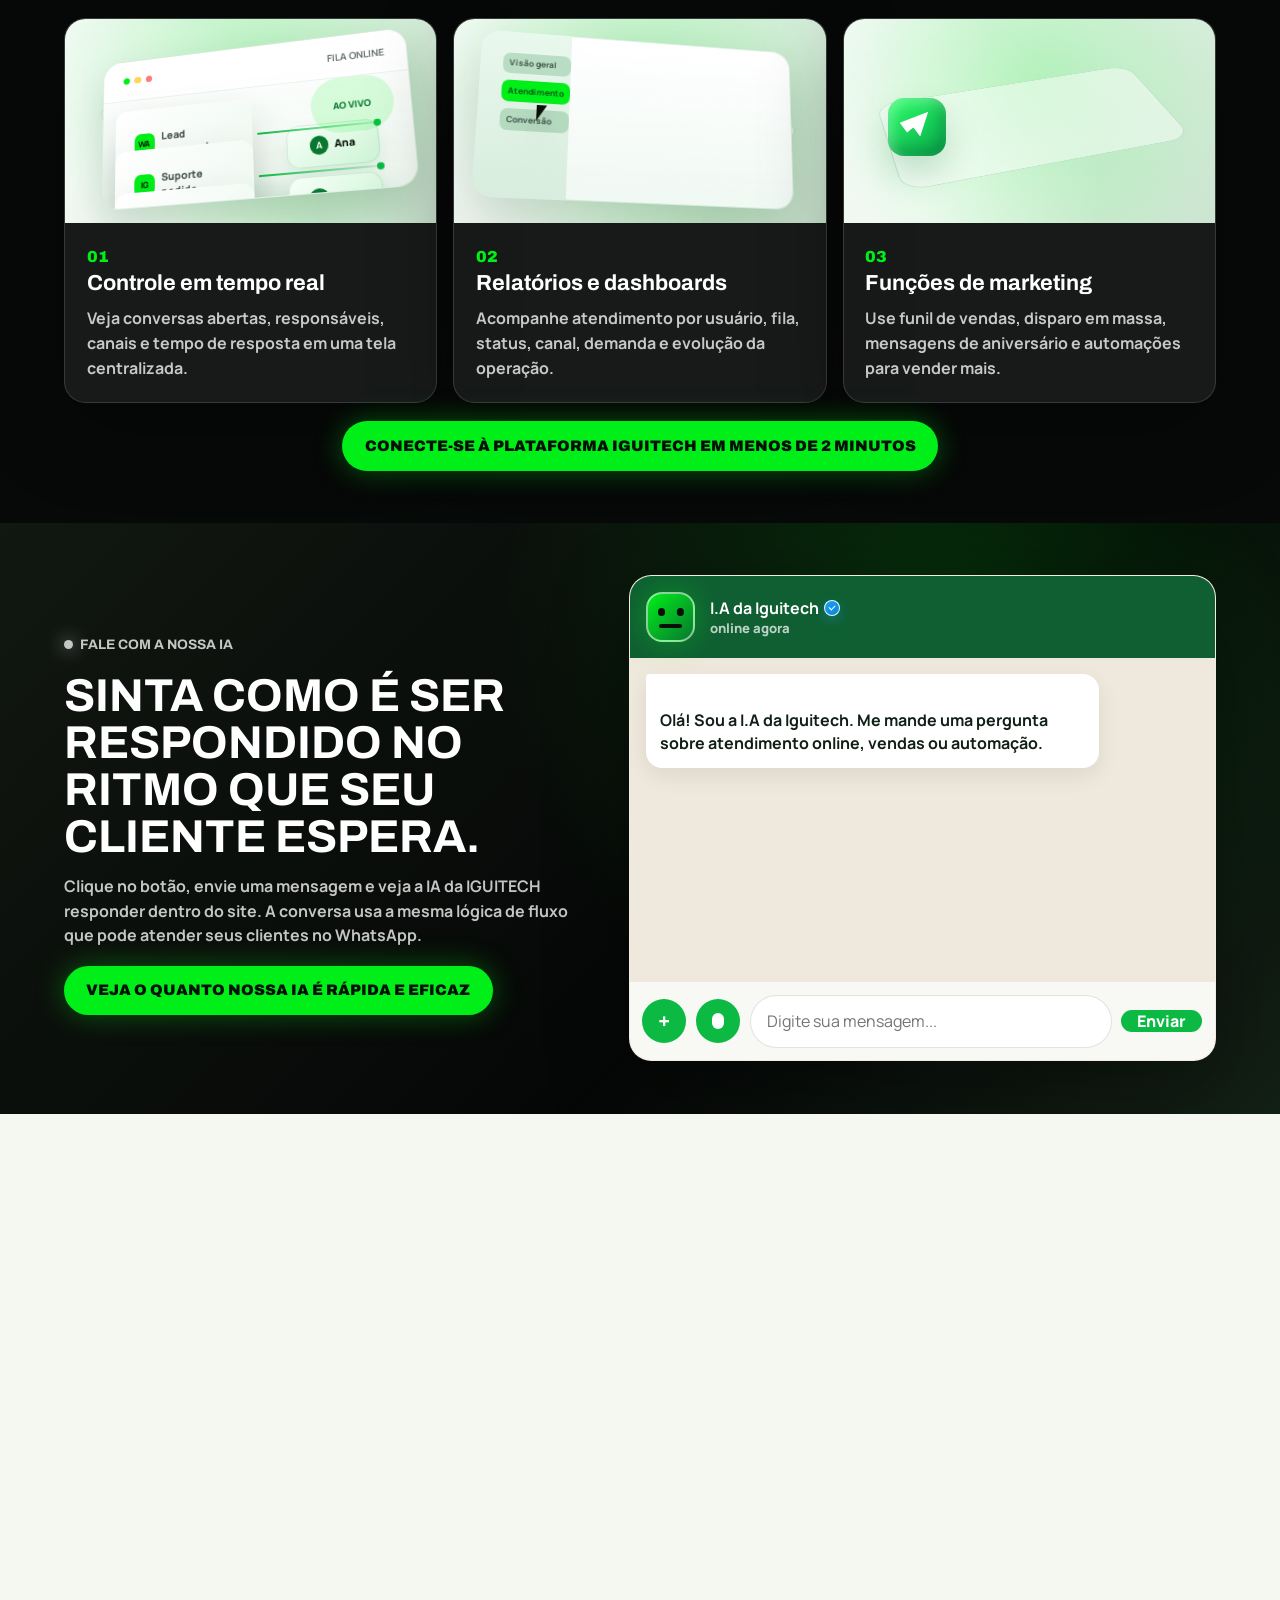
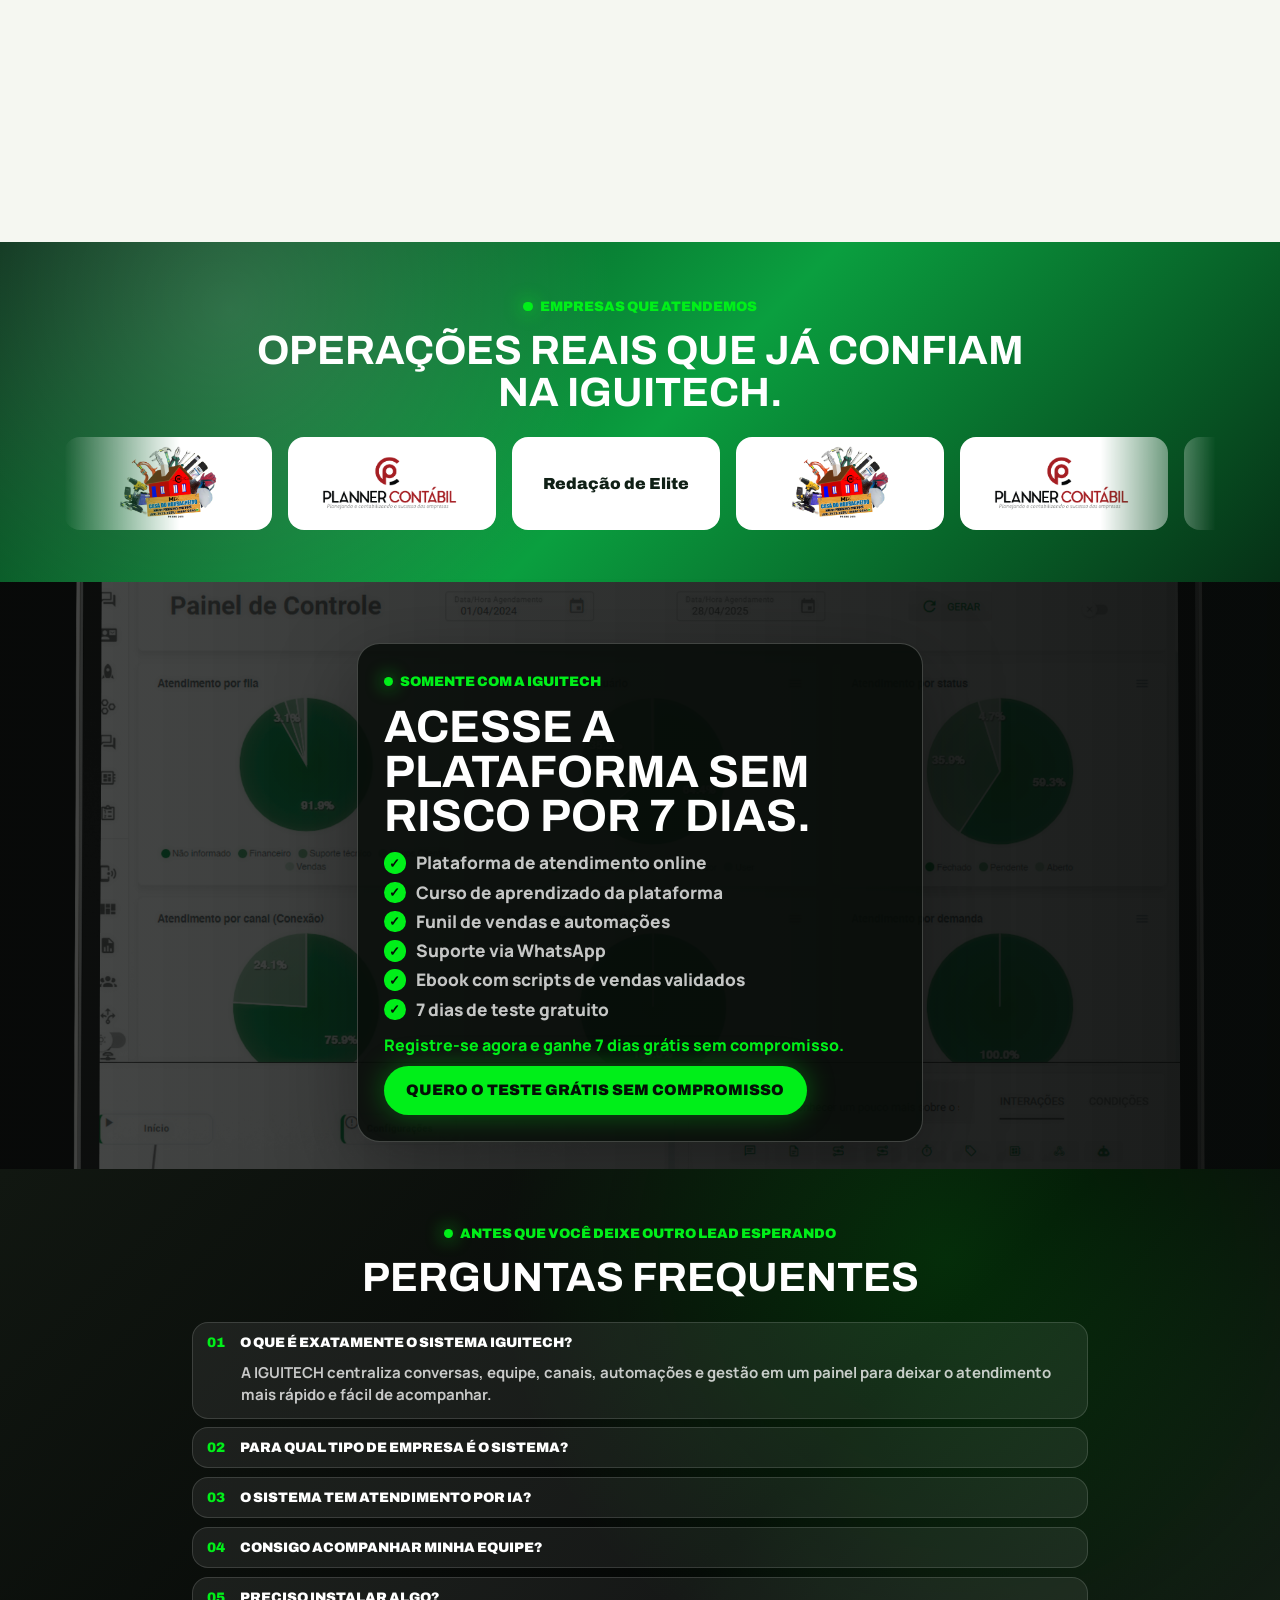
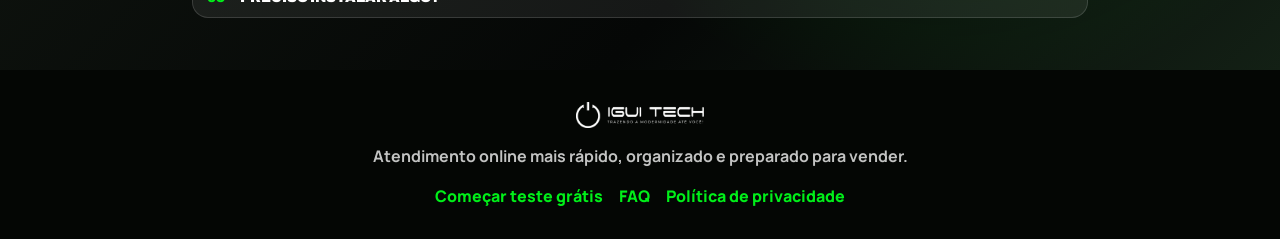
==== commit 8aad70cd: "Update signup CTA links" ====
--- a/index.html
+++ b/index.html
@@ -34,7 +34,7 @@
         <a href="#entrega">Plataforma</a>
         <a href="#ia">Fale com a IA</a>
         <a href="#preco">Preço</a>
-        <a class="top-cta" href="https://app.iguitech.com/signup">Teste 7 dias grátis</a>
+        <a class="top-cta" href="https://app.iguitech.com/#/signup">Teste 7 dias grátis</a>
       </nav>
     </header>
 
@@ -51,7 +51,7 @@
             e mostra onde sua empresa está deixando dinheiro escapar.
           </p>
           <div class="hero-actions">
-            <a class="button primary pulse" href="https://app.iguitech.com/signup">
+            <a class="button primary pulse" href="https://app.iguitech.com/#/signup">
               Comece seu teste grátis
             </a>
             <a class="button ghost" href="#ia">Ver IA respondendo agora</a>
@@ -244,7 +244,7 @@
         </div>
 
         <div class="center-cta" data-reveal>
-          <a class="button primary pulse" href="https://app.iguitech.com/signup">
+          <a class="button primary pulse" href="https://app.iguitech.com/#/signup">
             Conecte-se à plataforma IGUITECH em menos de 2 minutos
           </a>
         </div>
@@ -339,7 +339,7 @@
             <li>7 dias de teste gratuito</li>
           </ul>
           <p class="price-note">Registre-se agora e ganhe 7 dias grátis sem compromisso.</p>
-          <a class="button primary pulse" href="https://app.iguitech.com/signup">
+          <a class="button primary pulse" href="https://app.iguitech.com/#/signup">
             Quero o teste grátis sem compromisso
           </a>
         </div>
@@ -399,7 +399,7 @@
       <img src="assets/images/logo-iguitech.png" alt="IGUITECH" />
       <p>Atendimento online mais rápido, organizado e preparado para vender.</p>
       <nav>
-        <a href="https://app.iguitech.com/signup">Começar teste grátis</a>
+        <a href="https://app.iguitech.com/#/signup">Começar teste grátis</a>
         <a href="#faq">FAQ</a>
         <a href="privacy.html">Política de privacidade</a>
       </nav>
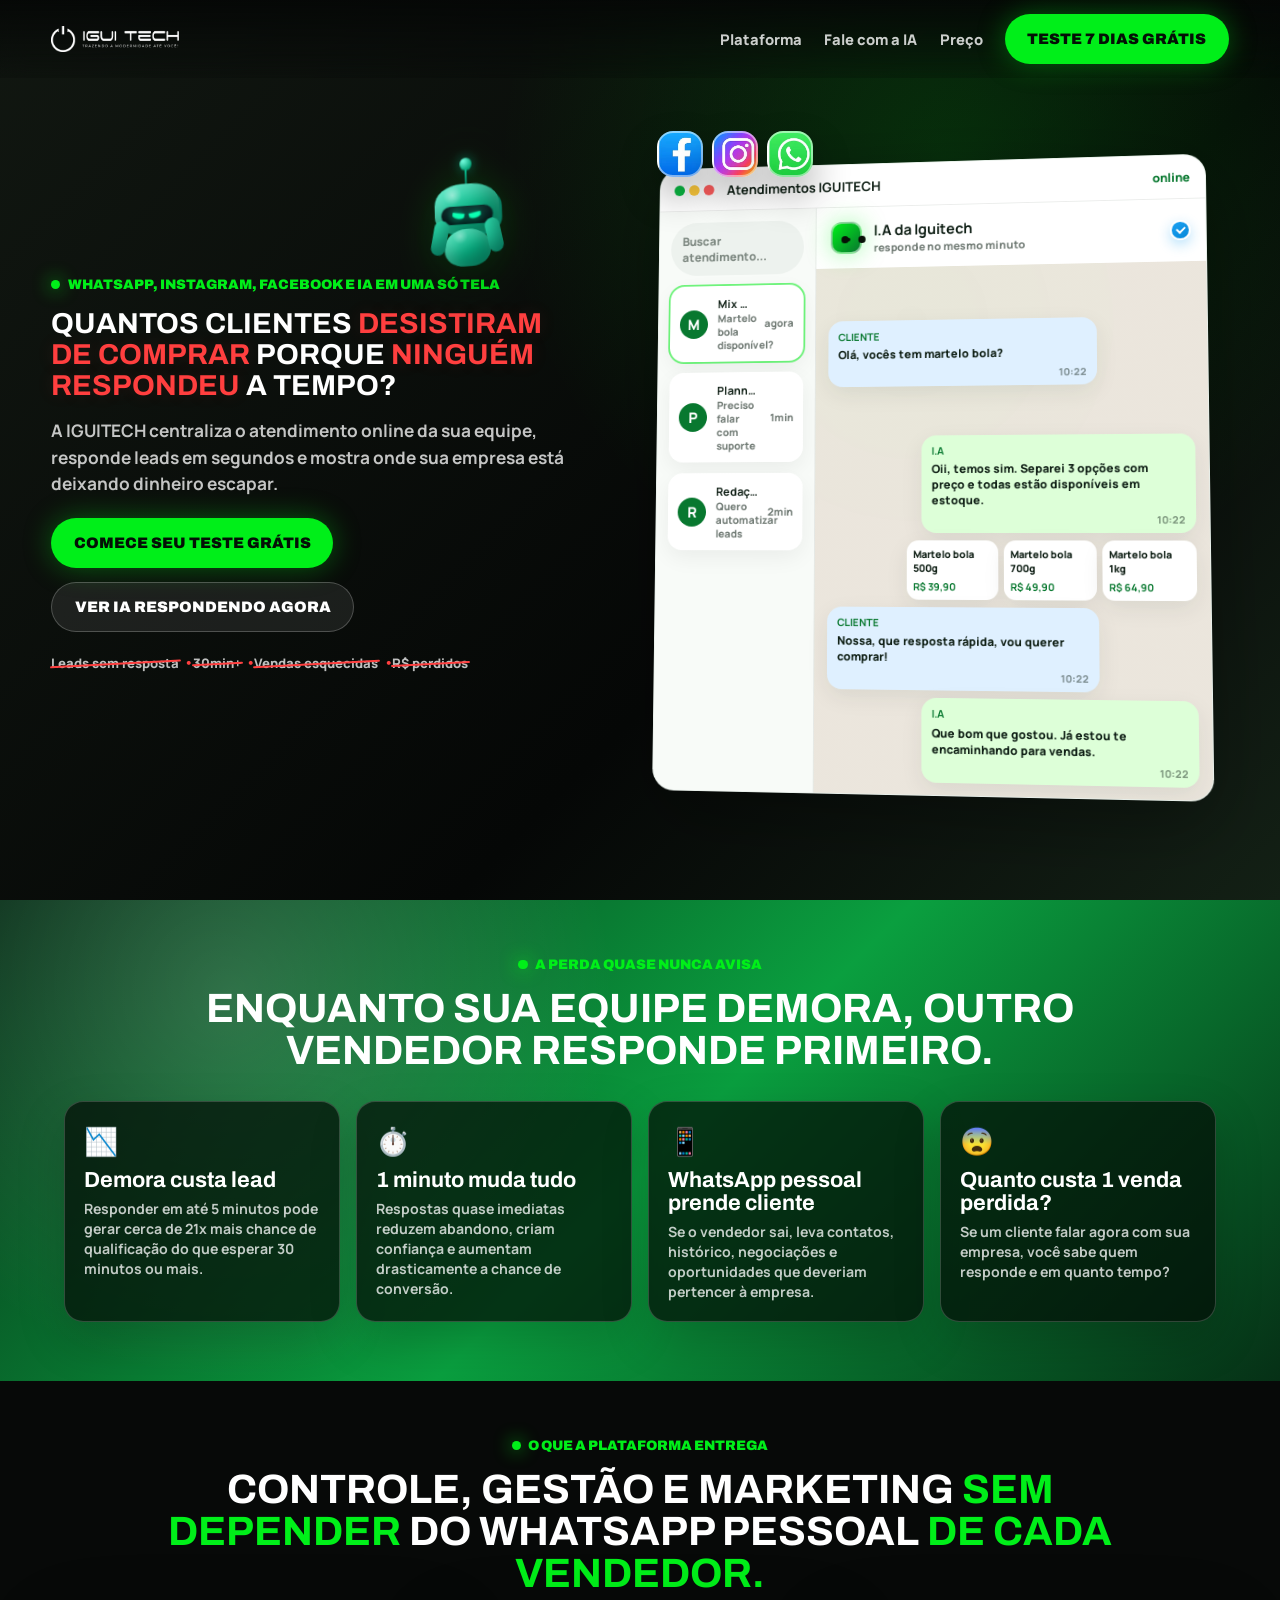
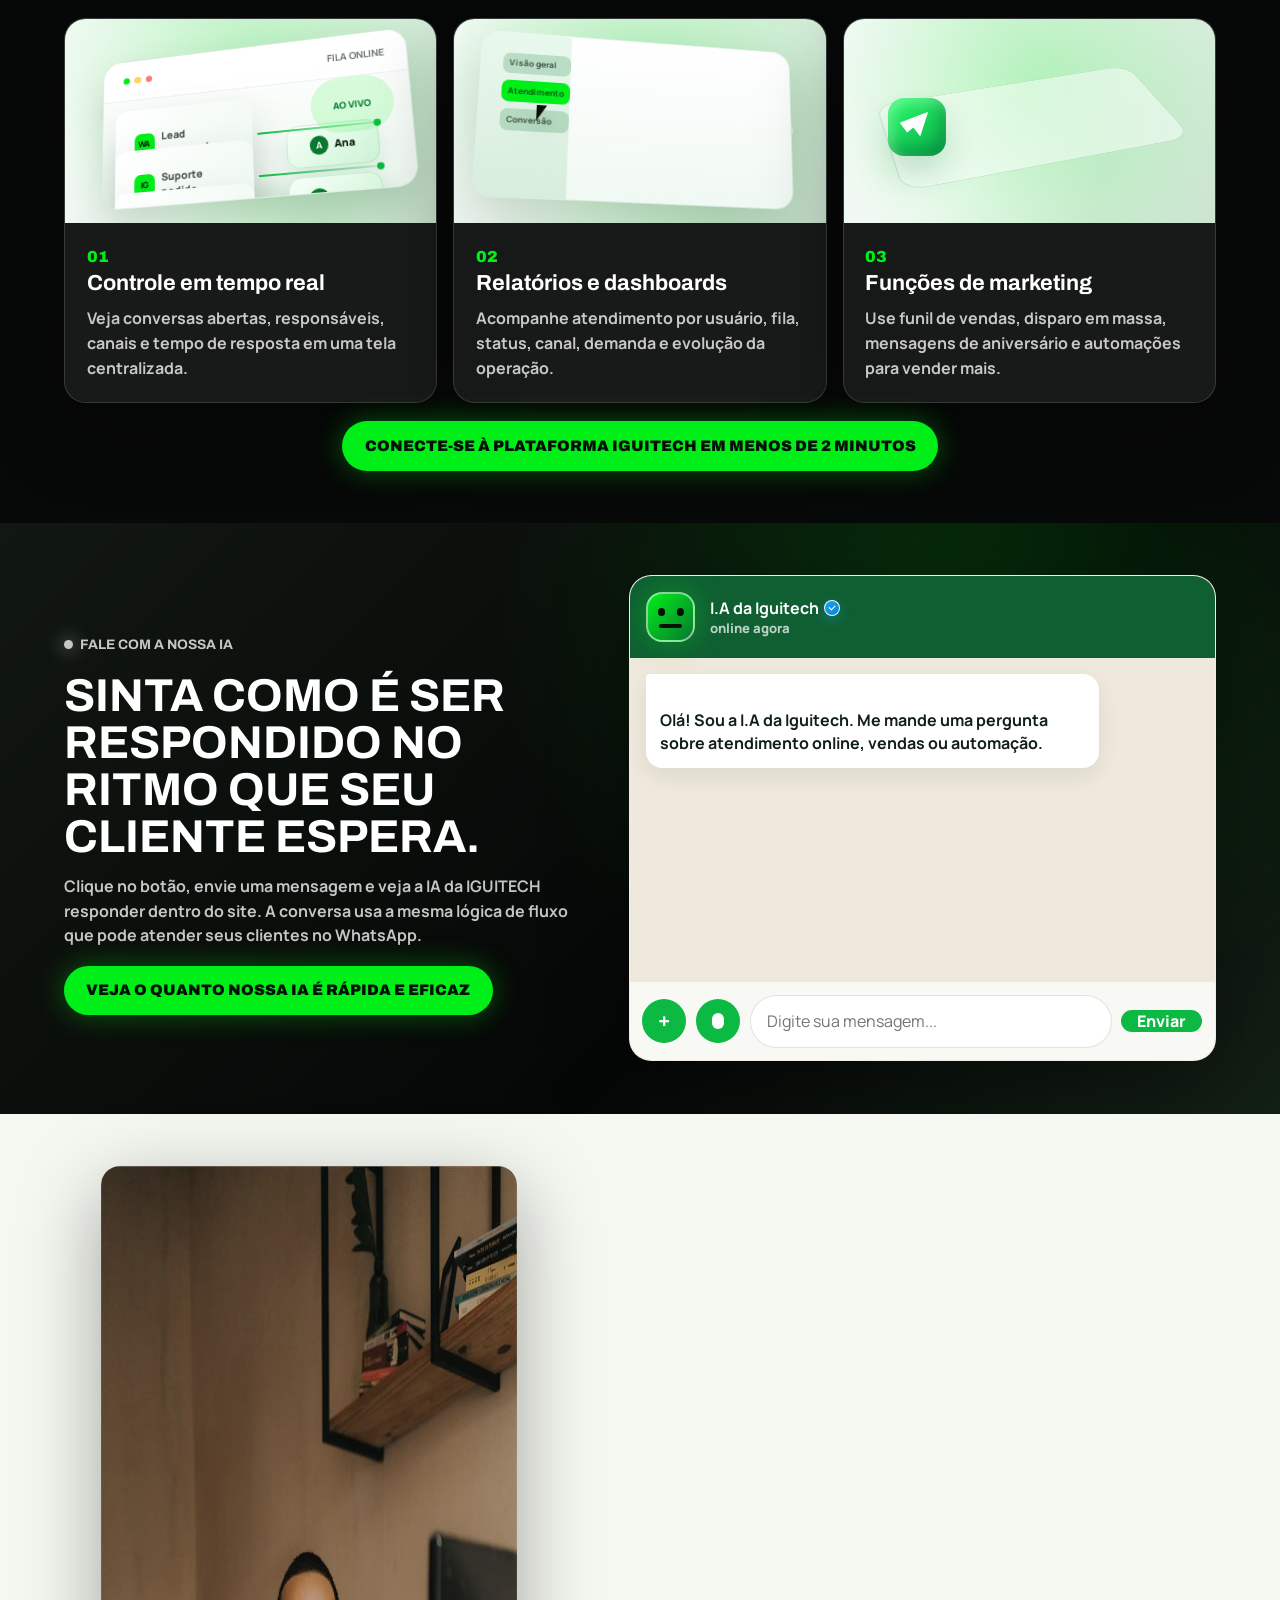
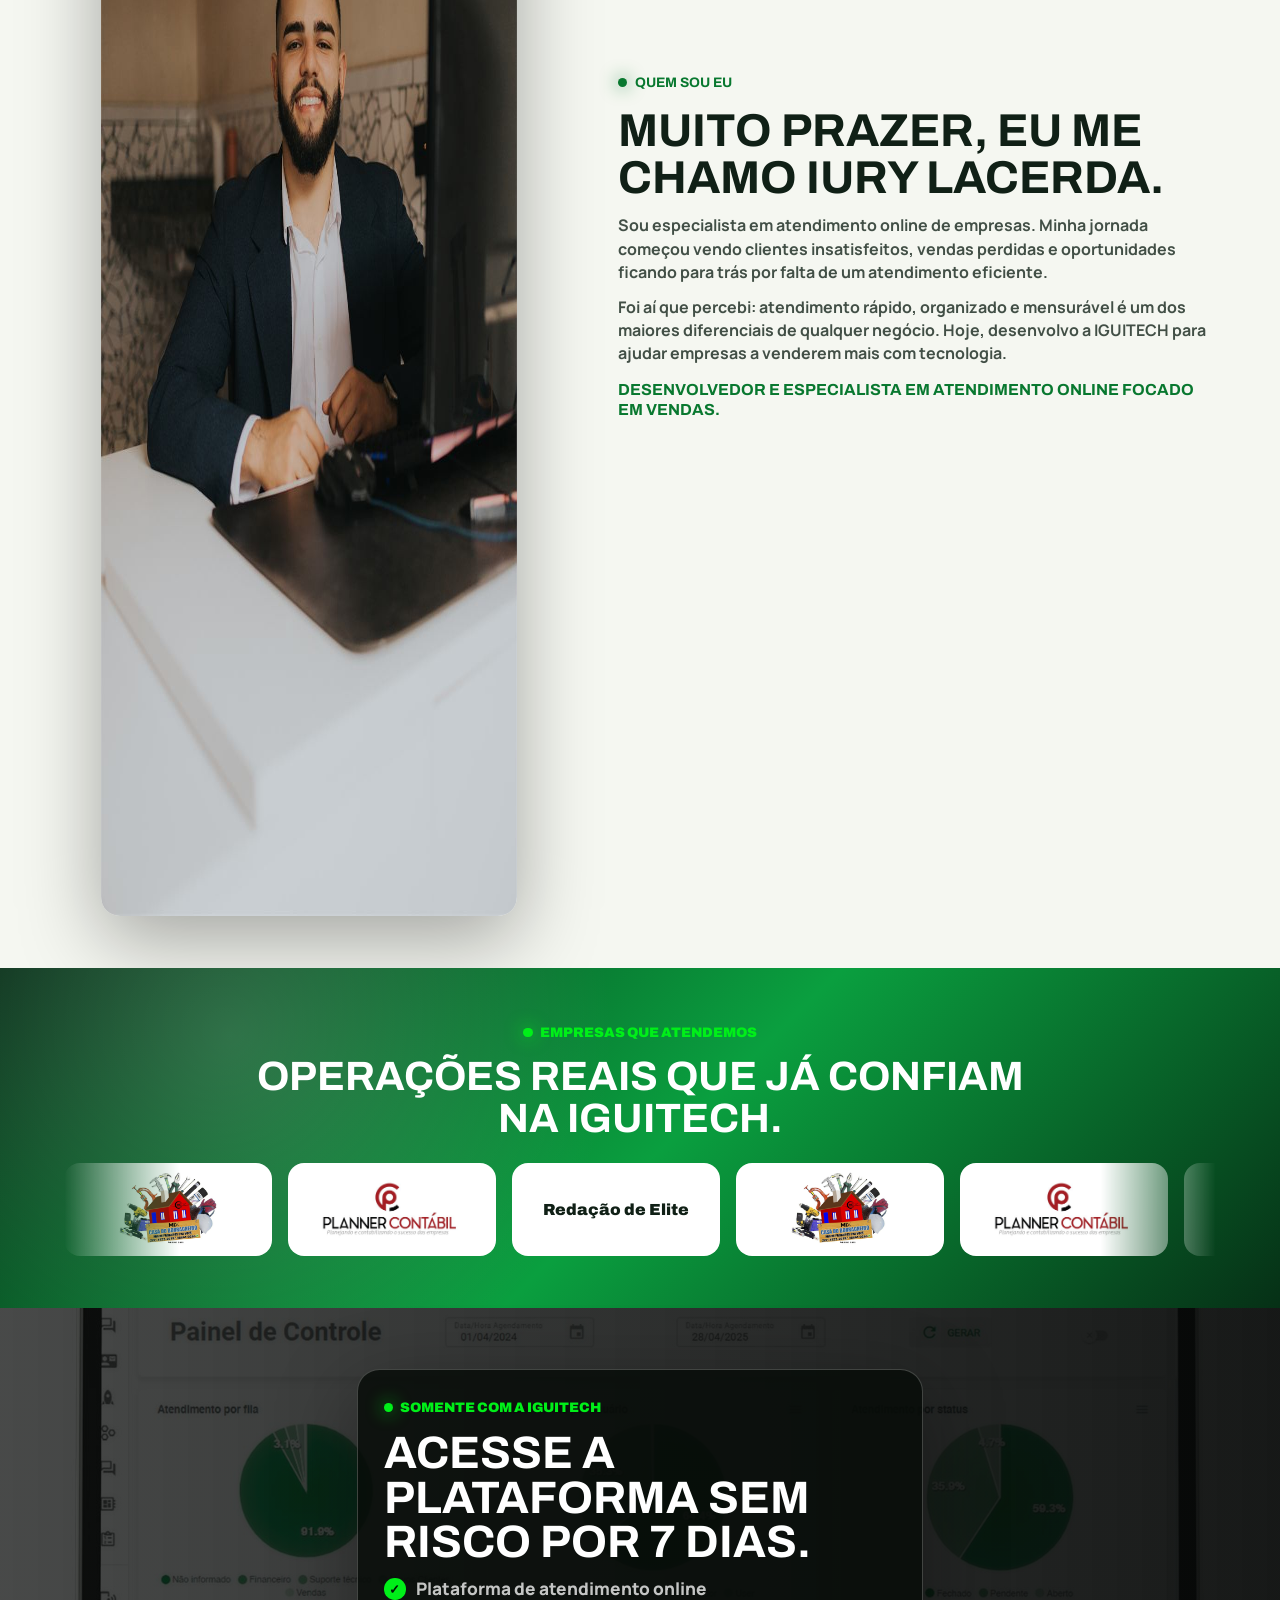
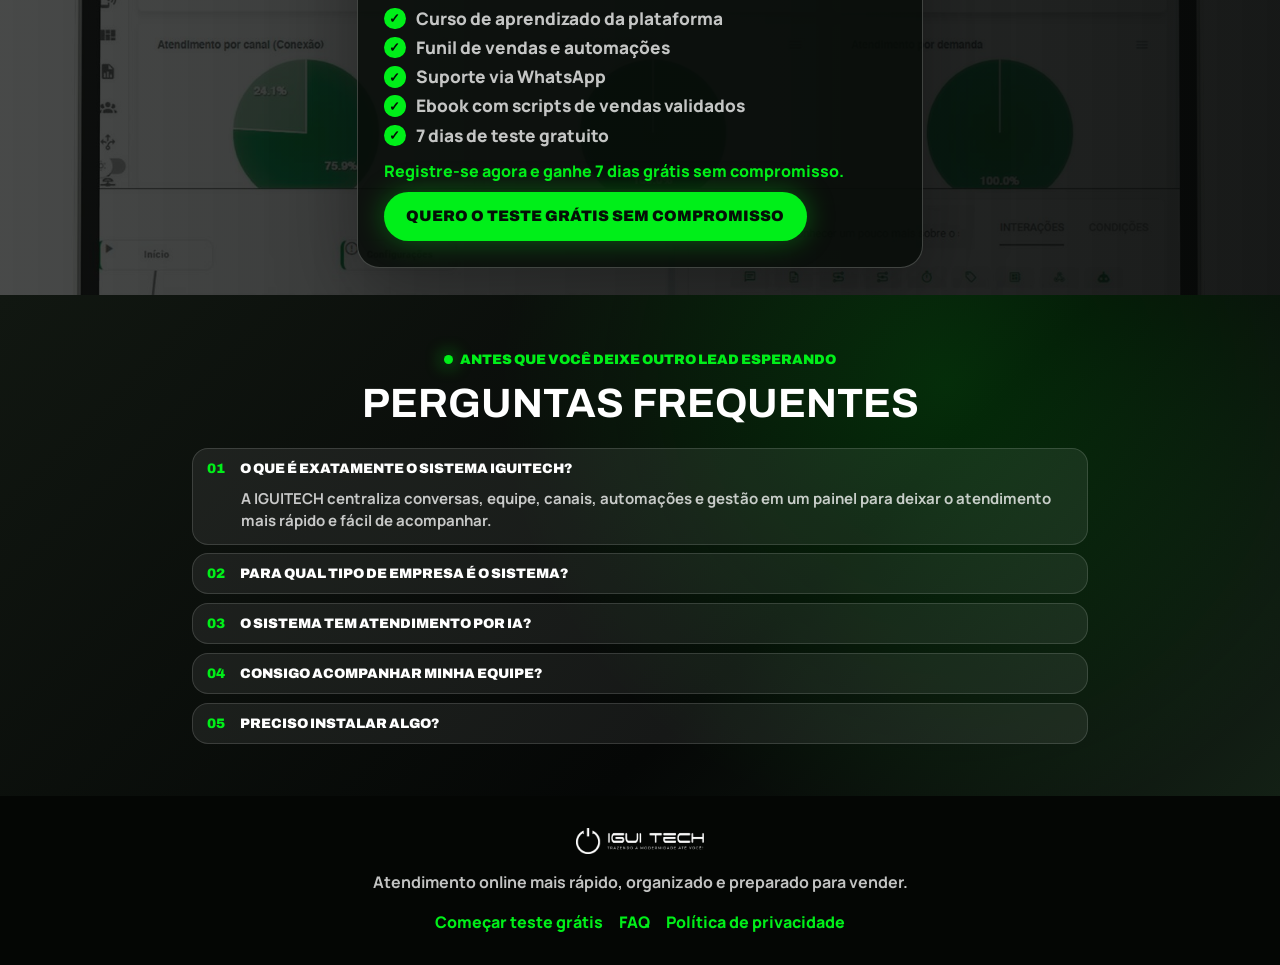
==== commit 5d521744: "Optimize landing performance report issues" ====
--- a/index.html
+++ b/index.html
@@ -7,6 +7,11 @@
       name="description"
       content="IGUITECH: pare de perder clientes por atendimento demorado. Centralize WhatsApp, Instagram, Facebook, IA, funil e relatórios em uma plataforma."
     />
+    <meta property="og:title" content="IGUITECH | Atendimento online com IA" />
+    <meta property="og:type" content="website" />
+    <meta property="og:url" content="https://iguitech.com/" />
+    <meta property="og:description" content="Centralize WhatsApp, Instagram, Facebook, IA, funil e relatórios em uma plataforma." />
+    <meta property="og:image" content="https://iguitech.com/assets/images/notebook-dashboard-optimized.jpg" />
     <script async src="https://www.googletagmanager.com/gtag/js?id=G-BVEC93KPRK"></script>
     <script>
       window.dataLayer = window.dataLayer || [];
@@ -277,10 +282,10 @@
             </p>
           </div>
           <form class="wa-form" id="aiForm">
-            <input id="aiMedia" name="media" type="file" accept="image/*,audio/*" hidden />
+            <input id="aiMedia" name="media" type="file" accept="image/*,audio/*" aria-label="Enviar imagem ou áudio" hidden />
             <button class="wa-tool" id="aiAttach" type="button" aria-label="Enviar imagem ou áudio">+</button>
-            <button class="wa-tool" id="aiRecord" type="button" aria-label="Gravar áudio"></button>
-            <input id="aiInput" name="message" type="text" autocomplete="off" placeholder="Digite sua mensagem..." />
+            <button class="wa-tool" id="aiRecord" type="button" aria-label="Gravar áudio"><span aria-hidden="true"></span></button>
+            <input id="aiInput" name="message" type="text" autocomplete="off" placeholder="Digite sua mensagem..." aria-label="Mensagem para a IA" />
             <button type="submit">Enviar</button>
           </form>
         </div>
@@ -288,7 +293,7 @@
 
       <section class="founder" id="iury">
         <div class="founder-photo" data-reveal>
-          <img src="assets/images/iury-quem-sou.jpg" alt="Iury Lacerda" loading="lazy" />
+          <img src="assets/images/iury-quem-sou-optimized.jpg" alt="Iury Lacerda" loading="lazy" width="900" height="1350" />
           <strong class="founder-credential-mobile">Desenvolvedor e especialista em atendimento online focado em vendas.</strong>
         </div>
         <div class="founder-copy" data-reveal>
@@ -313,14 +318,14 @@
         </div>
         <div class="logo-marquee" data-reveal>
           <div class="logo-track">
-            <article><img src="assets/images/cliente-mix-casa-borracheiro.png" alt="Mix Casa do Borracheiro" /></article>
-            <article><img src="assets/images/cliente-planner-contabil.png" alt="Planner Contábil" /></article>
+            <article><img src="assets/images/cliente-mix-casa-borracheiro-optimized.jpg" alt="Mix Casa do Borracheiro" loading="lazy" width="720" height="532" /></article>
+            <article><img src="assets/images/cliente-planner-contabil-optimized.jpg" alt="Planner Contábil" loading="lazy" width="720" height="266" /></article>
             <article class="text-logo">Redação de Elite</article>
-            <article><img src="assets/images/cliente-mix-casa-borracheiro.png" alt="Mix Casa do Borracheiro" /></article>
-            <article><img src="assets/images/cliente-planner-contabil.png" alt="Planner Contábil" /></article>
+            <article><img src="assets/images/cliente-mix-casa-borracheiro-optimized.jpg" alt="Mix Casa do Borracheiro" loading="lazy" width="720" height="532" /></article>
+            <article><img src="assets/images/cliente-planner-contabil-optimized.jpg" alt="Planner Contábil" loading="lazy" width="720" height="266" /></article>
             <article class="text-logo">Redação de Elite</article>
-            <article><img src="assets/images/cliente-mix-casa-borracheiro.png" alt="Mix Casa do Borracheiro" /></article>
-            <article><img src="assets/images/cliente-planner-contabil.png" alt="Planner Contábil" /></article>
+            <article><img src="assets/images/cliente-mix-casa-borracheiro-optimized.jpg" alt="Mix Casa do Borracheiro" loading="lazy" width="720" height="532" /></article>
+            <article><img src="assets/images/cliente-planner-contabil-optimized.jpg" alt="Planner Contábil" loading="lazy" width="720" height="266" /></article>
             <article class="text-logo">Redação de Elite</article>
           </div>
         </div>
--- a/styles.css
+++ b/styles.css
@@ -1486,12 +1486,12 @@
   line-height: 1;
 }
 
-#aiRecord::before {
+#aiRecord span {
+  display: block;
   width: 0.72rem;
   height: 1rem;
   border-radius: 999px;
   background: currentColor;
-  content: "";
 }
 
 #aiRecord.is-recording {
@@ -1583,7 +1583,7 @@
   padding-block: clamp(4.8rem, 7vh, 5.8rem) clamp(1.4rem, 4vh, 2.5rem);
   background:
     linear-gradient(90deg, rgba(8, 10, 9, 0.74), rgba(8, 10, 9, 0.94)),
-    url("assets/images/notebook-dashboard.png") center / cover no-repeat;
+    url("assets/images/notebook-dashboard-optimized.jpg") center / cover no-repeat;
 }
 
 .price-card {
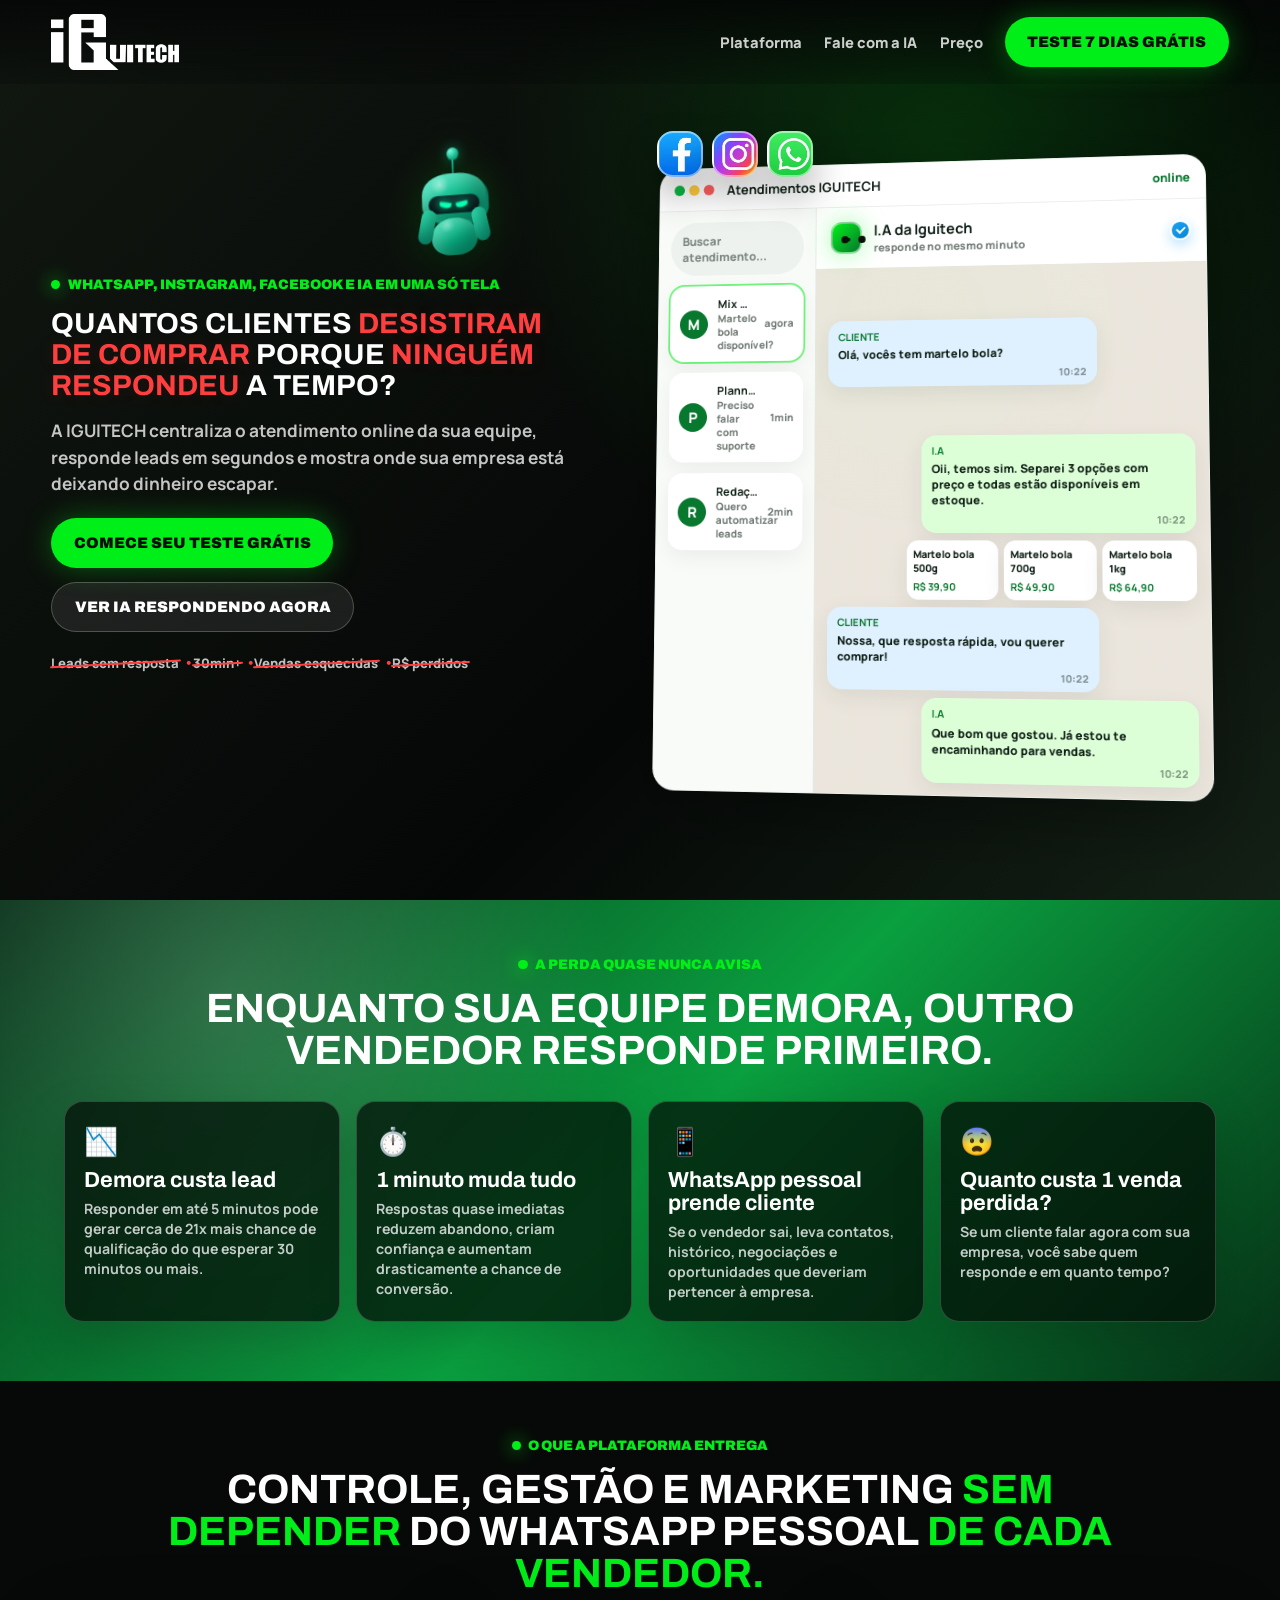
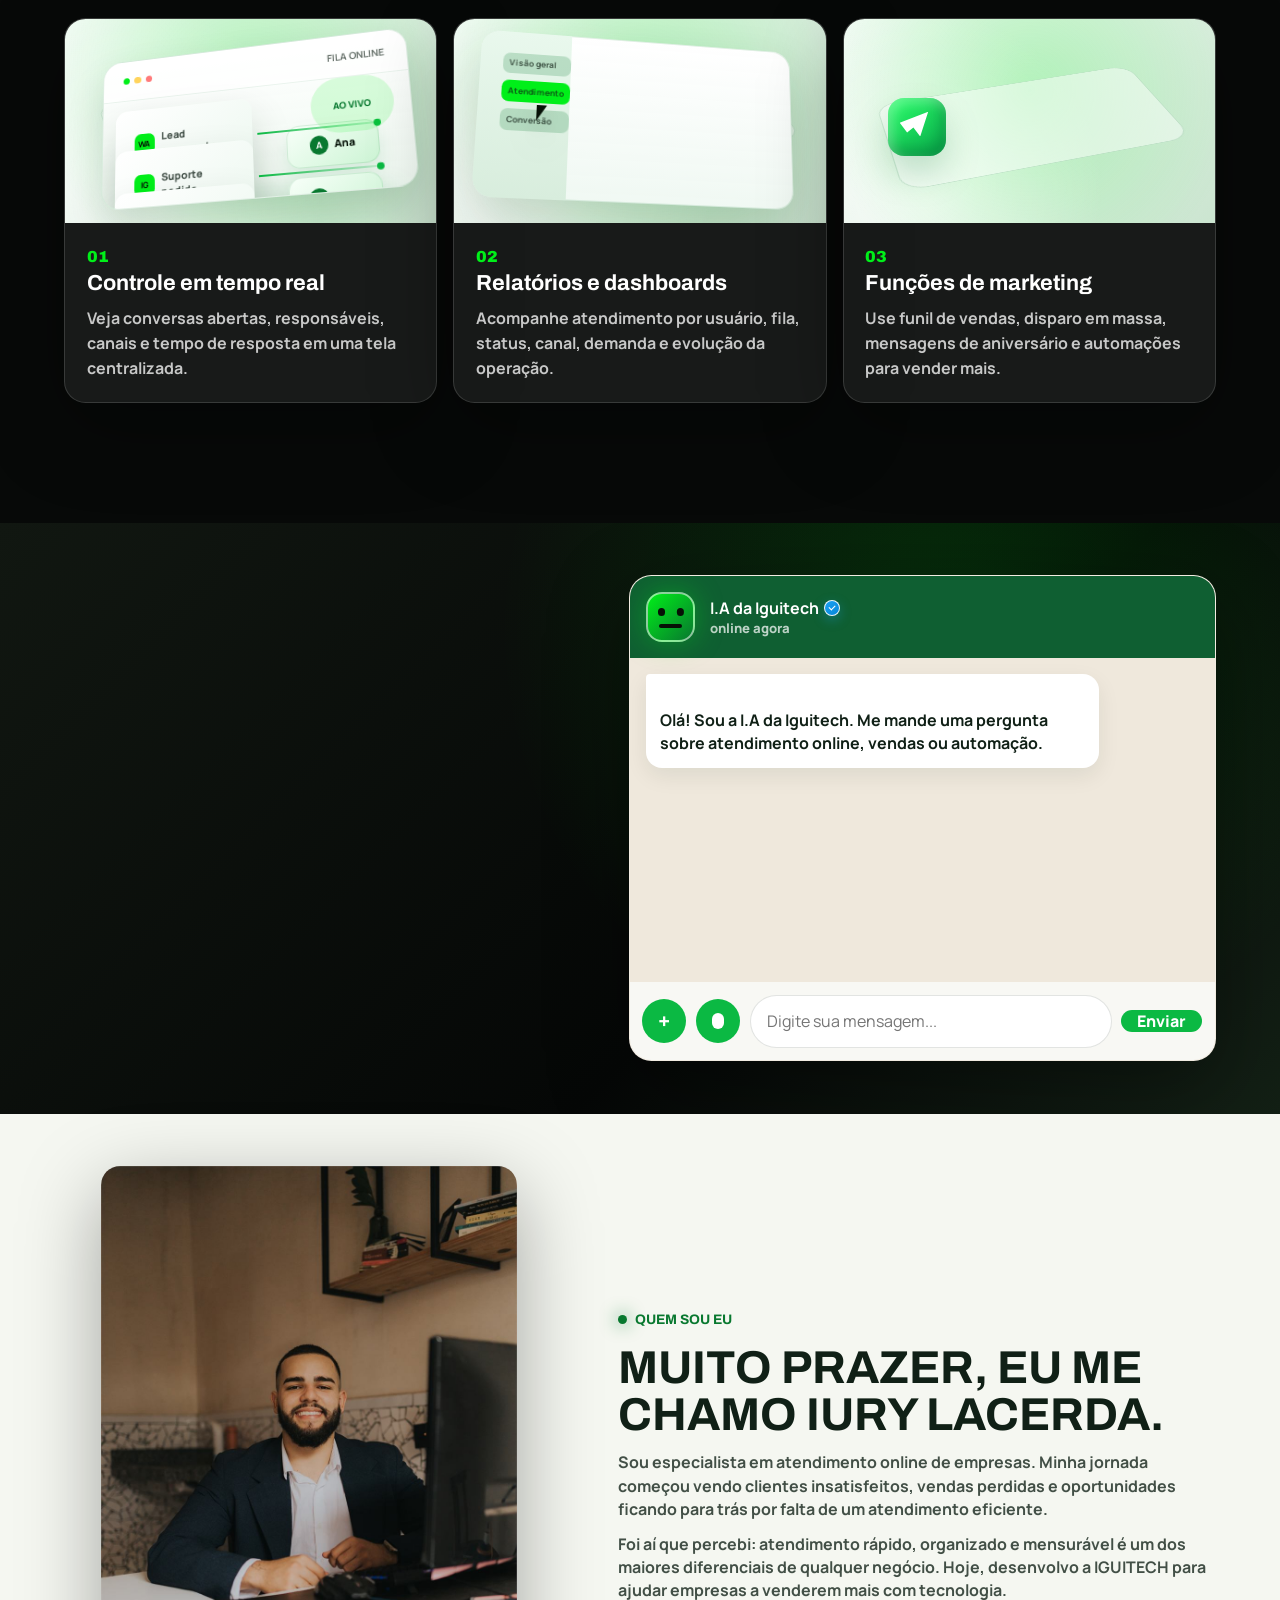
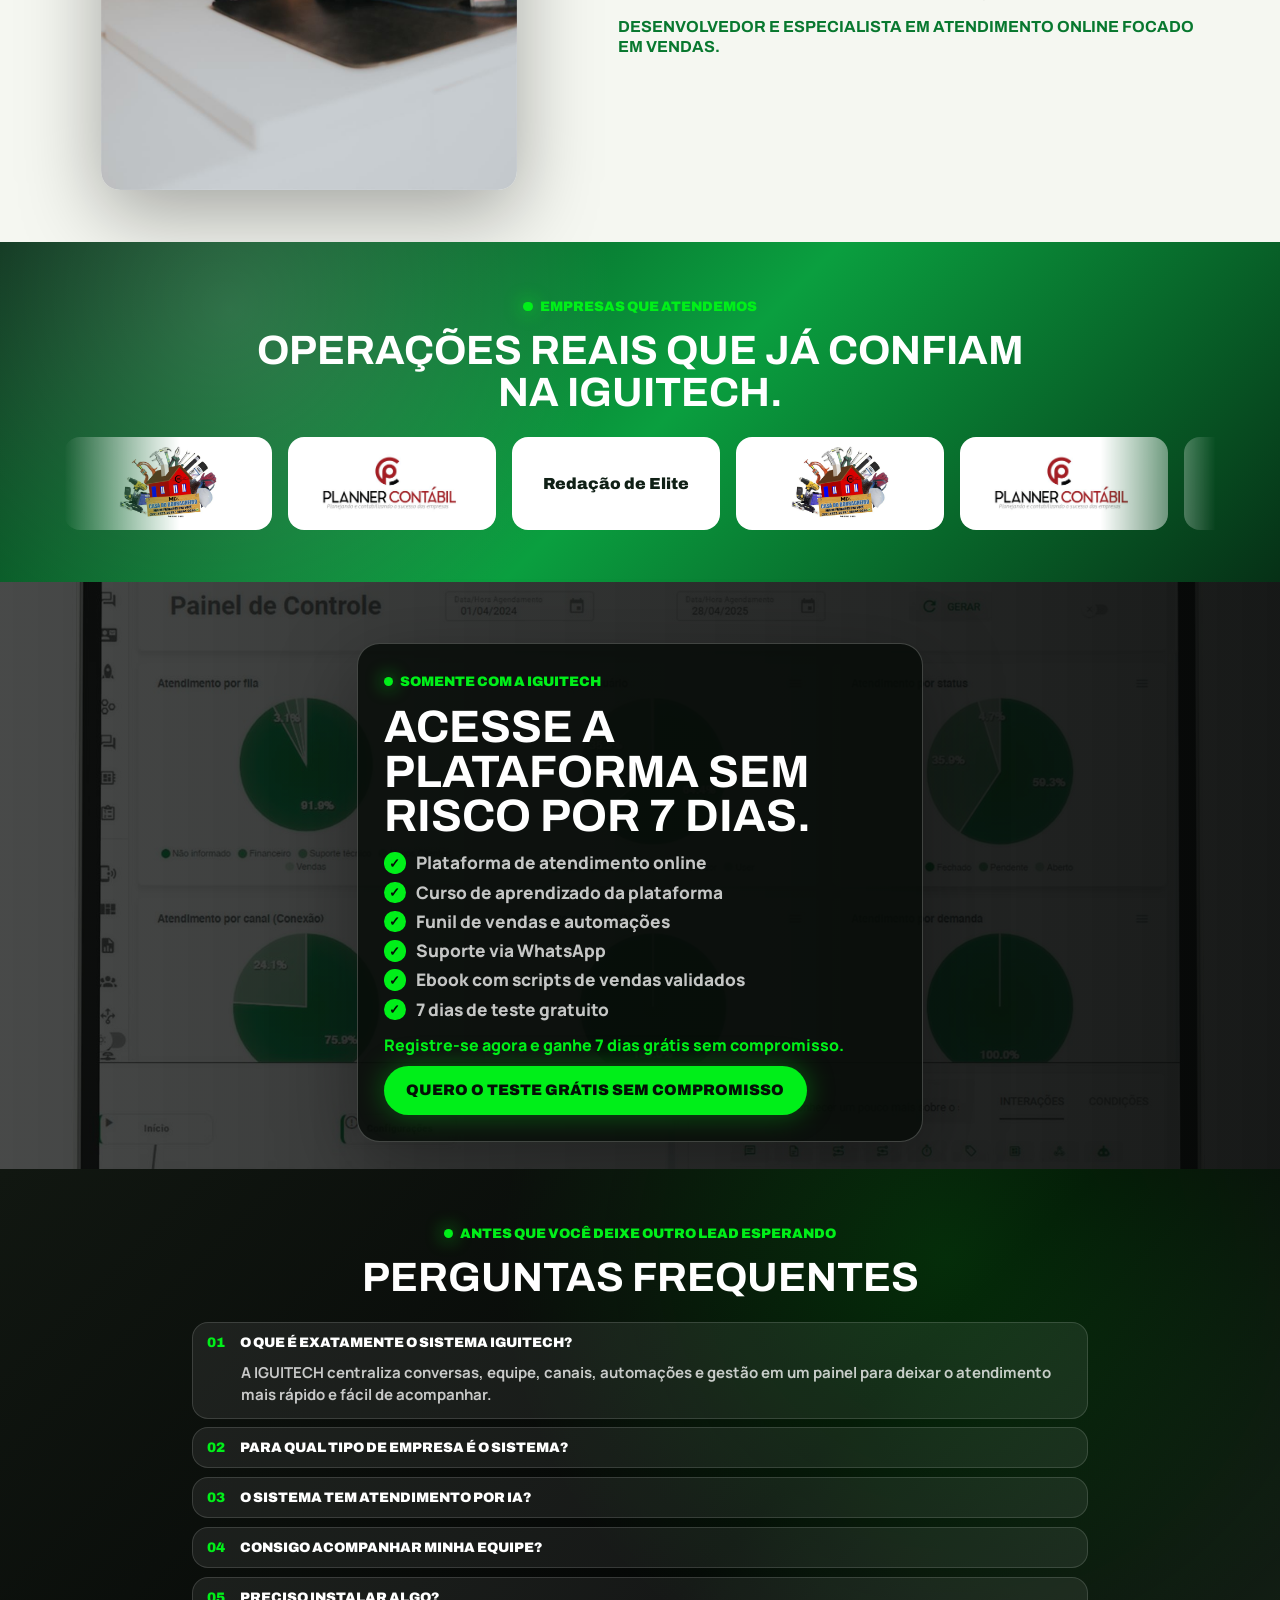
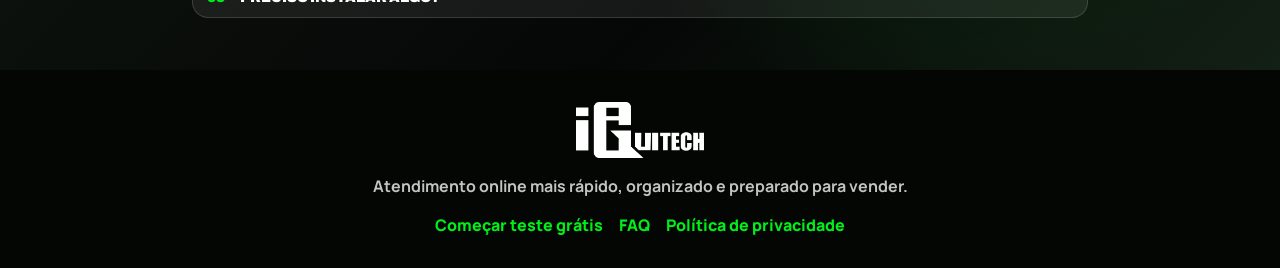
==== commit f17727e1: "Replace site logo with new primary mark" ====
--- a/index.html
+++ b/index.html
@@ -21,7 +21,7 @@
     </script>
     <script src="https://t.contentsquare.net/uxa/618387f665453.js" defer></script>
     <title>IGUITECH | Atendimento online com IA</title>
-    <link rel="icon" type="image/png" href="assets/images/logo-iguitech.png" />
+    <link rel="icon" type="image/png" href="assets/images/logo-principal-iguitech.png" />
     <link rel="preconnect" href="https://fonts.googleapis.com" />
     <link rel="preconnect" href="https://fonts.gstatic.com" crossorigin />
     <link
@@ -33,7 +33,7 @@
   <body>
     <header class="topbar">
       <a class="brand" href="#top" aria-label="IGUITECH início">
-        <img src="assets/images/logo-iguitech.png" alt="IGUITECH" />
+        <img src="assets/images/logo-principal-iguitech.png" alt="IGUITECH" />
       </a>
       <nav class="top-actions" aria-label="Navegação principal">
         <a href="#entrega">Plataforma</a>
@@ -401,7 +401,7 @@
     </main>
 
     <footer class="footer">
-      <img src="assets/images/logo-iguitech.png" alt="IGUITECH" />
+      <img src="assets/images/logo-principal-iguitech.png" alt="IGUITECH" />
       <p>Atendimento online mais rápido, organizado e preparado para vender.</p>
       <nav>
         <a href="https://app.iguitech.com/#/signup">Começar teste grátis</a>
--- a/styles.css
+++ b/styles.css
@@ -1510,6 +1510,7 @@
 
 .founder-photo img {
   width: min(100%, 32rem);
+  height: auto;
   margin: 0 auto;
   border-radius: 1.2rem;
   box-shadow: var(--shadow);
@@ -2989,7 +2990,9 @@
   }
 
   .founder-photo img {
-    width: min(100%, 25rem);
+    width: min(70vw, 13.5rem);
+    max-width: 13.5rem;
+    height: auto;
   }
 
   .price-card h2 {
